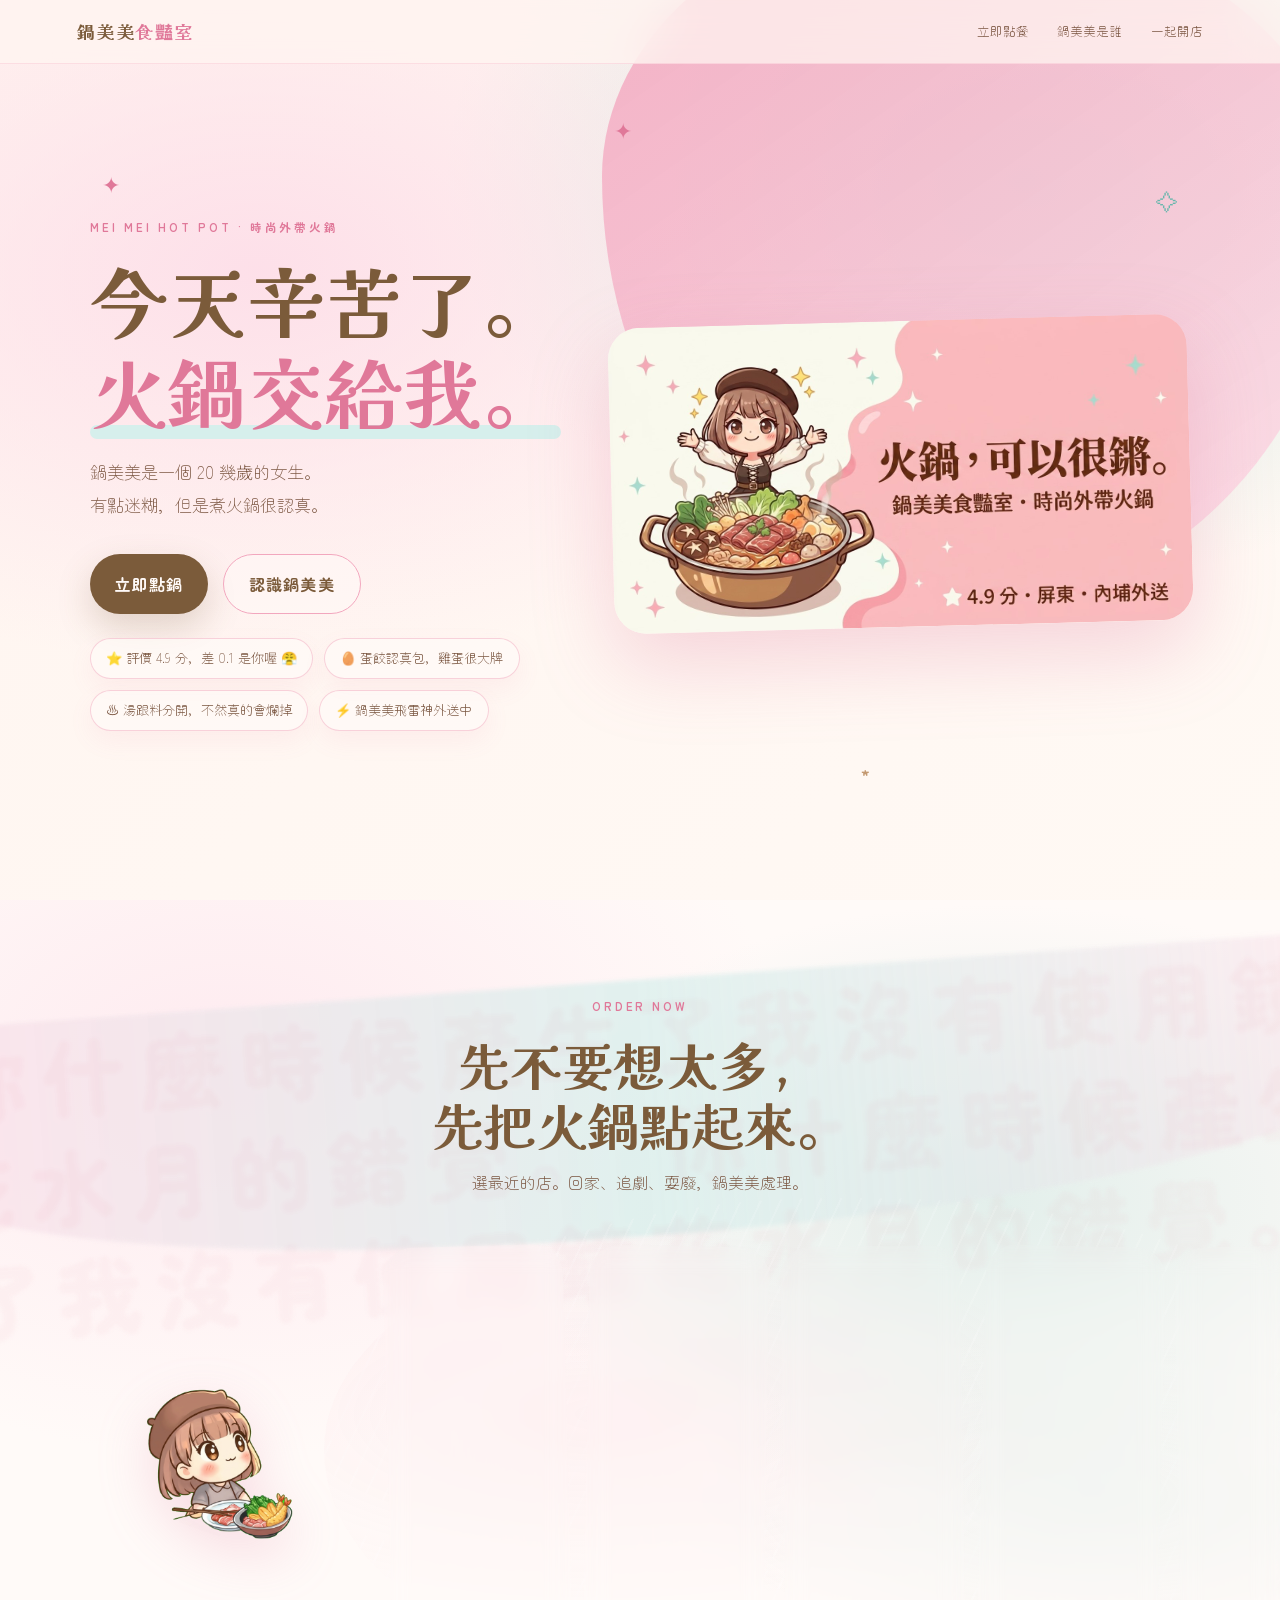
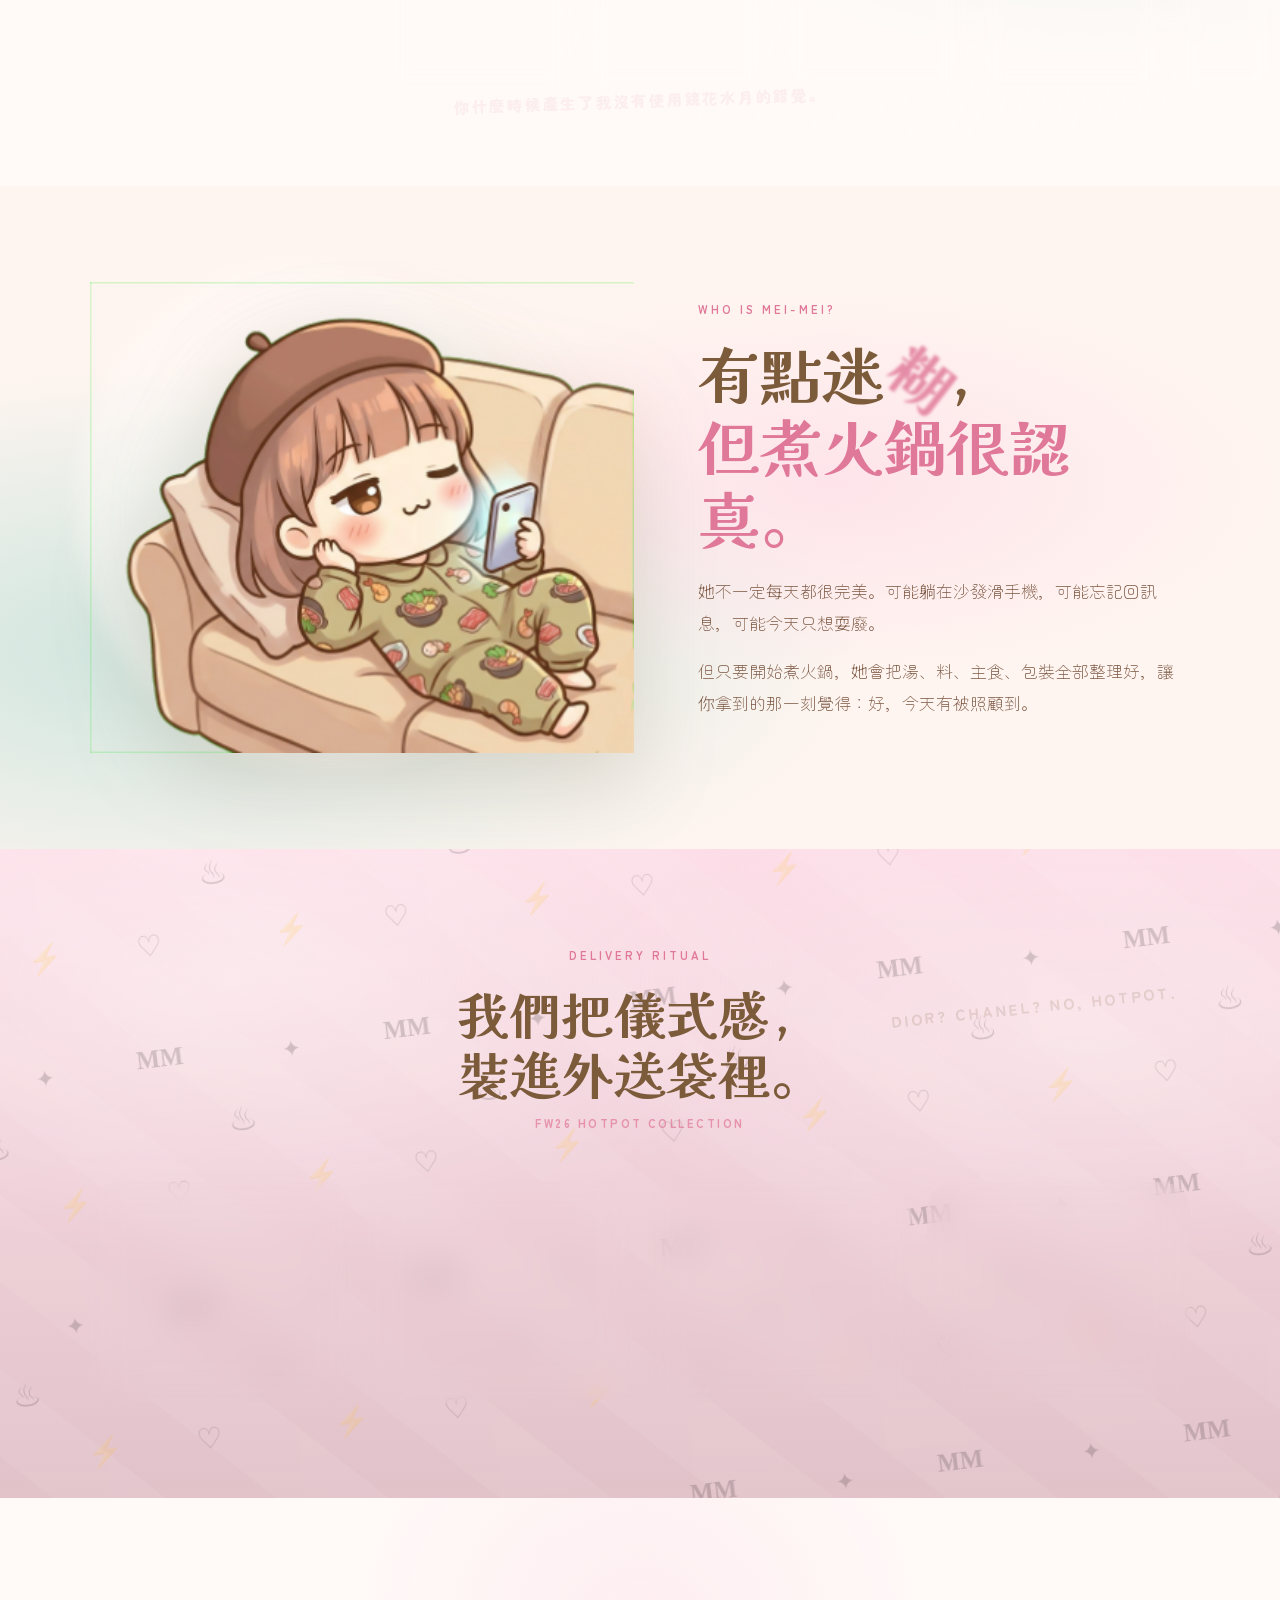
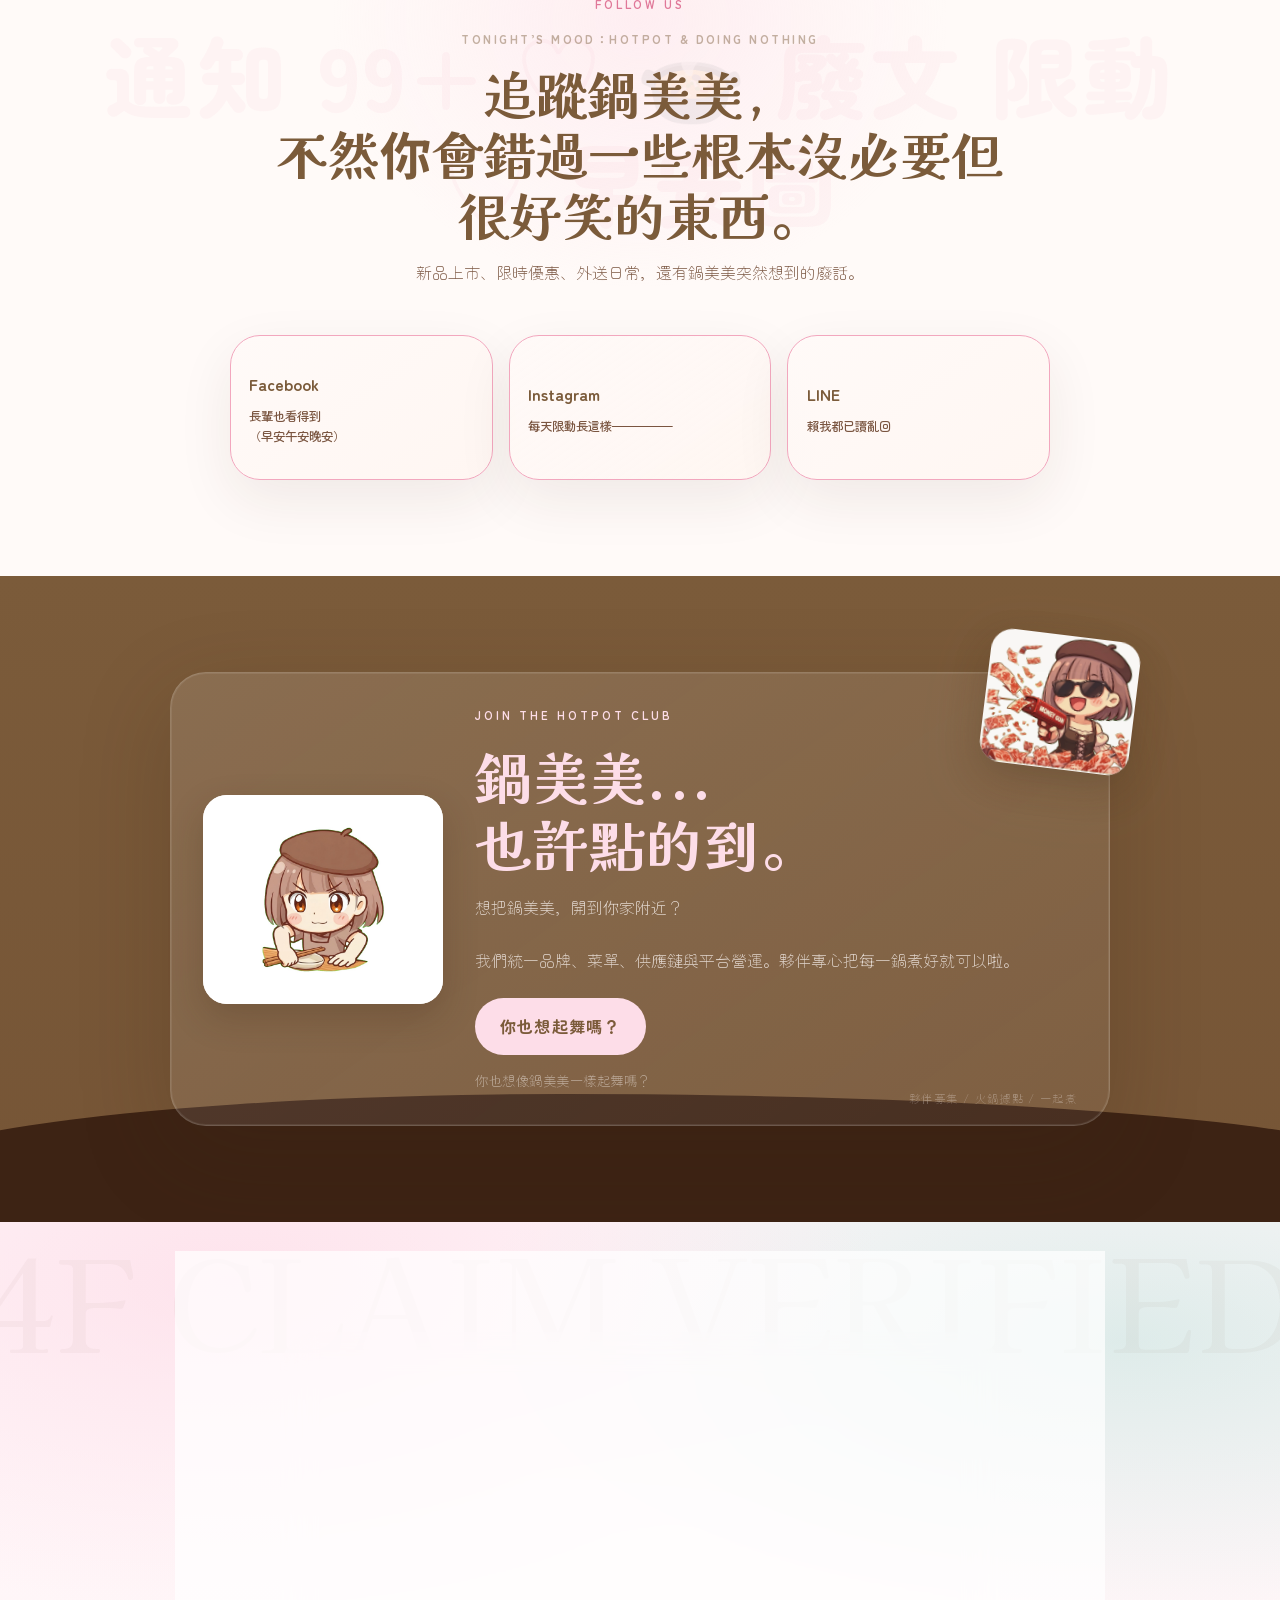
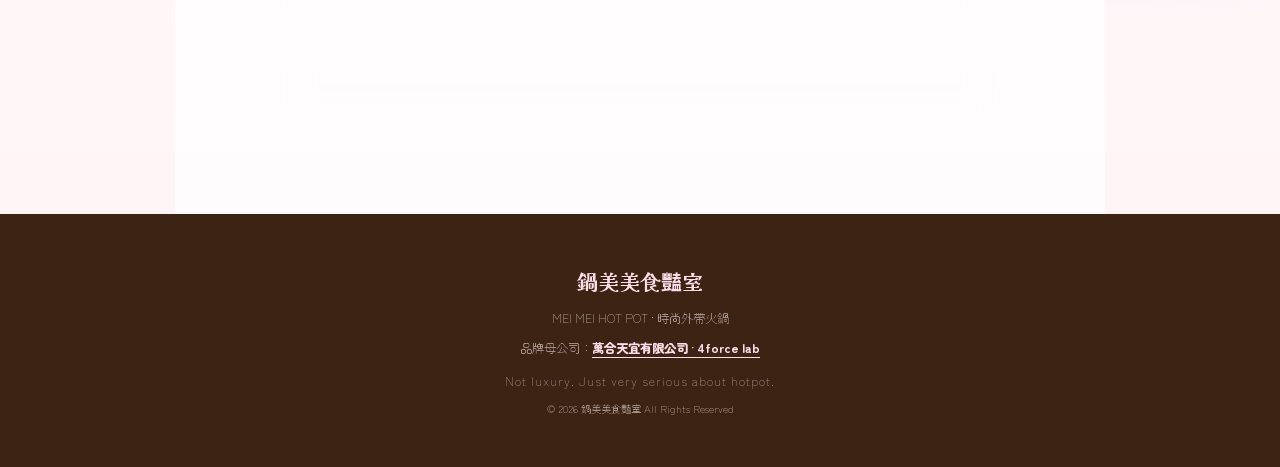
==== index.html @ ca2264ba "Open Neipu foodpanda ordering link" ====
<!DOCTYPE html>
<html lang="zh-TW">
<head>
<meta charset="UTF-8">
<meta name="viewport" content="width=device-width, initial-scale=1.0">
<title>鍋美美食豔室｜時尚外帶火鍋・屏東外送・內埔外送</title>
<meta name="description" content="鍋美美食豔室，屏東外帶火鍋品牌。鍋美美是一個有點迷糊、但是煮火鍋很認真的女生。手工蛋餃、燕餃、三分離包裝，今天辛苦了，火鍋交給我。">
<meta name="keywords" content="鍋美美,鍋美美食豔室,屏東火鍋外送,屏東外帶火鍋,內埔火鍋外送,時尚外帶火鍋,foodpanda火鍋,Uber Eats火鍋,火鍋加盟">
<meta name="author" content="鍋美美食豔室 · 萬合天宜有限公司">
<meta name="robots" content="index, follow">
<link rel="canonical" href="https://love.4force.com.tw/">
<meta property="og:type" content="restaurant">
<meta property="og:url" content="https://love.4force.com.tw/">
<meta property="og:title" content="鍋美美食豔室｜今天辛苦了，火鍋交給我">
<meta property="og:description" content="有點迷糊，但煮火鍋很認真。鍋美美食豔室 · 時尚外帶火鍋 · 屏東外送 · 內埔外送。">
<meta property="og:image" content="https://love.4force.com.tw/images/og-image.jpeg">
<meta property="og:image:width" content="1200">
<meta property="og:image:height" content="630">
<meta property="og:locale" content="zh_TW">
<meta property="og:site_name" content="鍋美美食豔室">
<meta name="twitter:card" content="summary_large_image">
<meta name="twitter:title" content="鍋美美食豔室｜時尚外帶火鍋">
<meta name="twitter:description" content="今天辛苦了，火鍋交給我。">
<meta name="twitter:image" content="https://love.4force.com.tw/images/og-image.jpeg">
<script type="application/ld+json">
{"@context":"https://schema.org","@graph":[{"@type":"Restaurant","@id":"https://love.4force.com.tw/#restaurant","name":"鍋美美食豔室","alternateName":["鍋美美","MEI MEI HOT POT"],"url":"https://love.4force.com.tw","image":"https://love.4force.com.tw/images/og-image.jpeg","description":"屏東外帶火鍋品牌。手工蛋餃、燕餃，三分離包裝，時尚外帶火鍋。","telephone":"0900-489-893","email":"info@4force.com.tw","address":{"@type":"PostalAddress","streetAddress":"興豐路141-1號","addressLocality":"屏東市","addressRegion":"屏東縣","postalCode":"900","addressCountry":"TW"},"geo":{"@type":"GeoCoordinates","latitude":22.6822886,"longitude":120.5084638},"servesCuisine":["火鍋","台式火鍋","外帶火鍋"],"priceRange":"$$","aggregateRating":{"@type":"AggregateRating","ratingValue":"4.9","reviewCount":"193","bestRating":"5"},"acceptsReservations":false,"parentOrganization":{"@type":"Organization","name":"萬合天宜有限公司","alternateName":"4force lab","url":"https://www.4force.com.tw"}}]}
</script>
<!-- Google tag (gtag.js) -->
<script async src="https://www.googletagmanager.com/gtag/js?id=G-9BXZX8ENMZ"></script>
<script>
  window.dataLayer = window.dataLayer || [];
  function gtag(){dataLayer.push(arguments);}
  gtag('js', new Date());
  gtag('config', 'G-9BXZX8ENMZ');
</script>
<link rel="preconnect" href="https://fonts.googleapis.com">
<link rel="preconnect" href="https://fonts.gstatic.com" crossorigin>
<link href="https://fonts.googleapis.com/css2?family=Zen+Maru+Gothic:wght@400;500;700;900&family=Kaisei+Opti:wght@400;700&family=Noto+Sans+TC:wght@300;400;500;700;900&display=swap" rel="stylesheet">
<link rel="stylesheet" href="css/style.css">

<style>
/* 鍋美美新貼圖掛載：只改 index 就能看到，圖片放 images/ 根目錄 */
.meimei-sticker{position:absolute;z-index:6;pointer-events:none;filter:drop-shadow(0 14px 26px rgba(123,91,58,.22));animation:stickerFloat 4.8s ease-in-out infinite;transform-origin:center;}
.meimei-sticker img{display:block;width:100%;height:auto;border-radius:22px;}
.sticker-star{width:126px;right:4vw;bottom:7vh;transform:rotate(6deg);}
.sticker-surprise{width:112px;left:3vw;top:10%;animation-delay:.5s;}
.sticker-cozy{width:155px;right:5vw;bottom:7%;animation-delay:.9s;}
.sticker-noodle{width:145px;left:6vw;bottom:12%;animation-delay:1.1s;}
.sticker-dog{width:108px;right:8vw;top:8%;animation-delay:.4s;}
.sticker-money{width:170px;right:-20px;top:-42px;transform:rotate(9deg);animation:stickerFloat 4.2s ease-in-out infinite, stickerWiggle 3.2s steps(2,end) infinite;}
.sticker-silly{width:96px;left:4vw;top:42%;opacity:.92;animation-delay:1.4s;}
.sticker-jojo{width:92px;right:22px;bottom:18px;opacity:0;transform:scale(.85) rotate(-8deg);transition:.25s ease;}
.nav-logo:hover ~ .sticker-jojo, body.logo-awaken .sticker-jojo{opacity:1;transform:scale(1) rotate(-3deg);}
.hero,.order,.mood,.ritual,.social,.franchise,footer{position:relative;overflow:hidden;}
@keyframes stickerFloat{0%,100%{translate:0 0}50%{translate:0 -10px}}
@keyframes stickerWiggle{0%,92%,100%{rotate:0deg}94%{rotate:2deg}96%{rotate:-2deg}98%{rotate:1deg}}
@media(max-width:768px){.sticker-star{width:92px;right:2vw;bottom:14vh}.sticker-surprise{width:82px;top:2%;left:1vw}.sticker-cozy{width:108px;right:-6px;bottom:2%}.sticker-noodle{width:96px;left:-8px;bottom:2%}.sticker-dog{width:82px;right:2vw;top:2%}.sticker-money{width:112px;right:-18px;top:-24px}.sticker-silly{display:none}.sticker-jojo{width:70px}}
</style>

</head>
<body>
<nav class="nav">
  <a class="nav-logo" href="#hero">鍋美美<span>食豔室</span></a>
  <div class="nav-links">
    <a href="#order">立即點餐</a>
    <a href="#mood">鍋美美是誰</a>
    <a href="#franchise">一起開店</a>
  </div>
</nav>
<a class="mobile-order" href="#order">今天辛苦了，點一鍋</a>

<section id="hero" class="hero melt-bg">
  <div class="hero-copy reveal">
    <p class="eyebrow">MEI MEI HOT POT · 時尚外帶火鍋</p>
    <h1>今天辛苦了。<br><span>火鍋交給我。</span></h1>
    <p class="hero-lead">鍋美美是一個 20 幾歲的女生。<br>有點迷糊，但是煮火鍋很認真。</p>
    <div class="hero-actions">
      <a class="btn primary" href="#order">立即點鍋</a>
      <a class="btn ghost" href="#mood">認識鍋美美</a>
    </div>
    <div class="proof-strip">
      <span>⭐ 評價 4.9 分，差 0.1 是你喔 😤</span>
      <span>🥚 蛋餃認真包，雞蛋很大牌</span>
      <span>♨ 湯跟料分開，不然真的會爛掉</span>
      <span>⚡ 鍋美美飛雷神外送中</span>
    </div>
  </div>
  <div class="hero-art reveal">
    <div class="cream-orbit"></div>
    <img src="images/og-image.jpeg" alt="火鍋，可以很鏘。鍋美美食豔室">
  </div>
  <span class="sugar s1">✦</span><span class="sugar s2">✧</span><span class="sugar s3">⋆</span><span class="sugar s4">✦</span>
</section>

<section id="order" class="order section-white">
  <div class="section-head reveal">
    <p class="eyebrow">ORDER NOW</p>
    <h2>先不要想太多，<br>先把火鍋點起來。</h2>
    <p>選最近的店。回家、追劇、耍廢，鍋美美處理。</p>
  </div>
  <div class="order-stage">
    <div class="order-girl reveal"><img src="images/order-look.png" alt="鍋美美等你點餐"></div>
    <div class="store-grid">
      <article class="store-card reveal active rarity-ssr">
        <i class="card-shine" aria-hidden="true"></i>
        <div class="card-rarity">SSR</div>
        <div class="store-region">PINGTUN<span class="fallen-g">G</span></div>
        <div class="store-top"><strong>瑞光店</strong><span>營業中</span></div>
        <p>屏東市興豐路 141-1 號</p>
        <div class="store-links">
          <a class="panda" href="https://www.foodpanda.com.tw/restaurant/lt4o/guo-mei-mei-shi-yan-shi" target="_blank">foodpanda</a>
          <a class="uber" href="https://www.ubereats.com/tw/store/%E9%8D%8B%E7%BE%8E%E7%BE%8E%E9%A3%9F%E8%B1%94%E5%AE%A4/6P_fXGkYWbiSCzmJSIKgjg" target="_blank">Uber Eats</a>
          <a class="self" href="https://shop.ichefpos.com/store/6y9NXQn8/ordering" target="_blank">自取點餐</a>
          <a class="map" href="https://share.google/1Xc3BCf3MA1b7k8Ts" target="_blank">Google 地圖</a>
        </div>
      </article>
      <article class="store-card reveal active rarity-ssr grand-open neipu-open">
        <i class="card-shine" aria-hidden="true"></i>
        <div class="opening-confetti" aria-hidden="true">✦ ✧ ✦</div>
        <div class="card-rarity">SSR</div>
        <div class="store-region">NEIPU</div>
        <div class="store-top"><strong>內埔店</strong><span>盛大開幕</span></div>
        <p>屏東縣內埔鄉學興路130巷117號｜美和科技大學、全聯、寶雅生活圈</p>
        <div class="store-links">
          <a class="panda" href="https://www.foodpanda.com.tw/restaurant/nbbm/guo-mei-mei-shi-yan-shi-nei-bu-dian" target="_blank">foodpanda</a>
          <a class="uber" href="https://www.ubereats.com/store/%E9%8D%8B%E7%BE%8E%E7%BE%8E%E9%A3%9F%E8%89%B7%E5%AE%A4-%E5%85%A7%E5%9F%94%E5%BA%97/LGXhWkXXWKOTvGIhKpdJHA?utm_source=wok" target="_blank">Uber Eats</a>
          <a class="self" href="https://shop.ichefpos.com/store/ONnWc0J2/ordering" target="_blank">自取點餐</a>
          <a class="map" href="https://maps.app.goo.gl/7VXKjo845aJ74RJ2A" target="_blank">Google 地圖</a>
        </div>
      </article>
      <article class="store-card reveal soft rarity-r">
        <i class="card-shine" aria-hidden="true"></i>
        <div class="card-rarity r">R</div>
        <div class="store-region">TAINAN</div>
        <div class="store-top"><strong>台南店</strong><span>11 月籌備</span></div>
        <p>南部弄假牙，火鍋繼續鏘。</p>
        <div class="coming">籌備中</div>
      </article>
      <article class="store-card reveal recruit pirate rarity-new">
        <i class="card-shine" aria-hidden="true"></i>
        <div class="card-rarity r">NEW</div>
        <div class="store-region">DONGGANG</div>
        <div class="store-top"><strong>東港</strong><span>夥伴募集中</span></div>
        <p>🍲 東港鍋美美海賊團準備出發</p>
        <div class="coming">一起上船</div>
      </article>
      <article class="store-card reveal recruit ninja rarity-new">
        <i class="card-shine" aria-hidden="true"></i>
        <div class="card-rarity r">NEW</div>
        <div class="store-region">CHAOZHOU</div>
        <div class="store-top"><strong>潮州</strong><span>夥伴募集中</span></div>
        <p>⚡ 潮州鍋美美多重影分身術學習中</p>
        <div class="coming">召喚通靈獸</div>
      </article>
    </div>
  </div>
</section>

<section id="mood" class="mood melt-bg-2">
  <div class="mood-art reveal"><img src="images/social.png" alt="鍋美美躺沙發"></div>
  <div class="mood-copy reveal">
    <p class="eyebrow">WHO IS MEI-MEI?</p>
    <h2>有點迷<span class="blurry-char">糊</span>，<br><span>但煮火鍋很認真。</span></h2>
    <p>她不一定每天都很完美。可能躺在沙發滑手機，可能忘記回訊息，可能今天只想耍廢。</p>
    <p>但只要開始煮火鍋，她會把湯、料、主食、包裝全部整理好，讓你拿到的那一刻覺得：好，今天有被照顧到。</p>
  </div>
</section>

<section class="ritual section-pink">
  <div class="section-head reveal">
    <p class="eyebrow">DELIVERY RITUAL</p>
    <h2>我們把儀式感，<br>裝進外送袋裡。</h2>
    <p class="editorial-note">FW26 HOTPOT COLLECTION</p>
  </div>
  <div class="ritual-grid">
    <div class="ritual-card reveal"><span>01</span><h3>湯、料、主食三分離</h3><p>湯跟料混一起真的母湯。</p></div>
    <div class="ritual-card reveal handmade"><span>02</span><h3>手工蛋餃、燕餃、魚餃</h3><p>不是手工的我可是不吃的～哦</p></div>
    <div class="ritual-card reveal bag"><span>03</span><h3>外送保溫袋</h3><p>今天的鍋，背哪一咖包呢？？</p></div>
    <div class="ritual-card reveal safezone"><span>04</span><h3>安全區確認</h3><p>安全區縮小中，鍋美美加速前進。<br><em>先不要死掉。</em></p></div>
  </div>
</section>


<section id="social" class="social section-white">
  <div class="section-head reveal">
    <p class="eyebrow">FOLLOW US</p>
    <p class="editorial-note">Tonight’s Mood：Hotpot & Doing Nothing</p>
    <h2>追蹤鍋美美，<br>不然你會錯過一些根本沒必要但很好笑的東西。</h2>
    <p>新品上市、限時優惠、外送日常，還有鍋美美突然想到的廢話。</p>
  </div>
  <div class="social-buttons reveal app-grid">
    <a href="https://www.facebook.com/hotpotmeimei?locale=zh_TW" target="_blank"><strong>Facebook</strong><span>長輩也看得到<br>（早安午安晚安）</span></a>
    <a href="https://www.instagram.com/meimeihotpot/" target="_blank"><strong>Instagram</strong><span>每天限動長這樣—————</span></a>
    <a href="https://line.me/R/ti/p/@meimeihotpot" target="_blank"><strong>LINE</strong><span>賴我都已讀亂回</span></a>
  </div>
</section>

<section id="franchise" class="franchise section-brown">
  <div class="franchise-card reveal">
    <span class="meimei-sticker sticker-money"><img src="images/meimei-sticker-08.png" alt="鍋美美灑肉片"></span>
    <img src="images/franchise-serious.jpeg" alt="鍋美美加盟">
    <div>
      <p class="eyebrow">JOIN THE HOTPOT CLUB</p>
      <h2>鍋美美...<br>也許點的到。</h2>
      <p>想把鍋美美，開到你家附近？</p>
      <p>我們統一品牌、菜單、供應鏈與平台營運。夥伴專心把每一鍋煮好就可以啦。</p>
      <a class="btn light rebel auto-rebel" href="https://www.4force.com.tw" target="_blank"><span>看看合作</span></a>
      <small class="madara">你也想像鍋美美一樣起舞嗎？</small>
    </div>
  </div>
</section>


<!-- 4F CLAIM VERIFIED -->
<section class="claim-verified" id="claim-verified">
  <div class="claim-card reveal" onclick="openClaimModal()" role="button" tabindex="0" aria-label="查看 4F Claim-Verified 驗證內容">
    <div class="claim-badge">✓ 4F Claim-Verified</div>
    <h3>鍋美美真的有被驗，<br>不是自己在那邊講。</h3>
    <p>不是評高低，是驗你說到做到。</p>
    <div class="claim-tags">
      <span>Insight</span>
      <span>Creativity</span>
      <span>Execution</span>
    </div>
  </div>
</section>

<div class="claim-modal" id="claimModal" aria-hidden="true">
  <div class="claim-modal-box" role="dialog" aria-modal="true" aria-label="4F Claim-Verified 驗證內容">
    <button class="claim-close" onclick="closeClaimModal()" aria-label="關閉">×</button>
    <div class="claim-mini">4force lab Claim-Verified</div>
    <h2>不是評高低，<br>是驗你說到做到。</h2>
    <p class="claim-copy">鍋美美食豔室為 4F Claim-Verified 示範驗證案例。</p>
    <div class="claim-list">
      <div class="claim-item">✓ 100% 採用品牌雞蛋</div>
      <div class="claim-item">✓ 100% 開立發票</div>
      <div class="claim-item">✓ 供應來源可追溯</div>
      <div class="claim-item">✓ 外送三分離體驗符合品牌主張</div>
    </div>
    <div class="claim-footer">驗證單位：萬合天宜有限公司｜4force lab</div>
    <a class="claim-link" href="https://www.4force.com.tw" target="_blank" rel="noopener">查看 Claim-Verified 計畫 →</a>
  </div>
</div>

<!--
╔══════════════════════════════════════════════════════════════╗
║                                                              ║
║   喂喂，這裡是煮火鍋的地方。                                  ║
║   你進來 DevTools 幹嘛？                                      ║
║                                                              ║
║   點餐在前面 👉 love.4force.com.tw/#order                    ║
║                                                              ║
║   ——還是說，你想加盟？                                        ║
║   加盟專線：0900-489-893                                     ║
║   母公司：https://www.4force.com.tw                          ║
║                                                              ║
║   我們很鏘，但我們也很需要你。                                ║
║                                                              ║
║   4force lab × 鍋美美食豔室                                  ║
║   info@4force.com.tw                                         ║
║                                                              ║
╚══════════════════════════════════════════════════════════════╝
-->

<footer>
  <strong>鍋美美食豔室</strong>
  <span>MEI MEI HOT POT · 時尚外帶火鍋</span>
  <span>品牌母公司：<a class="footer-link" href="https://www.4force.com.tw" target="_blank" rel="noopener">萬合天宜有限公司 · 4force lab</a></span>
  <span class="footer-editorial">Not luxury. Just very serious about hotpot.</span>
  <small>© 2026 鍋美美食豔室 All Rights Reserved</small>
  <span class="meimei-sticker sticker-jojo"><img src="images/meimei-sticker-05.png" alt="鍋美美覺醒彩蛋"></span>
</footer>
<script src="js/main.js"></script>
<script>
(function(){
  try {
    console.log('%c鍋美美食豔室｜DevTools 彩蛋', 'background:#7B553A;color:#fff;padding:8px 14px;border-radius:999px;font-size:14px;font-weight:bold;');
    console.log(`
喂喂，這裡是煮火鍋的地方。

你躲來 Console 幹嘛？

點餐在前面 👉 https://love.4force.com.tw/#order

——還是說，你想加盟？
加盟專線：0900-489-893
母公司：https://www.4force.com.tw

我們很鏘，但我們也很需要你。

偷偷說：連點左上 LOGO 7 下，鍋美美會覺醒。
`);
  } catch(e) {}
})();
</script>

</body>
</html>
---- css/style.css ----
:root{
  --cream:#FFF5F0;--cream2:#FFF9F4;--pink:#F2A7BE;--pink-d:#E07899;--pink-s:#FDDDE8;--tiff:#A8D8D0;--tiff-d:#69B7AD;--tiff-s:#D6EFEC;--brown:#7B5B3A;--brown-d:#3D2314;--brown-l:#C49A72;--white:#FFFAF8;--ink:#3D2314;--ink-s:#7A5540;--shadow:rgba(61,35,20,.13);--serif:'Kaisei Opti','Noto Sans TC',serif;--round:'Zen Maru Gothic','Noto Sans TC',sans-serif;--body:'Noto Sans TC',sans-serif}
*{box-sizing:border-box;margin:0;padding:0}html{scroll-behavior:smooth}body{background:var(--cream);color:var(--ink);font-family:var(--body);font-weight:300;line-height:1.9;overflow-x:hidden}a{color:inherit}.nav{position:fixed;z-index:50;top:0;left:0;right:0;display:flex;justify-content:space-between;align-items:center;padding:.9rem 6vw;background:rgba(255,245,240,.75);backdrop-filter:blur(22px);border-bottom:1px solid rgba(242,167,190,.28)}.nav-logo{font-family:var(--serif);font-weight:700;text-decoration:none;letter-spacing:.08em;color:var(--brown);font-size:1.12rem}.nav-logo span{color:var(--pink-d)}.nav-links{display:flex;gap:1.8rem;font-family:var(--round);font-size:.78rem;letter-spacing:.08em;color:var(--ink-s)}.nav-links a{text-decoration:none}.mobile-order{display:none}.hero{min-height:100vh;padding:8rem 7vw 5rem;display:grid;grid-template-columns:.9fr 1.1fr;gap:3rem;align-items:center;position:relative;overflow:hidden}.melt-bg{background:radial-gradient(ellipse at 20% 30%,rgba(253,221,232,.9),transparent 45%),radial-gradient(ellipse at 80% 20%,rgba(168,216,208,.55),transparent 40%),linear-gradient(135deg,var(--cream),var(--cream2))}.melt-bg:before{content:"";position:absolute;inset:-10% -5% auto auto;width:58vw;height:78vh;background:linear-gradient(145deg,rgba(242,167,190,.9),rgba(253,221,232,.8));border-radius:45% 55% 52% 48%/38% 42% 58% 62%;filter:blur(.2px);animation:melt 9s ease-in-out infinite}.hero-copy,.hero-art{position:relative;z-index:2}.eyebrow{font-family:var(--round);font-size:.72rem;letter-spacing:.26em;color:var(--pink-d);font-weight:700;margin-bottom:1rem}.hero h1,.section-head h2,.mood h2,.story h2,.franchise h2{font-family:var(--serif);font-weight:700;line-height:1.18;color:var(--brown);letter-spacing:.02em}.hero h1{font-size:clamp(3.2rem,6vw,6.6rem);margin-bottom:1.3rem}.hero h1 span{color:var(--pink-d);position:relative}.hero h1 span:after{content:"";position:absolute;left:0;right:0;bottom:.08em;height:.18em;background:var(--tiff-s);z-index:-1;border-radius:999px}.hero-lead{font-family:var(--round);font-size:1.08rem;color:var(--ink-s);max-width:34rem;margin-bottom:2rem}.hero-actions{display:flex;gap:.9rem;flex-wrap:wrap;margin-bottom:1.5rem}.btn{display:inline-flex;align-items:center;justify-content:center;border-radius:999px;padding:.85rem 1.55rem;font-family:var(--round);font-weight:700;letter-spacing:.08em;text-decoration:none;transition:.2s}.btn.primary{background:var(--brown);color:var(--white);box-shadow:0 14px 34px rgba(123,91,58,.22)}.btn.ghost{border:1.5px solid var(--pink);background:rgba(255,250,248,.52);color:var(--brown)}.btn:hover{transform:translateY(-3px)}.proof-strip{display:flex;flex-wrap:wrap;gap:.55rem}.proof-strip span{font-family:var(--round);font-size:.74rem;color:var(--ink-s);background:rgba(255,250,248,.66);border:1px solid rgba(242,167,190,.5);border-radius:999px;padding:.32rem .8rem}.hero-art{display:flex;justify-content:center}.hero-art img{width:min(760px,100%);border-radius:32px;box-shadow:0 30px 80px rgba(224,120,153,.28);transform:rotate(-1.5deg);animation:float 4.8s ease-in-out infinite}.cream-orbit{position:absolute;z-index:-1;inset:8% 2% 3% 5%;background:rgba(255,250,248,.55);border-radius:45% 55% 47% 53%;filter:blur(2px)}.sugar{position:absolute;z-index:3;color:var(--pink-d);font-size:1.4rem;animation:sparkle 3.5s ease-in-out infinite}.s1{left:8%;top:18%}.s2{right:8%;top:20%;color:var(--tiff-d);animation-delay:.5s}.s3{right:32%;bottom:12%;color:var(--brown-l);animation-delay:1s}.s4{left:48%;top:12%;animation-delay:1.5s}.section-white{background:var(--white)}.section-pink{background:var(--pink-s)}.section-tiff{background:var(--tiff-s)}.section-brown{background:var(--brown)}.section-head{text-align:center;max-width:760px;margin:0 auto 3rem}.section-head h2{font-size:clamp(2rem,4vw,3.9rem);margin-bottom:.8rem}.section-head p:not(.eyebrow){font-family:var(--round);color:var(--ink-s)}.order{padding:6rem 7vw}.order-stage{max-width:1180px;margin:0 auto;display:grid;grid-template-columns:260px 1fr;gap:2.4rem;align-items:center}.order-girl img{width:100%;filter:drop-shadow(0 18px 26px rgba(224,120,153,.22));animation:float 5s ease-in-out infinite}.store-grid{display:grid;grid-template-columns:repeat(3,1fr);gap:1.1rem}.store-card{min-height:250px;border:2px solid rgba(242,167,190,.35);background:var(--cream);border-radius:30px;padding:1.45rem;box-shadow:0 18px 50px rgba(61,35,20,.07);position:relative;overflow:hidden}.store-card:before{content:"";position:absolute;inset:0;background:radial-gradient(ellipse at 100% 0%,rgba(168,216,208,.35),transparent 45%);pointer-events:none}.store-card.active{transform:translateY(-6px);border-color:var(--pink);box-shadow:0 24px 70px rgba(224,120,153,.18)}.store-top{display:flex;justify-content:space-between;gap:1rem;align-items:center;margin-bottom:.75rem}.store-top strong{font-family:var(--serif);font-size:1.25rem;color:var(--brown)}.store-top span,.coming{font-family:var(--round);font-size:.7rem;background:var(--tiff-s);color:var(--tiff-d);border-radius:999px;padding:.22rem .7rem;font-weight:700;white-space:nowrap}.store-card p{font-size:.82rem;color:var(--ink-s);font-family:var(--round);margin-bottom:1rem}.store-links{display:flex;gap:.55rem;flex-wrap:wrap;position:relative;z-index:2}.store-links a{text-decoration:none;border-radius:999px;padding:.42rem .75rem;font-family:var(--round);font-weight:700;font-size:.72rem;color:white}.panda{background:#FF2B85}.uber{background:#06C167}.self{background:var(--tiff-d)}.map{background:var(--brown)}.coming{display:inline-flex;background:rgba(255,250,248,.7);border:1px solid rgba(242,167,190,.4);color:var(--ink-s)}.soft{opacity:.85}.mood{padding:6rem 7vw;display:grid;grid-template-columns:1.05fr .95fr;gap:4rem;align-items:center;position:relative;overflow:hidden}.melt-bg-2{background:radial-gradient(ellipse at 80% 20%,rgba(253,221,232,.85),transparent 42%),radial-gradient(ellipse at 20% 80%,rgba(168,216,208,.55),transparent 43%),var(--cream)}.mood-art img{width:100%;max-width:520px;display:block;margin:auto;filter:drop-shadow(0 24px 40px rgba(123,91,58,.18))}.mood h2{font-size:clamp(2.3rem,4.8vw,5rem);margin-bottom:1.4rem}.mood h2 span{color:var(--pink-d)}.mood p:not(.eyebrow){font-family:var(--round);color:var(--ink-s);font-size:1rem;margin-bottom:1rem;max-width:36rem}.ritual{padding:6rem 7vw}.ritual-grid{max-width:1100px;margin:0 auto;display:grid;grid-template-columns:repeat(4,1fr);gap:1rem}.ritual-card{background:rgba(255,250,248,.72);border:1.5px solid rgba(255,250,248,.9);border-radius:28px;padding:1.6rem;box-shadow:0 15px 45px rgba(224,120,153,.11)}.ritual-card span{font-family:var(--serif);font-size:2.2rem;color:var(--pink-d);line-height:1}.ritual-card h3{font-family:var(--round);font-size:1rem;color:var(--brown);margin:.7rem 0 .5rem}.ritual-card p{font-size:.82rem;color:var(--ink-s);font-family:var(--round)}.story{padding:6rem 7vw;display:grid;grid-template-columns:1fr 1fr;gap:3rem;align-items:center}.story-copy{max-width:560px;justify-self:end}.story h2{font-size:clamp(2.2rem,4.5vw,4.8rem);margin-bottom:1rem}.story p:not(.eyebrow){font-family:var(--round);color:var(--ink-s);margin-bottom:1rem}.story-art img{width:min(420px,100%);filter:drop-shadow(0 22px 35px rgba(105,183,173,.24));animation:float 5.2s ease-in-out infinite}.social{padding:6rem 7vw}.social-buttons{display:flex;justify-content:center;gap:.85rem;flex-wrap:wrap}.social-buttons a{font-family:var(--round);font-weight:700;text-decoration:none;padding:.75rem 1.2rem;border-radius:999px;background:var(--cream);border:1.5px solid var(--pink);color:var(--brown);transition:.2s}.social-buttons a:hover{background:var(--pink-d);color:white;transform:translateY(-2px)}.franchise{padding:6rem 7vw;color:var(--white)}.franchise-card{max-width:940px;margin:0 auto;background:rgba(255,250,248,.08);border:1px solid rgba(255,250,248,.16);border-radius:36px;padding:2rem;display:grid;grid-template-columns:240px 1fr;gap:2rem;align-items:center}.franchise-card img{width:100%;border-radius:24px;background:white}.franchise .eyebrow{color:var(--pink-s)}.franchise h2{color:var(--pink-s);font-size:clamp(2rem,4vw,3.5rem);margin-bottom:1rem}.franchise p:not(.eyebrow){font-family:var(--round);color:rgba(255,250,248,.78);margin-bottom:1.4rem}.btn.light{background:var(--pink-s);color:var(--brown)}footer{background:var(--brown-d);color:rgba(255,245,240,.68);padding:3rem 7vw;text-align:center;display:grid;gap:.35rem;font-family:var(--round);font-size:.78rem}footer strong{font-family:var(--serif);color:var(--pink-s);font-size:1.3rem}.reveal{opacity:0;transform:translateY(30px);transition:opacity .75s ease,transform .75s ease}.reveal.visible{opacity:1;transform:translateY(0)}@keyframes float{0%,100%{transform:translateY(0) rotate(-1.5deg)}50%{transform:translateY(-14px) rotate(0deg)}}@keyframes sparkle{0%,100%{opacity:.35;transform:scale(1) rotate(0deg)}50%{opacity:1;transform:scale(1.35) rotate(24deg)}}@keyframes melt{0%,100%{border-radius:45% 55% 52% 48%/38% 42% 58% 62%;transform:translate(0,0) rotate(0)}50%{border-radius:55% 45% 45% 55%/48% 60% 40% 52%;transform:translate(-2vw,2vh) rotate(2deg)}}@media(max-width:980px){.hero,.mood,.story{grid-template-columns:1fr}.hero{padding-top:7rem}.melt-bg:before{width:90vw;height:55vh;top:22%;right:-20%}.hero-art{order:-1}.hero-art img{width:min(620px,100%)}.order-stage{grid-template-columns:1fr}.order-girl{display:none}.store-grid,.ritual-grid{grid-template-columns:1fr 1fr}.story-copy{justify-self:start}.franchise-card{grid-template-columns:1fr}.franchise-card img{max-width:260px;margin:auto}.nav-links{display:none}.mobile-order{display:flex;position:fixed;z-index:60;left:1rem;right:1rem;bottom:1rem;justify-content:center;align-items:center;background:var(--brown);color:var(--white);text-decoration:none;border-radius:999px;padding:.85rem 1rem;font-family:var(--round);font-weight:900;box-shadow:0 18px 50px rgba(61,35,20,.28)}}@media(max-width:600px){.hero{padding:6rem 1.2rem 4rem}.hero h1{font-size:3.15rem}.order,.mood,.ritual,.story,.social,.franchise{padding:4.5rem 1.2rem}.store-grid,.ritual-grid{grid-template-columns:1fr}.store-card{min-height:auto}.proof-strip span{font-size:.68rem}.section-head h2,.mood h2,.story h2{font-size:2.35rem}.nav{padding:.8rem 1.1rem}.hero-actions .btn{width:100%}}

/* === v3: Mei-Mei lived-in universe polish === */
.hero .proof-strip{max-width:760px;gap:.7rem}.hero .proof-strip span{font-size:.82rem;padding:.45rem .95rem;box-shadow:0 10px 24px rgba(224,120,153,.08)}
.order{position:relative;overflow:hidden;background:radial-gradient(ellipse at 18% 20%,rgba(253,221,232,.55),transparent 38%),radial-gradient(ellipse at 78% 34%,rgba(168,216,208,.32),transparent 36%),var(--white)}
.order:before{content:"";position:absolute;left:-8vw;right:-8vw;top:-8rem;height:16rem;background:linear-gradient(90deg,rgba(253,221,232,.65),rgba(214,239,236,.7),rgba(253,221,232,.45));border-radius:0 0 50% 45%;filter:blur(2px);animation:melt 11s ease-in-out infinite;pointer-events:none}.order-stage{position:relative;z-index:1}.store-grid{grid-template-columns:repeat(5,minmax(180px,1fr));perspective:1300px}.store-card{min-height:285px;transform-style:preserve-3d;transition:transform .25s ease,box-shadow .25s ease,border-color .25s ease;background:linear-gradient(145deg,rgba(255,250,248,.76),rgba(255,245,240,.92));backdrop-filter:blur(12px)}.store-card:hover{transform:translateY(-12px) rotateX(4deg) rotateY(-5deg);box-shadow:0 35px 90px rgba(224,120,153,.22);border-color:var(--pink)}.store-card:nth-child(1){rotate:-1.5deg}.store-card:nth-child(2){rotate:1deg}.store-card:nth-child(3){rotate:-.8deg}.store-card:nth-child(4){rotate:1.4deg}.store-card:nth-child(5){rotate:-1.1deg}.store-card.active{animation:cardBreath 3.8s ease-in-out infinite}.store-card.recruit{background:linear-gradient(145deg,rgba(255,250,248,.62),rgba(214,239,236,.55));border-style:dashed}.store-card.pirate:after{content:"☠";position:absolute;right:1rem;bottom:.6rem;font-size:3.2rem;color:rgba(123,91,58,.08)}.store-card.ninja:after{content:"⚡";position:absolute;right:1rem;bottom:.6rem;font-size:3.2rem;color:rgba(224,120,153,.16)}.card-rarity{position:absolute;top:.75rem;right:.85rem;font-family:var(--round);font-size:.68rem;font-weight:900;letter-spacing:.12em;background:linear-gradient(90deg,#f4d27b,#fff2bc,#f4d27b);color:var(--brown);border-radius:999px;padding:.18rem .55rem;box-shadow:0 4px 16px rgba(196,154,114,.24)}.card-rarity.sr{background:linear-gradient(90deg,var(--tiff-s),var(--white));color:var(--tiff-d)}.card-rarity.r{background:rgba(255,250,248,.8);color:var(--pink-d);border:1px solid rgba(242,167,190,.35)}.store-region{font-family:var(--round);font-weight:900;letter-spacing:.2em;color:rgba(224,120,153,.72);font-size:.72rem;margin:.25rem 0 .5rem}.fallen-g{display:inline-block;transform:rotate(180deg) translateY(-1px);color:var(--brown-l)}.jitter{animation:jitter 1.8s ease-in-out infinite}.store-top strong{white-space:nowrap}.store-top span{margin-left:auto}
.mood{background:radial-gradient(ellipse at 65% 45%,rgba(253,221,232,.72),transparent 38%),radial-gradient(ellipse at 15% 70%,rgba(168,216,208,.58),transparent 44%),var(--cream);}.mood:before{content:"";position:absolute;inset:12% 58% 12% 6%;background:rgba(255,250,248,.45);border-radius:48% 52% 45% 55%;filter:blur(10px);animation:melt 12s ease-in-out infinite}.mood-art{position:relative}.mood-art:after{content:"";position:absolute;inset:15% 18%;border-radius:50%;background:rgba(168,216,208,.26);filter:blur(45px);z-index:-1}.mood-art img{max-width:620px;animation:softFloat 6s ease-in-out infinite}.mood-copy{position:relative;z-index:1}.mood h2 span{display:inline-block;animation:tinyTilt 4s ease-in-out infinite}.mood p:not(.eyebrow){font-size:1.05rem}
.ritual{position:relative;overflow:hidden;background:radial-gradient(ellipse at 30% 15%,rgba(255,250,248,.36),transparent 42%),linear-gradient(180deg,var(--pink-s),#fbd6e2)}.ritual:after{content:"";position:absolute;left:0;right:0;bottom:-8rem;height:14rem;background:var(--tiff-s);border-radius:50% 50% 0 0/45% 40% 0 0}.ritual-grid{position:relative;z-index:1}.ritual-card{min-height:220px;transition:transform .22s ease,box-shadow .22s ease;background:rgba(255,250,248,.68);backdrop-filter:blur(10px)}.ritual-card:hover{transform:translateY(-10px) rotate(-1deg);box-shadow:0 30px 78px rgba(224,120,153,.22)}.ritual-card.handmade{transform:rotate(-1.2deg)}.ritual-card.bag{background:linear-gradient(145deg,rgba(255,250,248,.78),rgba(255,245,240,.58));box-shadow:inset 0 0 0 1px rgba(196,154,114,.14),0 15px 45px rgba(224,120,153,.13)}.ritual-card.bag:after{content:"DIOR? CHANEL? NO, HOTPOT.";display:block;margin-top:1rem;font-family:var(--round);font-size:.58rem;letter-spacing:.18em;color:rgba(123,91,58,.38)}.ritual-card.safezone em{font-style:normal;color:var(--pink-d);font-weight:900}.ritual-card:nth-child(3):hover{transform:translateY(-12px) rotate(1deg)}
.gq-section{position:relative;overflow:hidden;background:radial-gradient(ellipse at 72% 45%,rgba(253,221,232,.68),transparent 36%),radial-gradient(ellipse at 20% 18%,rgba(168,216,208,.4),transparent 32%),linear-gradient(135deg,var(--tiff-s),var(--cream));}.gq-section:before{content:"HOT POT MAGAZINE";position:absolute;right:-2vw;top:6%;font-family:var(--serif);font-size:8vw;letter-spacing:.08em;color:rgba(255,250,248,.34);white-space:nowrap}.story h3{font-family:var(--serif);font-size:clamp(1.8rem,3.3vw,3.5rem);line-height:1.2;color:var(--pink-d);margin:-.55rem 0 1rem}.story .look{font-family:var(--round)!important;text-transform:none;font-size:1.05rem!important;color:var(--brown)!important;border-left:4px solid var(--pink);padding-left:1rem;margin:1.2rem 0!important}.story .look strong{font-size:1.25rem;letter-spacing:.03em}.queen{position:relative}.queen:before{content:"✦ ✧ ✦";position:absolute;left:10%;top:2%;font-size:2.4rem;color:rgba(242,167,190,.7);animation:sparkle 4s ease-in-out infinite}.queen img{filter:drop-shadow(0 30px 55px rgba(123,91,58,.18));transform:scale(1.15);}
.social{position:relative;overflow:hidden;background:radial-gradient(ellipse at 50% 18%,rgba(253,221,232,.42),transparent 34%),var(--white)}.social:before{content:"通知 99+  ♡  🍲  廢文  限動  ♡  早安圖";position:absolute;left:4%;right:4%;top:18%;font-family:var(--round);font-weight:900;font-size:clamp(2rem,7vw,8rem);line-height:1.2;text-align:center;color:rgba(242,167,190,.08);letter-spacing:.03em;pointer-events:none}.app-grid{max-width:980px;margin:0 auto;display:grid;grid-template-columns:repeat(4,1fr);gap:1rem}.app-grid a{display:flex;flex-direction:column;gap:.45rem;justify-content:center;min-height:145px;border-radius:30px;background:linear-gradient(145deg,rgba(255,250,248,.9),rgba(255,245,240,.74));box-shadow:0 20px 55px rgba(61,35,20,.08);text-align:left;padding:1.15rem}.app-grid a strong{font-size:1rem}.app-grid a span{font-weight:500;font-size:.78rem;line-height:1.6;color:var(--ink-s)}.app-grid a:hover span{color:white}.app-grid .shaky{animation:jitter 3.2s ease-in-out infinite}
.franchise{background:linear-gradient(180deg,#7B5B3A,#765536);position:relative;overflow:hidden}.franchise:before{content:"";position:absolute;inset:auto -10% -4rem -10%;height:12rem;background:var(--brown-d);border-radius:45% 55% 0 0/45% 40% 0 0}.franchise-card{position:relative;z-index:1;box-shadow:0 28px 90px rgba(61,35,20,.22),inset 0 0 0 1px rgba(255,250,248,.08);background:linear-gradient(145deg,rgba(255,250,248,.12),rgba(255,250,248,.06))}.franchise-card:after{content:"夥伴募集  /  火鍋據點  /  一起煮";position:absolute;right:2rem;bottom:1rem;font-family:var(--round);font-size:.7rem;color:rgba(255,250,248,.32);letter-spacing:.12em}.franchise h2{font-size:clamp(2.3rem,4.4vw,4.2rem)}.rebel span{display:inline-block}.rebel:hover span{font-size:0}.rebel:hover:after{content:"不服來談";font-size:.88rem}.madara{display:block;margin-top:.8rem;font-family:var(--round);color:rgba(255,250,248,.48);letter-spacing:.04em}.franchise-card img{box-shadow:0 14px 35px rgba(61,35,20,.22);transition:transform .25s}.franchise-card:hover img{transform:translateY(-5px) rotate(-2deg)}
@keyframes cardBreath{0%,100%{box-shadow:0 24px 70px rgba(224,120,153,.18)}50%{box-shadow:0 34px 98px rgba(224,120,153,.28)}}@keyframes jitter{0%,88%,100%{transform:translate(0,0) rotate(0)}90%{transform:translate(-1px,1px) rotate(-.6deg)}92%{transform:translate(2px,-1px) rotate(.7deg)}94%{transform:translate(-1px,-1px) rotate(-.4deg)}96%{transform:translate(1px,1px) rotate(.4deg)}}@keyframes softFloat{0%,100%{transform:translateY(0) rotate(-.8deg)}50%{transform:translateY(-12px) rotate(.6deg)}}@keyframes tinyTilt{0%,100%{transform:rotate(0)}50%{transform:rotate(-1.2deg)}}
@media(max-width:1180px){.store-grid{grid-template-columns:repeat(3,1fr)}.app-grid{grid-template-columns:repeat(2,1fr)}}@media(max-width:980px){.store-grid{grid-template-columns:1fr 1fr}.app-grid{grid-template-columns:1fr 1fr}.gq-section:before{font-size:12vw;top:2%}.queen img{transform:scale(1)}}@media(max-width:600px){.store-grid,.app-grid{grid-template-columns:1fr}.hero .proof-strip span{font-size:.74rem}.store-card:nth-child(n){rotate:0}.franchise-card:after{display:none}.story .look strong{font-size:1.05rem}}

/* === v3.1 quick fixes === */
.store-top span,
.coming {
  max-width: 100%;
  white-space: normal;
  line-height: 1.35;
  padding: .32rem .72rem;
}
.store-top span {
  flex-shrink: 0;
  font-size: .66rem;
}
.store-card .coming {
  display: inline-flex;
  width: fit-content;
  overflow: visible;
}
.store-card.ninja p { line-height: 1.55; }
.order::after {
  content: "你什麼時候產生了我沒有使用鏡花水月的錯覺。";
  position: absolute;
  left: 50%;
  bottom: 8%;
  transform: translateX(-50%) rotate(-2deg);
  font-family: var(--round);
  font-weight: 900;
  letter-spacing: .18em;
  font-size: clamp(.7rem, 1.2vw, 1rem);
  color: rgba(224,120,153,.095);
  white-space: nowrap;
  pointer-events: none;
}
.order .store-grid::before {
  content:"";
  position:absolute;
  inset:-3rem -4rem;
  z-index:-1;
  background:
    radial-gradient(ellipse at 25% 40%, rgba(242,167,190,.12), transparent 42%),
    radial-gradient(ellipse at 70% 55%, rgba(168,216,208,.16), transparent 38%),
    repeating-linear-gradient(115deg, rgba(255,255,255,.18) 0 2px, transparent 2px 18px);
  filter: blur(.2px);
  opacity:.85;
  border-radius: 48% 52% 45% 55%;
  animation: kyoka 9s ease-in-out infinite;
}
.auto-rebel span { min-width: 5.5em; text-align:center; }
.auto-rebel.is-twitching { animation: btnTwitch .28s steps(2,end); }
.rebel:hover span{font-size:inherit}.rebel:hover:after{content:none}
@keyframes kyoka{0%,100%{transform:translateY(0) scale(1) skewX(0deg);opacity:.72}50%{transform:translateY(-8px) scale(1.025) skewX(-2deg);opacity:.95}}
@keyframes btnTwitch{0%,100%{transform:translate(0,0) rotate(0)}20%{transform:translate(-2px,1px) rotate(-1deg)}40%{transform:translate(2px,-1px) rotate(1deg)}60%{transform:translate(-1px,-2px) rotate(-.5deg)}80%{transform:translate(1px,1px) rotate(.8deg)}}
@media(max-width:600px){.order::after{white-space:normal;width:82%;text-align:center;bottom:3%;}.auto-rebel span{min-width:4.8em}}

/* === v3.2 order card magic === */
.order{position:relative;isolation:isolate;}
.order::before{
  content:"你什麼時候產生了我沒有使用鏡花水月的錯覺。  你什麼時候產生了我沒有使用鏡花水月的錯覺。";
  position:absolute;
  left:-8vw;right:-8vw;top:9%;
  z-index:0;
  font-family:var(--round);
  font-weight:900;
  font-size:clamp(2.2rem,6.6vw,7rem);
  line-height:1.3;
  letter-spacing:.18em;
  color:rgba(224,120,153,.055);
  white-space:normal;
  text-align:center;
  transform:rotate(-4deg);
  pointer-events:none;
  animation:kyokaOrbit 12s ease-in-out infinite;
}
.order .section-head,.order .order-stage{position:relative;z-index:2;}
.card-shine{
  position:absolute;inset:0;z-index:1;pointer-events:none;border-radius:inherit;overflow:hidden;
}
.card-shine::before{
  content:"";position:absolute;inset:-55%;
  background:linear-gradient(115deg,transparent 34%,rgba(255,255,255,.45) 45%,rgba(255,255,255,.08) 52%,transparent 64%);
  transform:translateX(-55%) rotate(8deg);
  animation:cardRay 3.8s linear infinite;
  mix-blend-mode:screen;
}
.rarity-ssr{box-shadow:0 24px 70px rgba(224,120,153,.18),0 0 0 1px rgba(244,210,123,.22),0 0 28px rgba(244,210,123,.18)}
.rarity-ssr .card-shine::before{background:linear-gradient(115deg,transparent 34%,rgba(255,242,188,.70) 44%,rgba(255,255,255,.26) 52%,transparent 66%);animation-duration:3.2s;}
.rarity-sr{box-shadow:0 18px 50px rgba(61,35,20,.07),0 0 24px rgba(168,216,208,.22)}
.rarity-sr .card-shine::before{background:linear-gradient(115deg,transparent 34%,rgba(214,239,236,.78) 44%,rgba(255,255,255,.2) 53%,transparent 66%);animation-duration:4.4s;}
.rarity-r .card-shine::before{background:linear-gradient(115deg,transparent 35%,rgba(242,167,190,.38) 45%,rgba(255,255,255,.16) 52%,transparent 64%);animation-duration:5.1s;}
.rarity-new{box-shadow:0 18px 50px rgba(61,35,20,.07),0 0 22px rgba(168,216,208,.18)}
.rarity-new .card-shine::before{background:linear-gradient(115deg,transparent 35%,rgba(255,250,248,.55) 45%,rgba(168,216,208,.22) 52%,transparent 65%);animation-duration:4.7s;}
.store-card > *:not(.card-shine){position:relative;z-index:2;}
.card-backdrop{position:fixed;inset:0;background:rgba(61,35,20,.18);backdrop-filter:blur(8px);z-index:800;opacity:0;pointer-events:none;transition:opacity .18s ease;}
.card-backdrop.show{opacity:1;pointer-events:auto;}
.store-card.is-expanded{
  position:fixed!important;left:50%!important;top:50%!important;z-index:900!important;
  width:min(82vw,380px)!important;min-height:480px!important;
  transform:translate(-50%,-50%) rotate(0deg) scale(1)!important;
  opacity:1!important;
  box-shadow:0 35px 120px rgba(224,120,153,.35),0 0 55px rgba(255,250,248,.8)!important;
  animation:gachaPop .38s cubic-bezier(.2,1.25,.3,1), cardBreath 3.4s ease-in-out infinite!important;
}
.store-card.is-expanded::before{background:radial-gradient(ellipse at 30% 12%,rgba(255,255,255,.9),transparent 36%),radial-gradient(ellipse at 100% 0%,rgba(168,216,208,.42),transparent 50%)}
.store-card.is-expanded .card-shine::before{animation-duration:1.6s;}
.store-card.is-expanded .store-top strong{font-size:1.65rem;}
.store-card.is-expanded p{font-size:1rem;}
@keyframes cardRay{0%{transform:translateX(-65%) rotate(8deg)}100%{transform:translateX(65%) rotate(8deg)}}
@keyframes kyokaOrbit{0%,100%{transform:translateY(0) rotate(-4deg) scale(1);opacity:.75}50%{transform:translateY(18px) rotate(2deg) scale(1.03);opacity:1}}
@keyframes gachaPop{0%{transform:translate(-50%,-46%) scale(.7) rotate(-8deg);filter:brightness(1.4);opacity:.2}70%{transform:translate(-50%,-50%) scale(1.04) rotate(2deg);filter:brightness(1.18);opacity:1}100%{transform:translate(-50%,-50%) scale(1) rotate(0);filter:brightness(1)}}
@media(max-width:600px){
  .order::before{display:none;}
  .store-card{cursor:pointer;}
  .store-card:not(.is-expanded){transition:transform .25s ease,box-shadow .25s ease,border-color .25s ease;}
}
@media(min-width:601px){.card-backdrop{display:none}.store-card.is-expanded{position:relative!important;left:auto!important;top:auto!important;width:auto!important;min-height:250px!important;transform:none!important;z-index:auto!important}}


/* === v3.3 editorial ghost system + Mei-Mei monogram ritual === */
.editorial-note {
  font-family: var(--round);
  font-weight: 900;
  letter-spacing: .22em;
  text-transform: uppercase;
  color: rgba(224,120,153,.72) !important;
  font-size: .7rem !important;
  margin: -.2rem 0 1.2rem !important;
}
.social .editorial-note {
  color: rgba(123,91,58,.45) !important;
  margin-bottom: .8rem !important;
}
.footer-editorial {
  font-family: var(--round);
  letter-spacing: .08em;
  color: rgba(255,221,232,.58) !important;
  margin-top: .25rem;
}
.ritual {
  position: relative;
  overflow: hidden;
  isolation: isolate;
  background:
    radial-gradient(ellipse at 18% 20%, rgba(255,250,248,.5), transparent 38%),
    radial-gradient(ellipse at 85% 28%, rgba(255,250,248,.42), transparent 35%),
    linear-gradient(180deg, rgba(253,221,232,1), rgba(253,221,232,.86));
}
.ritual::before {
  content: "";
  position: absolute;
  inset: -7rem -5vw;
  z-index: 0;
  background-image: url("data:image/svg+xml,%3Csvg%20xmlns%3D%22http%3A//www.w3.org/2000/svg%22%20width%3D%22260%22%20height%3D%22260%22%20viewBox%3D%220%200%20260%20260%22%3E%0A%20%20%3Crect%20width%3D%22260%22%20height%3D%22260%22%20fill%3D%22none%22/%3E%0A%20%20%3Cg%20fill%3D%22%2523E07899%22%20opacity%3D%220.38%22%20font-family%3D%22Georgia%2C%20serif%22%20text-anchor%3D%22middle%22%3E%0A%20%20%20%20%3Ctext%20x%3D%2252%22%20y%3D%2262%22%20font-size%3D%2226%22%20font-weight%3D%22700%22%3EMM%3C/text%3E%0A%20%20%20%20%3Ctext%20x%3D%22190%22%20y%3D%2268%22%20font-size%3D%2224%22%3E%E2%9C%A6%3C/text%3E%0A%20%20%20%20%3Ctext%20x%3D%22130%22%20y%3D%22138%22%20font-size%3D%2234%22%3E%E2%99%A8%3C/text%3E%0A%20%20%20%20%3Ctext%20x%3D%2255%22%20y%3D%22205%22%20font-size%3D%2230%22%3E%E2%99%A1%3C/text%3E%0A%20%20%20%20%3Ctext%20x%3D%22205%22%20y%3D%22205%22%20font-size%3D%2230%22%3E%E2%9A%A1%3C/text%3E%0A%20%20%3C/g%3E%0A%20%20%3Cg%20fill%3D%22none%22%20stroke%3D%22%2523E07899%22%20stroke-width%3D%222%22%20opacity%3D%220.28%22%3E%0A%20%20%20%20%3Cpath%20d%3D%22M43%20126c16-18%2036-18%2052%200c-16%2018-36%2018-52%200z%22/%3E%0A%20%20%20%20%3Cpath%20d%3D%22M165%20126c16-18%2036-18%2052%200c-16%2018-36%2018-52%200z%22/%3E%0A%20%20%20%20%3Cpath%20d%3D%22M130%2034c11%2018%2011%2035%200%2052c-11-17-11-34%200-52z%22/%3E%0A%20%20%20%20%3Cpath%20d%3D%22M130%20174c11%2018%2011%2035%200%2052c-11-17-11-34%200-52z%22/%3E%0A%20%20%3C/g%3E%0A%3C/svg%3E"), linear-gradient(45deg, rgba(255,250,248,.18) 25%, transparent 25%, transparent 50%, rgba(255,250,248,.16) 50%, rgba(255,250,248,.16) 75%, transparent 75%);
  background-size: 230px 230px, 180px 180px;
  background-position: 0 0, 0 0;
  opacity: .42;
  transform: rotate(-7deg) scale(1.08);
  filter: blur(.1px);
  animation: monogramDrift 18s linear infinite;
  pointer-events: none;
}
.ritual::after {
  content: "DIOR? CHANEL? NO, HOTPOT.";
  position: absolute;
  right: 8vw;
  top: 22%;
  z-index: 0;
  font-family: var(--round);
  font-weight: 900;
  letter-spacing: .18em;
  font-size: clamp(.65rem, 1.2vw, .95rem);
  color: rgba(123,91,58,.16);
  transform: rotate(-6deg);
  pointer-events: none;
}
.ritual .section-head,
.ritual .ritual-grid { position: relative; z-index: 2; }
.ritual-card {
  backdrop-filter: blur(16px);
  border-color: rgba(255,250,248,.78);
}
@keyframes monogramDrift {
  0% { background-position: 0 0, 0 0; transform: rotate(-7deg) scale(1.08); }
  50% { transform: rotate(-5deg) scale(1.11); }
  100% { background-position: 230px 230px, 180px 180px; transform: rotate(-7deg) scale(1.08); }
}
@media(max-width:600px){
  .ritual::before{opacity:.26;background-size:180px 180px,130px 130px;}
  .ritual::after{display:none;}
  .editorial-note{letter-spacing:.16em;}
}

/* === v3.5 hotfix: ritual blue smear + mobile gacha clarity === */
/* Reset the old Tiffany block properties from earlier .ritual:after rule. */
.ritual::after{
  left:auto!important;
  bottom:auto!important;
  height:auto!important;
  background:transparent!important;
  border-radius:0!important;
  filter:none!important;
}
/* Replace broken strip with a soft cream-smear layer that sits behind content. */
.ritual .section-head::before{
  content:"";
  position:absolute;
  width:128%;
  height:230px;
  left:-14%;
  top:35%;
  z-index:-1;
  background:linear-gradient(90deg,rgba(214,239,236,.46),rgba(255,250,248,.34),rgba(214,239,236,.42));
  border-radius:45% 55% 48% 52% / 54% 44% 56% 46%;
  transform:rotate(-4deg);
  filter:blur(14px);
  opacity:.72;
  pointer-events:none;
}
.ritual .section-head{position:relative;}
/* Mobile gacha: no full-page blur. Keep context visible, make pulled card clear. */
.card-backdrop{
  background:rgba(255,245,240,.20)!important;
  backdrop-filter:none!important;
  -webkit-backdrop-filter:none!important;
}
.store-card.is-expanded{
  filter:none!important;
  backdrop-filter:blur(14px)!important;
  -webkit-backdrop-filter:blur(14px)!important;
}
@media(max-width:600px){
  .card-backdrop.show{opacity:1!important;}
  .store-card.is-expanded{
    width:min(86vw,390px)!important;
    min-height:440px!important;
    padding:1.7rem!important;
    background:linear-gradient(145deg,rgba(255,250,248,.94),rgba(255,245,240,.90))!important;
    border-color:rgba(242,167,190,.8)!important;
  }
  .store-card.is-expanded .store-links a{font-size:.85rem;padding:.55rem .9rem;}
  .store-card.is-expanded .coming{font-size:.82rem;white-space:normal;}
  .ritual .section-head::before{height:150px;top:40%;opacity:.48;filter:blur(18px);}
}

/* === v3.6 cleanup: no random mobile stickers, true gacha modal, remove broken Tiffany strip === */
/* Kill the old blue cream-smear block completely. Keep monogram pattern only. */
.ritual .section-head::before{display:none!important;content:none!important;}
.ritual::after{content:"DIOR? CHANEL? NO, HOTPOT."!important;background:transparent!important;}

/* Desktop sticker usage: keep playful, but avoid blocking main UI. */
.meimei-sticker{will-change:transform;}
.sticker-surprise{display:none!important;} /* 抽卡驚訝改放到 modal，不在版面亂壓 */
.sticker-dog{display:none!important;}      /* dog hat 先收掉，避免手機亂壓 */
.sticker-silly{display:none!important;}    /* 鬼臉先不壓儀式區 */
.sticker-star{opacity:.95;}
.sticker-money{opacity:.9;}

/* Mobile: only keep eating noodle sticker in social; all other extra stickers hide. */
@media(max-width:768px){
  .meimei-sticker{display:none!important;}
  .social .sticker-noodle{display:block!important;width:88px!important;left:10px!important;bottom:12px!important;right:auto!important;top:auto!important;opacity:.95;z-index:3;}
}

/* Disable old move-the-real-card expansion. We now clone into a real modal. */
.store-card.is-expanded{position:relative!important;left:auto!important;top:auto!important;width:auto!important;min-height:285px!important;transform:none!important;filter:none!important;z-index:auto!important;animation:cardBreath 3.8s ease-in-out infinite!important;}
.card-backdrop{display:none!important;}

.gacha-backdrop{
  position:fixed;inset:0;z-index:900;
  background:rgba(61,35,20,.18);
  opacity:0;pointer-events:none;transition:opacity .18s ease;
}
.gacha-backdrop.show{opacity:1;pointer-events:auto;}
.gacha-modal{
  position:fixed;left:50%;top:50%;z-index:920;
  width:min(86vw,390px);min-height:430px;
  transform:translate(-50%,-50%) scale(.86) rotate(-4deg);
  opacity:0;pointer-events:none;
  transition:opacity .22s ease,transform .34s cubic-bezier(.2,1.28,.28,1);
}
.gacha-modal.show{opacity:1;pointer-events:auto;transform:translate(-50%,-50%) scale(1) rotate(0deg);}
.gacha-modal .store-card{
  width:100%!important;min-height:430px!important;
  opacity:1!important;display:block!important;
  background:linear-gradient(145deg,rgba(255,250,248,.96),rgba(255,245,240,.92))!important;
  border:2px solid rgba(242,167,190,.82)!important;
  box-shadow:0 28px 110px rgba(224,120,153,.35),0 0 70px rgba(255,250,248,.82)!important;
  rotate:0deg!important;transform:none!important;
  animation:gachaBreath 3.5s ease-in-out infinite!important;
}
.gacha-modal .store-card:hover{transform:none!important;}
.gacha-modal .store-top strong{font-size:1.8rem!important;}
.gacha-modal p{font-size:1rem!important;}
.gacha-modal .store-links a{font-size:.86rem!important;padding:.6rem .95rem!important;}
.gacha-modal-hint{
  margin-top:.7rem;text-align:center;font-family:var(--round);font-weight:900;
  color:var(--white);text-shadow:0 2px 10px rgba(61,35,20,.55);letter-spacing:.08em;font-size:.82rem;
}
.gacha-modal-sticker{
  position:absolute;right:-10px;top:-34px;width:96px;z-index:3;
  filter:drop-shadow(0 10px 22px rgba(123,91,58,.22));
  animation:stickerFloat 3.8s ease-in-out infinite;
  pointer-events:none;
}
.gacha-modal-sticker img{width:100%;height:auto;display:block;border-radius:20px;}
@keyframes gachaBreath{0%,100%{filter:brightness(1);box-shadow:0 28px 110px rgba(224,120,153,.35),0 0 70px rgba(255,250,248,.82)}50%{filter:brightness(1.06);box-shadow:0 35px 130px rgba(224,120,153,.48),0 0 95px rgba(214,239,236,.72)}}

/* Make card list calmer on mobile, so modal is the only main effect. */
@media(max-width:600px){
  .store-grid{gap:1.25rem!important;}
  .store-card{min-height:230px!important;}
  .store-card:nth-child(n){rotate:0deg!important;}
  .gacha-modal .store-card{min-height:430px!important;padding:1.7rem!important;}
  .mobile-order{z-index:70;} /* modal stays over it */
}

/* === v3.7 mobile refinement: ritual 2x2 boutique grid + social sticker avoids LINE === */
@media(max-width:600px){
  /* 儀式感卡片改田字型：小卡、精品、不要像公告欄 */
  .ritual{padding:4rem 1rem 4.6rem!important;}
  .ritual .section-head{margin-bottom:1.7rem!important;}
  .ritual .section-head h2{font-size:2.15rem!important;line-height:1.18!important;}
  .ritual .editorial-note{font-size:.62rem!important;letter-spacing:.18em!important;margin-top:.65rem!important;}
  .ritual-grid{
    display:grid!important;
    grid-template-columns:repeat(2,minmax(0,1fr))!important;
    gap:.72rem!important;
    max-width:100%!important;
    padding:0 .05rem!important;
  }
  .ritual-card{
    min-height:170px!important;
    padding:1rem .9rem!important;
    border-radius:22px!important;
    box-shadow:0 12px 34px rgba(224,120,153,.10)!important;
    backdrop-filter:blur(13px)!important;
  }
  .ritual-card span{font-size:1.95rem!important;}
  .ritual-card h3{font-size:.84rem!important;line-height:1.55!important;margin:.55rem 0 .38rem!important;}
  .ritual-card p{font-size:.72rem!important;line-height:1.75!important;}
  .ritual-card.bag:after{font-size:.48rem!important;letter-spacing:.14em!important;margin-top:.55rem!important;}
  .ritual-card.handmade{transform:rotate(-.8deg)!important;}
  .ritual-card.bag{transform:rotate(.6deg)!important;}
  .ritual-card.safezone{transform:rotate(-.4deg)!important;}

  /* 社群區手機版：吃麵貼圖保留，但不要壓到 LINE 卡 */
  .social{padding:4.8rem 1.2rem 5.2rem!important;}
  .social .section-head{position:relative;z-index:2;margin-bottom:1.55rem!important;}
  .social .section-head h2{font-size:2.08rem!important;line-height:1.22!important;}
  .social .sticker-noodle{
    display:block!important;
    width:76px!important;
    left:auto!important;
    right:10px!important;
    top:78px!important;
    bottom:auto!important;
    opacity:.92!important;
    z-index:1!important;
    transform:rotate(5deg)!important;
    pointer-events:none!important;
  }
  .app-grid{position:relative;z-index:3;gap:.8rem!important;}
  .app-grid a{min-height:104px!important;border-radius:24px!important;padding:1rem 1.05rem!important;}
  .app-grid a strong{font-size:.95rem!important;}
  .app-grid a span{font-size:.74rem!important;line-height:1.55!important;}
}

@media(max-width:390px){
  .ritual-card{min-height:158px!important;padding:.9rem .78rem!important;}
  .ritual-card span{font-size:1.72rem!important;}
  .ritual-card h3{font-size:.78rem!important;}
  .ritual-card p{font-size:.68rem!important;}
  .social .sticker-noodle{width:68px!important;top:86px!important;right:4px!important;}
}


/* === v3.8 sticker remap + 迷糊字跌倒 === */
.blurry-char{
  display:inline-block;
  transform:rotate(38deg) translateY(.06em) translateX(.02em);
  filter:blur(1.35px);
  opacity:.82;
  transform-origin:55% 68%;
  animation:meimeiBlurFall 3.6s ease-in-out infinite;
}
@keyframes meimeiBlurFall{
  0%,100%{transform:rotate(38deg) translateY(.06em) translateX(.02em);filter:blur(1.35px);}
  48%{transform:rotate(45deg) translateY(.11em) translateX(.04em);filter:blur(1.8px);}
  54%{transform:rotate(35deg) translateY(.04em) translateX(-.01em);filter:blur(1.15px);}
}
@media(max-width:768px){
  .blurry-char{filter:blur(1.1px);}
  .social .sticker-noodle{
    display:block!important;
    width:76px!important;
    top:70px!important;
    right:10px!important;
    left:auto!important;
    bottom:auto!important;
    z-index:3!important;
    opacity:.96;
  }
}
@media(max-width:390px){
  .social .sticker-noodle{width:62px!important;top:80px!important;right:4px!important;}
}


/* === v3.9 sticker inventory cleanup + footer link fix ===
   Used visibly:
   04 eat-noodle -> social happiness layer
   08 money-meat -> franchise chaos layer (desktop only)
   05 jojo-hotpot -> hidden logo-click easter egg
   Others stay in /images for future seasons, not mounted on page.
*/
footer .footer-link{color:var(--pink-s);text-decoration:underline;text-underline-offset:4px;font-weight:800;}
footer .footer-link:hover{opacity:.72;}

/* Reset all sticker noise first */
.meimei-sticker{display:none!important;position:absolute;pointer-events:none;filter:drop-shadow(0 14px 26px rgba(123,91,58,.22));}
.meimei-sticker img{display:block;width:100%;height:auto;border-radius:22px;}

/* Social: only the eating sticker is allowed to show */
.social .sticker-noodle{display:block!important;width:138px!important;left:7vw!important;bottom:4.6rem!important;right:auto!important;top:auto!important;z-index:3!important;opacity:.96!important;transform:rotate(-3deg)!important;animation:stickerFloat 5.1s ease-in-out infinite;}

/* Franchise: money gun is a desktop chaos stamp, never on mobile */
.franchise .sticker-money{display:block!important;width:150px!important;right:-26px!important;top:-38px!important;left:auto!important;bottom:auto!important;z-index:4!important;opacity:.95!important;transform:rotate(7deg)!important;animation:stickerFloat 4.3s ease-in-out infinite;}

/* Jojo: hidden until logo easter egg */
body.jojo-mode .sticker-jojo{display:block!important;position:fixed!important;width:min(210px,42vw)!important;right:18px!important;bottom:18px!important;z-index:9999!important;opacity:1!important;animation:jojoAwaken .72s cubic-bezier(.2,1.45,.25,1) both, stickerFloat 3.5s ease-in-out infinite .8s;}
@keyframes jojoAwaken{0%{transform:scale(.2) rotate(-18deg);filter:blur(8px);opacity:0}55%{transform:scale(1.18) rotate(4deg);filter:blur(0);opacity:1}100%{transform:scale(1) rotate(-2deg)}}

@media(max-width:768px){
  /* keep mobile clean: only noodle appears, placed high and away from LINE grid */
  .social .sticker-noodle{display:block!important;width:72px!important;right:14px!important;top:1.2rem!important;left:auto!important;bottom:auto!important;z-index:2!important;opacity:.96!important;transform:rotate(6deg)!important;}
  .franchise .sticker-money{display:none!important;}
}
@media(max-width:390px){
  .social .sticker-noodle{width:62px!important;right:8px!important;top:1rem!important;}
}


/* === v4.0 4F Claim-Verified badge === */
.claim-verified{
  padding:110px 24px 82px;
  background:
    radial-gradient(ellipse at 18% 10%,rgba(253,221,232,.78),transparent 44%),
    radial-gradient(ellipse at 88% 20%,rgba(168,216,208,.38),transparent 42%),
    linear-gradient(180deg,#fff8fa 0%,#fff5f7 100%);
  position:relative;
  overflow:hidden;
}
.claim-verified:before{
  content:"4F CLAIM VERIFIED";
  position:absolute;
  left:50%;top:12px;
  transform:translateX(-50%);
  font-family:var(--serif);
  font-size:clamp(3rem,10vw,8rem);
  line-height:1;
  white-space:nowrap;
  color:rgba(123,91,58,.045);
  pointer-events:none;
}
.claim-card{
  max-width:720px;
  margin:0 auto;
  padding:44px;
  border-radius:38px;
  background:rgba(255,255,255,.72);
  backdrop-filter:blur(16px);
  border:1px solid rgba(255,192,203,.42);
  box-shadow:0 24px 70px rgba(61,35,20,.08), inset 0 0 0 1px rgba(255,255,255,.45);
  cursor:pointer;
  transition:transform .28s ease, box-shadow .28s ease;
  position:relative;
}
.claim-card:after{
  content:"不是官方認證，不是排名榜。";
  position:absolute;
  right:28px;bottom:22px;
  font-family:var(--round);
  font-size:.72rem;
  color:rgba(123,91,58,.38);
}
.claim-card:hover{transform:translateY(-7px) rotate(-.4deg);box-shadow:0 32px 90px rgba(224,120,153,.16)}
.claim-badge{
  display:inline-block;
  padding:10px 18px;
  border-radius:999px;
  background:var(--brown);
  color:var(--white);
  font-family:var(--round);
  font-size:.82rem;
  font-weight:900;
  letter-spacing:.08em;
  margin-bottom:24px;
}
.claim-card h3{
  font-family:var(--serif);
  font-size:clamp(2rem,4vw,3.6rem);
  line-height:1.16;
  color:var(--brown);
  margin-bottom:18px;
}
.claim-card p{font-family:var(--round);color:var(--ink-s);font-size:1rem;margin-bottom:0}
.claim-tags{display:flex;gap:12px;flex-wrap:wrap;margin-top:28px;padding-right:150px}
.claim-tags span{padding:10px 16px;border-radius:999px;background:#ffe8f1;color:var(--pink-d);font-family:var(--round);font-size:.85rem;font-weight:900;letter-spacing:.06em}
.claim-modal{position:fixed;inset:0;background:rgba(20,20,20,.5);backdrop-filter:blur(10px);display:flex;align-items:center;justify-content:center;z-index:9999;padding:24px;opacity:0;pointer-events:none;transition:.22s ease}
.claim-modal.active{opacity:1;pointer-events:auto}
.claim-modal-box{width:min(720px,100%);max-height:calc(100vh - 48px);overflow:auto;background:#fffafc;border-radius:34px;padding:48px;position:relative;box-shadow:0 30px 90px rgba(0,0,0,.2);transform:translateY(16px) scale(.98);transition:.24s ease}
.claim-modal.active .claim-modal-box{transform:translateY(0) scale(1)}
.claim-close{position:absolute;top:18px;right:20px;border:none;background:rgba(253,221,232,.55);color:var(--brown);width:42px;height:42px;border-radius:999px;font-size:2rem;line-height:1;cursor:pointer}
.claim-mini{font-family:var(--round);font-size:.82rem;letter-spacing:.18em;color:var(--pink-d);font-weight:900;margin-bottom:18px}
.claim-modal h2{font-family:var(--serif);font-size:clamp(2rem,5vw,3.8rem);line-height:1.08;color:var(--brown);margin-bottom:24px}
.claim-copy{color:var(--ink-s);margin-bottom:28px;font-family:var(--round)}
.claim-list{display:grid;gap:14px;margin-bottom:28px}
.claim-item{padding:18px 20px;background:white;border-radius:18px;border:1px solid #ffe2ec;font-family:var(--round);color:var(--brown);font-weight:700}
.claim-footer{color:var(--ink-s);margin-bottom:22px;font-family:var(--round);font-size:.9rem}
.claim-link{display:inline-block;padding:14px 24px;border-radius:999px;background:var(--brown);color:white;text-decoration:none;font-family:var(--round);font-weight:900;letter-spacing:.06em}
@media(max-width:600px){.claim-verified{padding:78px 18px 62px}.claim-card{padding:30px 24px 58px;border-radius:30px}.claim-tags{padding-right:0}.claim-card:after{left:24px;right:auto;bottom:24px}.claim-modal-box{padding:36px 24px 28px;border-radius:28px}}

/* === v4.0 desktop gacha tuning === */
@media(min-width:601px){
  .store-card{cursor:pointer;}
  .gacha-modal{width:min(500px,88vw);}
  .gacha-modal .store-card{min-height:390px!important;padding:2rem!important;}
}

/* === v4.1 mobile footer overscroll fix ===
   iOS/Safari sometimes shows the body canvas after the footer.
   Make the page-end canvas chocolate, and give the footer enough safe-area room.
*/
html, body {
  min-height: 100%;
}
body {
  background: var(--brown-d);
}
.hero, .order, .mood, .ritual, .social, .claim-verified {
  background-clip: padding-box;
}
footer {
  margin-bottom: 0 !important;
  padding-bottom: calc(3rem + env(safe-area-inset-bottom, 0px));
}
@media (max-width: 980px) {
  footer {
    padding-bottom: calc(7.5rem + env(safe-area-inset-bottom, 0px));
  }
  .claim-verified {
    margin-bottom: 0 !important;
  }
}

/* === v4.2 Neipu grand opening === */
.store-card.grand-open{
  border-color: rgba(244,210,123,.72) !important;
  background:
    radial-gradient(ellipse at 82% 0%, rgba(244,210,123,.24), transparent 42%),
    radial-gradient(ellipse at 15% 20%, rgba(253,221,232,.55), transparent 48%),
    linear-gradient(145deg, rgba(255,250,248,.9), rgba(255,245,240,.84)) !important;
  box-shadow:
    0 24px 70px rgba(224,120,153,.20),
    0 0 0 1px rgba(244,210,123,.32),
    0 0 38px rgba(244,210,123,.28) !important;
}
.store-card.grand-open .store-top span{
  background: linear-gradient(90deg, #f4d27b, #fff2bc, #f2a7be) !important;
  color: var(--brown) !important;
  box-shadow: 0 8px 22px rgba(244,210,123,.26);
}
.store-card.grand-open .opening-confetti{
  position:absolute;
  left:50%;
  top:.55rem;
  transform:translateX(-50%);
  font-family:var(--round);
  font-size:.78rem;
  letter-spacing:.75em;
  color:rgba(224,120,153,.78);
  z-index:3;
  pointer-events:none;
  animation: grandSpark 1.7s ease-in-out infinite;
}
.store-card.grand-open::after{
  content:"NEW OPEN";
  position:absolute;
  right:-2.35rem;
  top:1.1rem;
  transform:rotate(28deg);
  font-family:var(--round);
  font-weight:900;
  letter-spacing:.12em;
  font-size:.68rem;
  color:var(--brown);
  background:linear-gradient(90deg,#f4d27b,#fff2bc,#fddde8);
  padding:.28rem 2.7rem;
  box-shadow:0 10px 28px rgba(123,91,58,.12);
  z-index:4;
}
.store-card.grand-open .card-shine::after{
  content:"";
  position:absolute;
  inset:-40%;
  background:conic-gradient(from 0deg, transparent, rgba(244,210,123,.22), transparent, rgba(242,167,190,.18), transparent);
  animation: grandAura 5.5s linear infinite;
  mix-blend-mode:screen;
  opacity:.8;
}
.store-links .coming-link{
  display:inline-flex;
  align-items:center;
  justify-content:center;
  border-radius:999px;
  padding:.42rem .75rem;
  font-family:var(--round);
  font-weight:900;
  font-size:.72rem;
  color:white;
  text-decoration:none;
  background:#FF2B85;
  opacity:.62;
  box-shadow:inset 0 0 0 1px rgba(255,255,255,.28);
}
.neipu-open{animation:cardBreath 3.8s ease-in-out infinite, grandWiggle 4.8s ease-in-out infinite;}
@keyframes grandSpark{0%,100%{opacity:.55;transform:translateX(-50%) translateY(0) scale(.96)}50%{opacity:1;transform:translateX(-50%) translateY(-4px) scale(1.05)}}
@keyframes grandAura{0%{transform:rotate(0deg)}100%{transform:rotate(360deg)}}
@keyframes grandWiggle{0%,92%,100%{rotate:1deg}94%{rotate:2.6deg}96%{rotate:-.6deg}98%{rotate:1.8deg}}
@media(max-width:600px){
  .store-card.grand-open::after{font-size:.58rem;right:-2.65rem;top:.9rem;}
  .store-card.grand-open .opening-confetti{font-size:.62rem;letter-spacing:.45em;}
}


/* === v4.4 social cleanup: remove Threads card + remove social hotpot sticker === */
.app-grid{grid-template-columns:repeat(3,1fr)!important;max-width:820px!important;}
.social .sticker-noodle{display:none!important;}
@media(max-width:768px){.app-grid{grid-template-columns:1fr!important;max-width:100%!important;}.social .sticker-noodle{display:none!important;}}
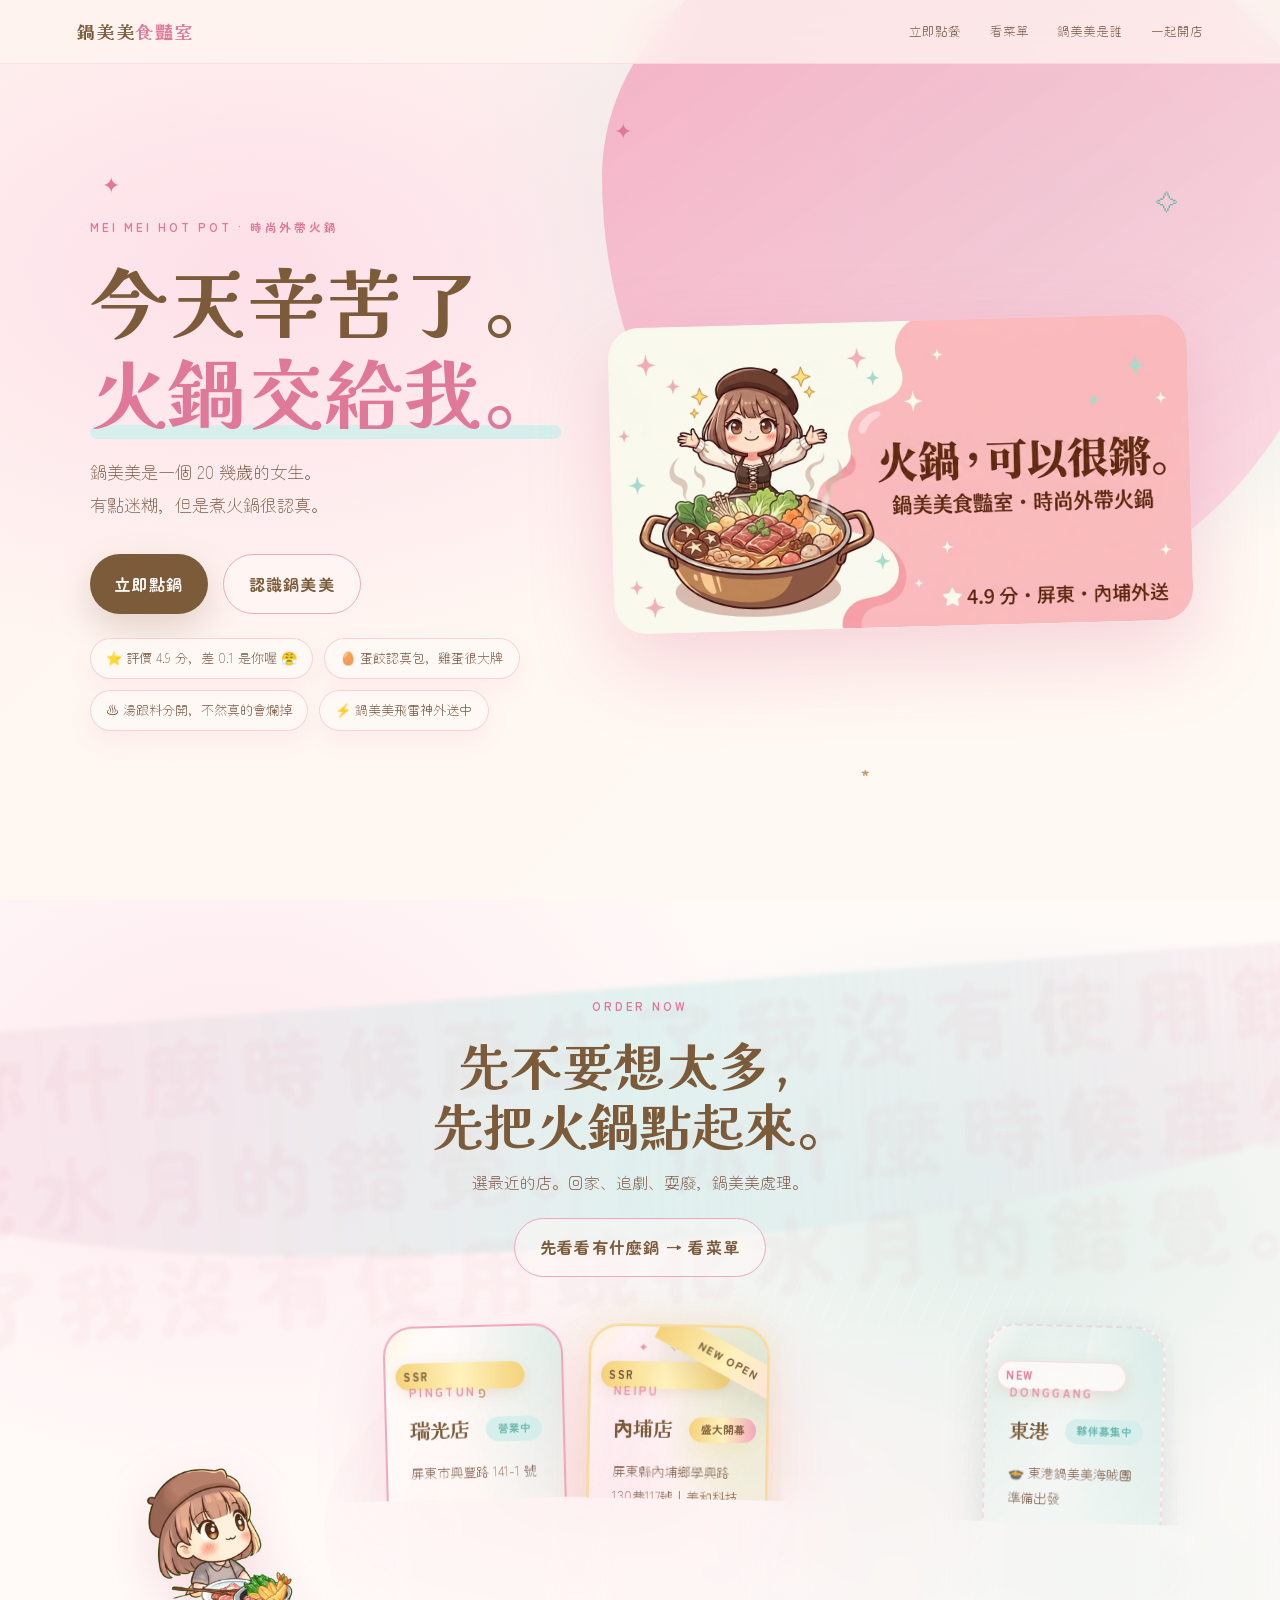
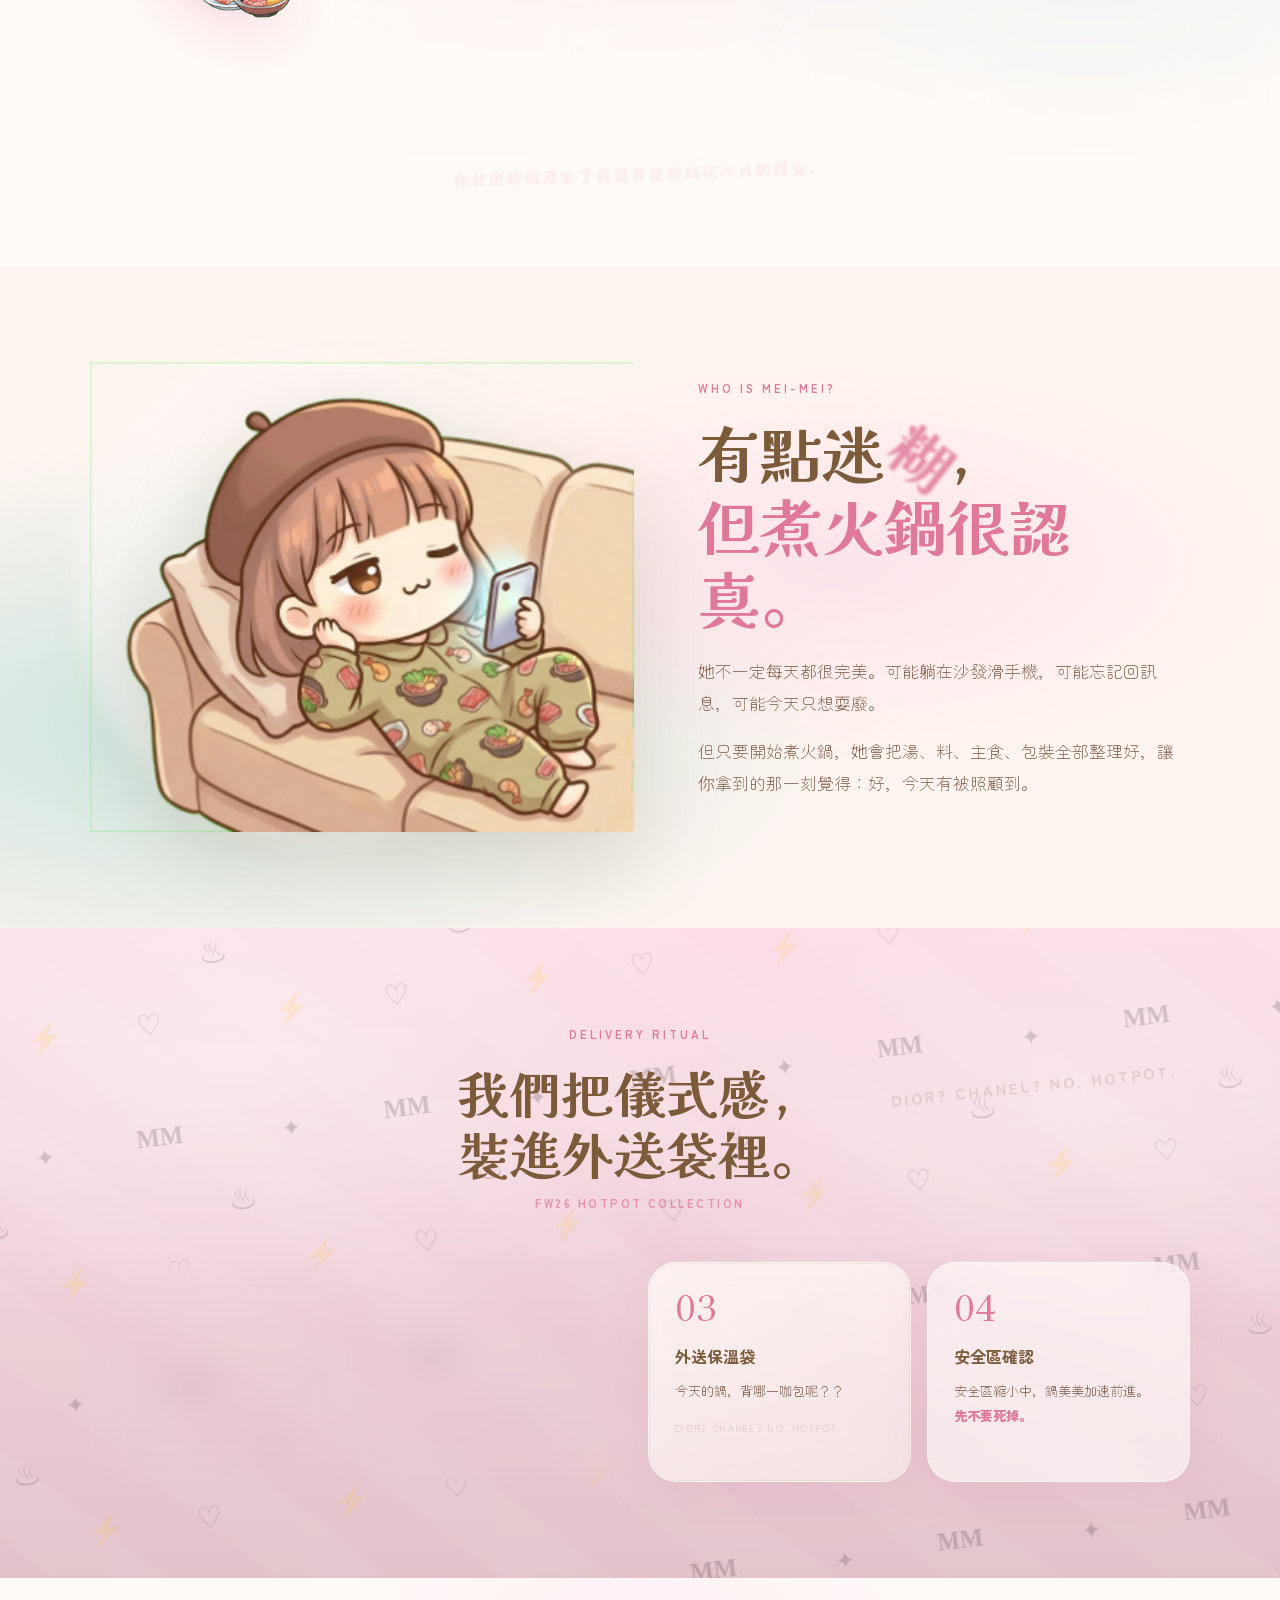
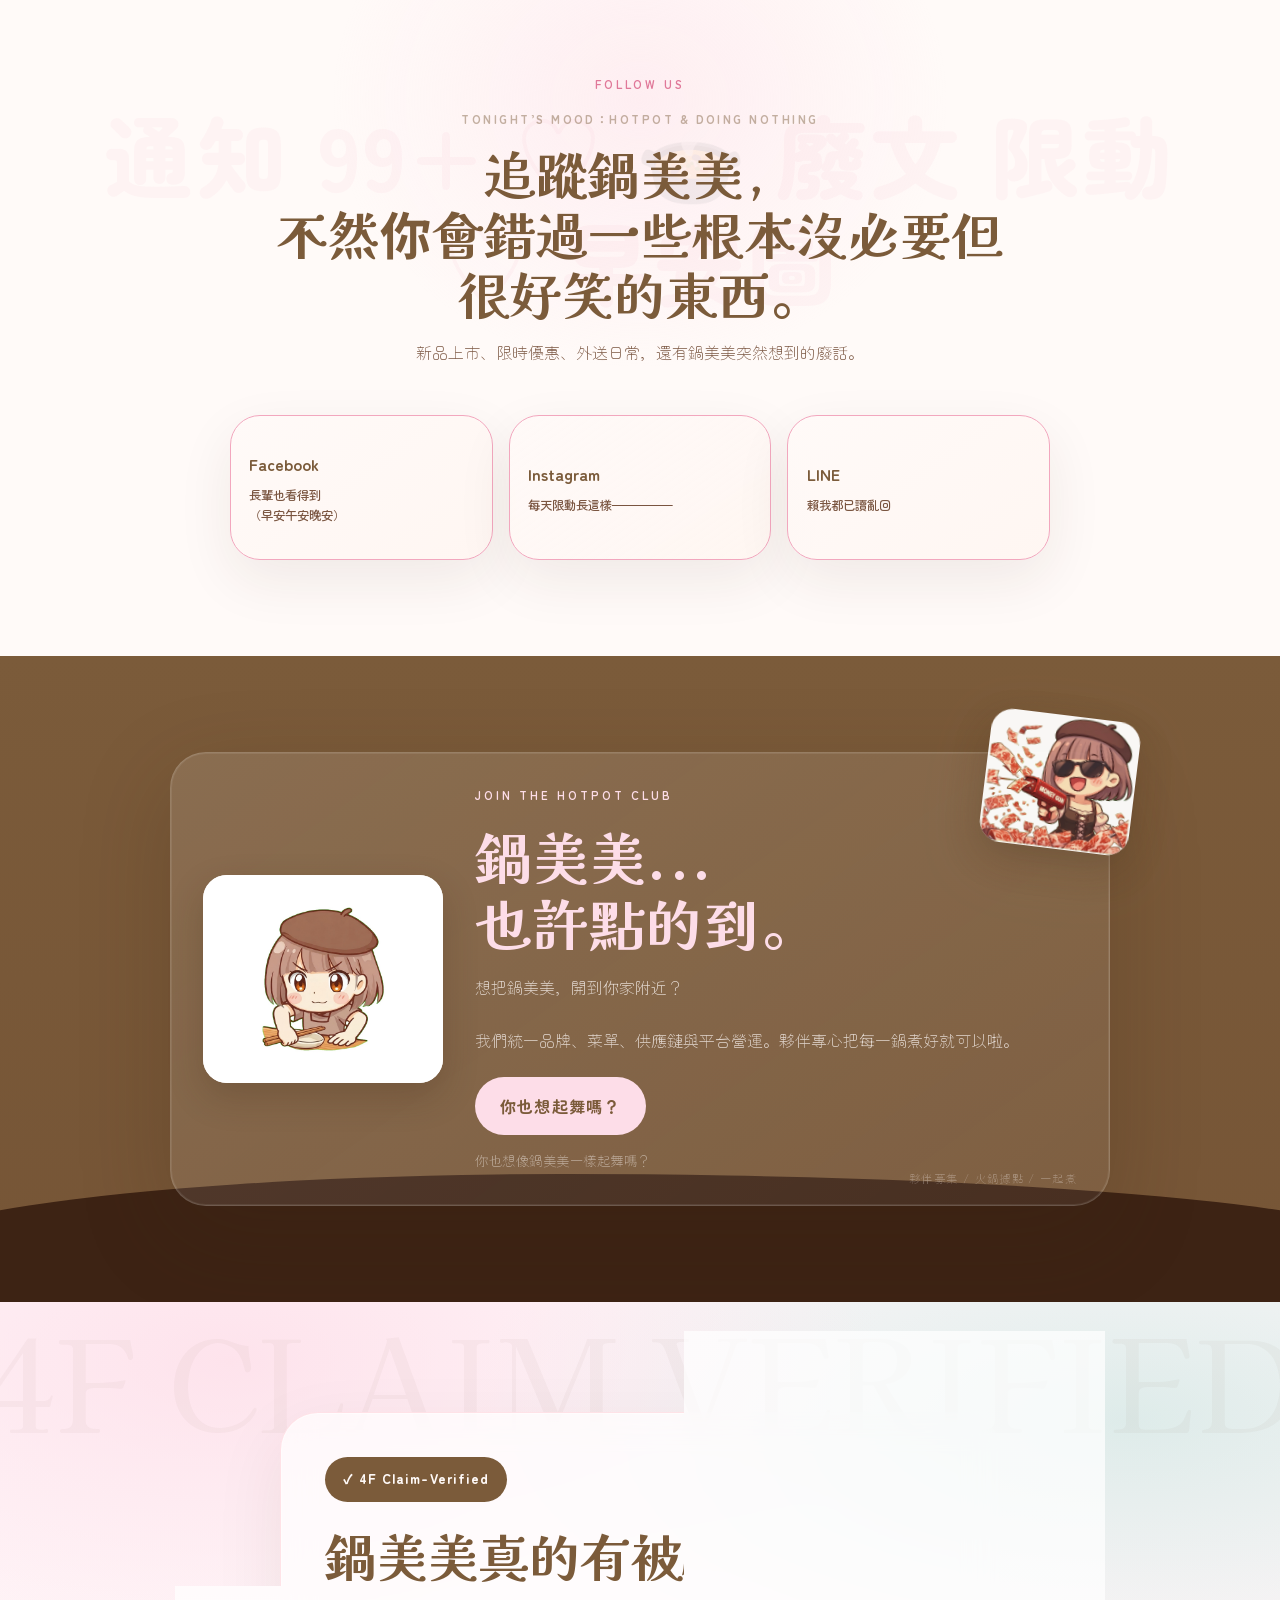
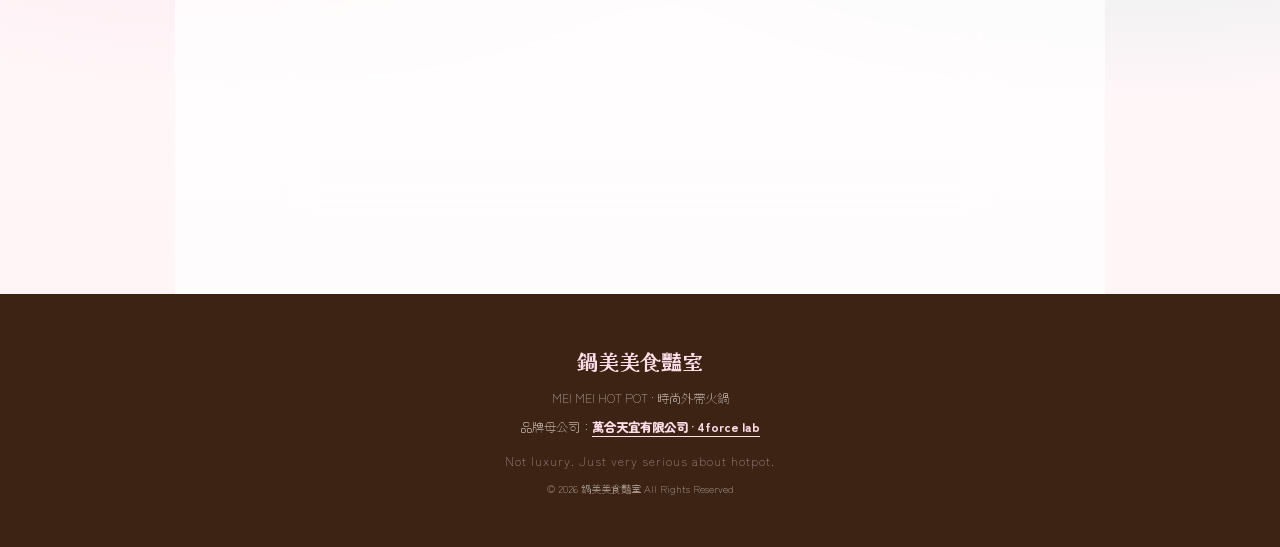
==== commit aeb6e8d1: "Link homepage to shared menu" ====
--- a/index.html
+++ b/index.html
@@ -22,8 +22,9 @@
 <meta name="twitter:title" content="鍋美美食豔室｜時尚外帶火鍋">
 <meta name="twitter:description" content="今天辛苦了，火鍋交給我。">
 <meta name="twitter:image" content="https://love.4force.com.tw/images/og-image.jpeg">
+<!-- 內埔 geo 為人工校正權威值，勿用 Google 自動圖資覆蓋。 -->
 <script type="application/ld+json">
-{"@context":"https://schema.org","@graph":[{"@type":"Restaurant","@id":"https://love.4force.com.tw/#restaurant","name":"鍋美美食豔室","alternateName":["鍋美美","MEI MEI HOT POT"],"url":"https://love.4force.com.tw","image":"https://love.4force.com.tw/images/og-image.jpeg","description":"屏東外帶火鍋品牌。手工蛋餃、燕餃，三分離包裝，時尚外帶火鍋。","telephone":"0900-489-893","email":"info@4force.com.tw","address":{"@type":"PostalAddress","streetAddress":"興豐路141-1號","addressLocality":"屏東市","addressRegion":"屏東縣","postalCode":"900","addressCountry":"TW"},"geo":{"@type":"GeoCoordinates","latitude":22.6822886,"longitude":120.5084638},"servesCuisine":["火鍋","台式火鍋","外帶火鍋"],"priceRange":"$$","aggregateRating":{"@type":"AggregateRating","ratingValue":"4.9","reviewCount":"193","bestRating":"5"},"acceptsReservations":false,"parentOrganization":{"@type":"Organization","name":"萬合天宜有限公司","alternateName":"4force lab","url":"https://www.4force.com.tw"}}]}
+{"@context":"https://schema.org","@graph":[{"@type":"Organization","@id":"https://love.4force.com.tw/#org","name":"萬合天宜有限公司","alternateName":["鍋美美食豔室","4force lab"],"url":"https://love.4force.com.tw/","brand":{"@type":"Brand","name":"鍋美美食豔室"}},{"@type":"Restaurant","@id":"https://love.4force.com.tw/#restaurant","name":"鍋美美食豔室．瑞光店","alternateName":["鍋美美","鍋美美食豔室","MEI MEI HOT POT"],"url":"https://love.4force.com.tw/","image":"https://love.4force.com.tw/images/og-image.jpeg","description":"屏東外帶火鍋品牌。手工蛋餃、燕餃，三分離包裝，時尚外帶火鍋。","telephone":"0900-489-893","email":"info@4force.com.tw","address":{"@type":"PostalAddress","streetAddress":"興豐路141-1號","addressLocality":"屏東市","addressRegion":"屏東縣","postalCode":"900","addressCountry":"TW"},"geo":{"@type":"GeoCoordinates","latitude":22.6822886,"longitude":120.5084638},"servesCuisine":["火鍋","台式火鍋","外帶火鍋"],"priceRange":"$$","aggregateRating":{"@type":"AggregateRating","ratingValue":"4.9","reviewCount":"193","bestRating":"5"},"acceptsReservations":false,"parentOrganization":{"@id":"https://love.4force.com.tw/#org"},"hasMenu":{"@id":"https://love.4force.com.tw/menu/#menu"},"sameAs":["https://share.google/1Xc3BCf3MA1b7k8Ts"]},{"@type":"Restaurant","@id":"https://love.4force.com.tw/#store-neipu","name":"鍋美美食豔室．內埔店","alternateName":["鍋美美內埔店","MEI MEI HOT POT Neipu"],"url":"https://love.4force.com.tw/","image":"https://love.4force.com.tw/images/og-image.jpeg","description":"屏東內埔外帶火鍋品牌。鍋美美食豔室全台統一菜單，時尚外帶火鍋。","telephone":"0900-489-893","email":"info@4force.com.tw","address":{"@type":"PostalAddress","streetAddress":"學興路130巷117號","addressLocality":"內埔鄉","addressRegion":"屏東縣","postalCode":"912","addressCountry":"TW"},"geo":{"@type":"GeoCoordinates","latitude":22.6052991,"longitude":120.5654548},"servesCuisine":["火鍋","台式火鍋","外帶火鍋"],"priceRange":"$$","acceptsReservations":false,"parentOrganization":{"@id":"https://love.4force.com.tw/#org"},"hasMenu":{"@id":"https://love.4force.com.tw/menu/#menu"},"sameAs":["https://maps.app.goo.gl/7VXKjo845aJ74RJ2A"]}]}
 </script>
 <!-- Google tag (gtag.js) -->
 <script async src="https://www.googletagmanager.com/gtag/js?id=G-9BXZX8ENMZ"></script>
@@ -63,6 +64,7 @@
   <a class="nav-logo" href="#hero">鍋美美<span>食豔室</span></a>
   <div class="nav-links">
     <a href="#order">立即點餐</a>
+    <a href="/menu/">看菜單</a>
     <a href="#mood">鍋美美是誰</a>
     <a href="#franchise">一起開店</a>
   </div>
@@ -97,6 +99,9 @@
     <p class="eyebrow">ORDER NOW</p>
     <h2>先不要想太多，<br>先把火鍋點起來。</h2>
     <p>選最近的店。回家、追劇、耍廢，鍋美美處理。</p>
+    <div class="order-menu-link">
+      <a class="btn ghost" href="/menu/">先看看有什麼鍋 → 看菜單</a>
+    </div>
   </div>
   <div class="order-stage">
     <div class="order-girl reveal"><img src="images/order-look.png" alt="鍋美美等你點餐"></div>
--- a/css/style.css
+++ b/css/style.css
@@ -646,6 +646,37 @@
   .store-card.grand-open .opening-confetti{font-size:.62rem;letter-spacing:.45em;}
 }
 
+/* === menu page === */
+.order-menu-link{margin-top:1.25rem}
+.menu-hero{min-height:86vh}
+.menu-hero .hero-art img{background:rgba(255,250,248,.45)}
+.menu-catalog{padding:6rem 7vw}
+.menu-category-nav{max-width:1080px;margin:0 auto 3rem;display:flex;justify-content:center;gap:.65rem;flex-wrap:wrap}
+.menu-category-nav a{text-decoration:none;border:1.5px solid rgba(242,167,190,.58);background:rgba(255,250,248,.78);color:var(--brown);border-radius:999px;padding:.58rem 1rem;font-family:var(--round);font-weight:900;font-size:.8rem;letter-spacing:.04em;transition:.2s}
+.menu-category-nav a:hover{background:var(--pink-d);border-color:var(--pink-d);color:white;transform:translateY(-2px)}
+.menu-category-stack{max-width:1180px;margin:0 auto;display:grid;gap:3rem}
+.menu-category-section{scroll-margin-top:6.5rem}
+.menu-section-title{display:flex;align-items:end;gap:.75rem;flex-wrap:wrap;margin-bottom:1rem}
+.menu-section-title span{font-family:var(--round);font-size:.68rem;letter-spacing:.18em;font-weight:900;color:var(--pink-d);background:var(--pink-s);border-radius:999px;padding:.2rem .65rem}
+.menu-section-title h2{font-family:var(--serif);font-size:clamp(1.9rem,3.2vw,3.2rem);line-height:1.1;color:var(--brown)}
+.menu-section-title small{font-family:var(--round);font-size:.78rem;color:var(--ink-s);font-weight:700;margin-bottom:.18rem}
+.menu-section-note{font-family:var(--round);color:var(--ink-s);margin:-.35rem 0 1.1rem;max-width:38rem}
+.menu-item-grid{display:grid;grid-template-columns:repeat(4,minmax(0,1fr));gap:.85rem}
+.menu-item-card{min-height:116px;border:1.5px solid rgba(242,167,190,.35);border-radius:26px;background:linear-gradient(145deg,rgba(255,250,248,.9),rgba(255,245,240,.72));box-shadow:0 14px 38px rgba(61,35,20,.07);padding:1rem;position:relative;overflow:hidden;transition:transform .2s ease,box-shadow .2s ease,border-color .2s ease}
+.menu-item-card:before{content:"";position:absolute;inset:0;background:radial-gradient(ellipse at 100% 0%,rgba(168,216,208,.25),transparent 48%);pointer-events:none}
+.menu-item-card:hover{transform:translateY(-5px);box-shadow:0 22px 55px rgba(224,120,153,.16);border-color:var(--pink)}
+.menu-item-name{position:relative;z-index:1}
+.menu-item-name h3{font-family:var(--round);font-size:1rem;line-height:1.45;color:var(--brown);letter-spacing:0}
+.menu-item-tags{position:relative;z-index:1;display:flex;gap:.42rem;flex-wrap:wrap;margin-top:.75rem}
+.menu-tag{display:inline-flex;align-items:center;border-radius:999px;padding:.22rem .58rem;font-family:var(--round);font-size:.68rem;font-weight:900;line-height:1.35}
+.menu-tag.veg{background:var(--tiff-s);color:var(--tiff-d)}
+.menu-tag.sold-out-tag{background:rgba(255,250,248,.82);border:1px solid rgba(242,167,190,.55);color:var(--ink-s)}
+.menu-item-card.sold-out{opacity:.58}
+.addon-section .menu-item-card{background:linear-gradient(145deg,rgba(255,250,248,.92),rgba(214,239,236,.46));border-color:rgba(168,216,208,.45)}
+@media(max-width:1180px){.menu-item-grid{grid-template-columns:repeat(3,minmax(0,1fr))}}
+@media(max-width:820px){.menu-page{padding-bottom:5.5rem}.menu-catalog{padding:4.5rem 1.2rem}.menu-item-grid{grid-template-columns:repeat(2,minmax(0,1fr))}.menu-section-title{align-items:flex-start;flex-direction:column;gap:.45rem}.menu-section-title small{margin-bottom:0}}
+@media(max-width:560px){.menu-hero{min-height:auto}.menu-item-grid{grid-template-columns:1fr}.menu-item-card{min-height:auto}.menu-category-nav{justify-content:flex-start;overflow-x:auto;flex-wrap:nowrap;padding-bottom:.25rem}.menu-category-nav a{white-space:nowrap}}
+
 
 /* === v4.4 social cleanup: remove Threads card + remove social hotpot sticker === */
 .app-grid{grid-template-columns:repeat(3,1fr)!important;max-width:820px!important;}
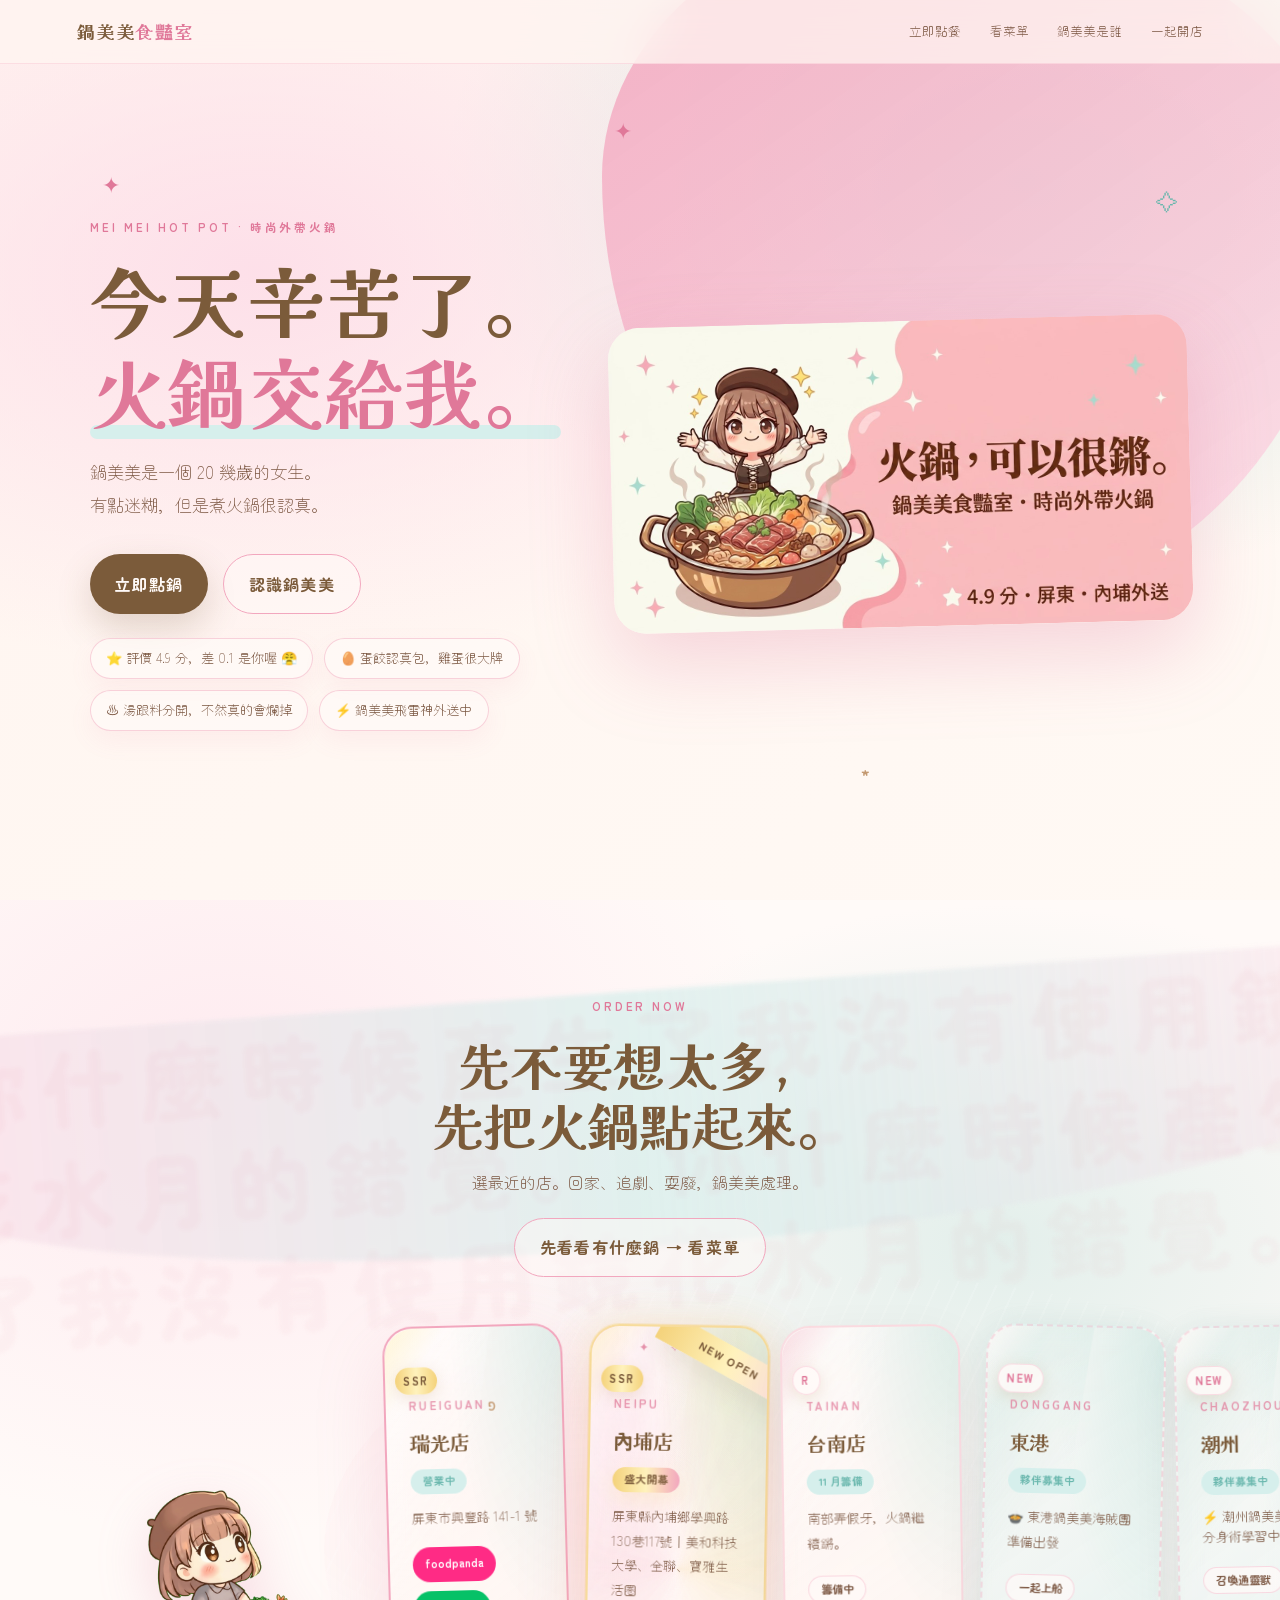
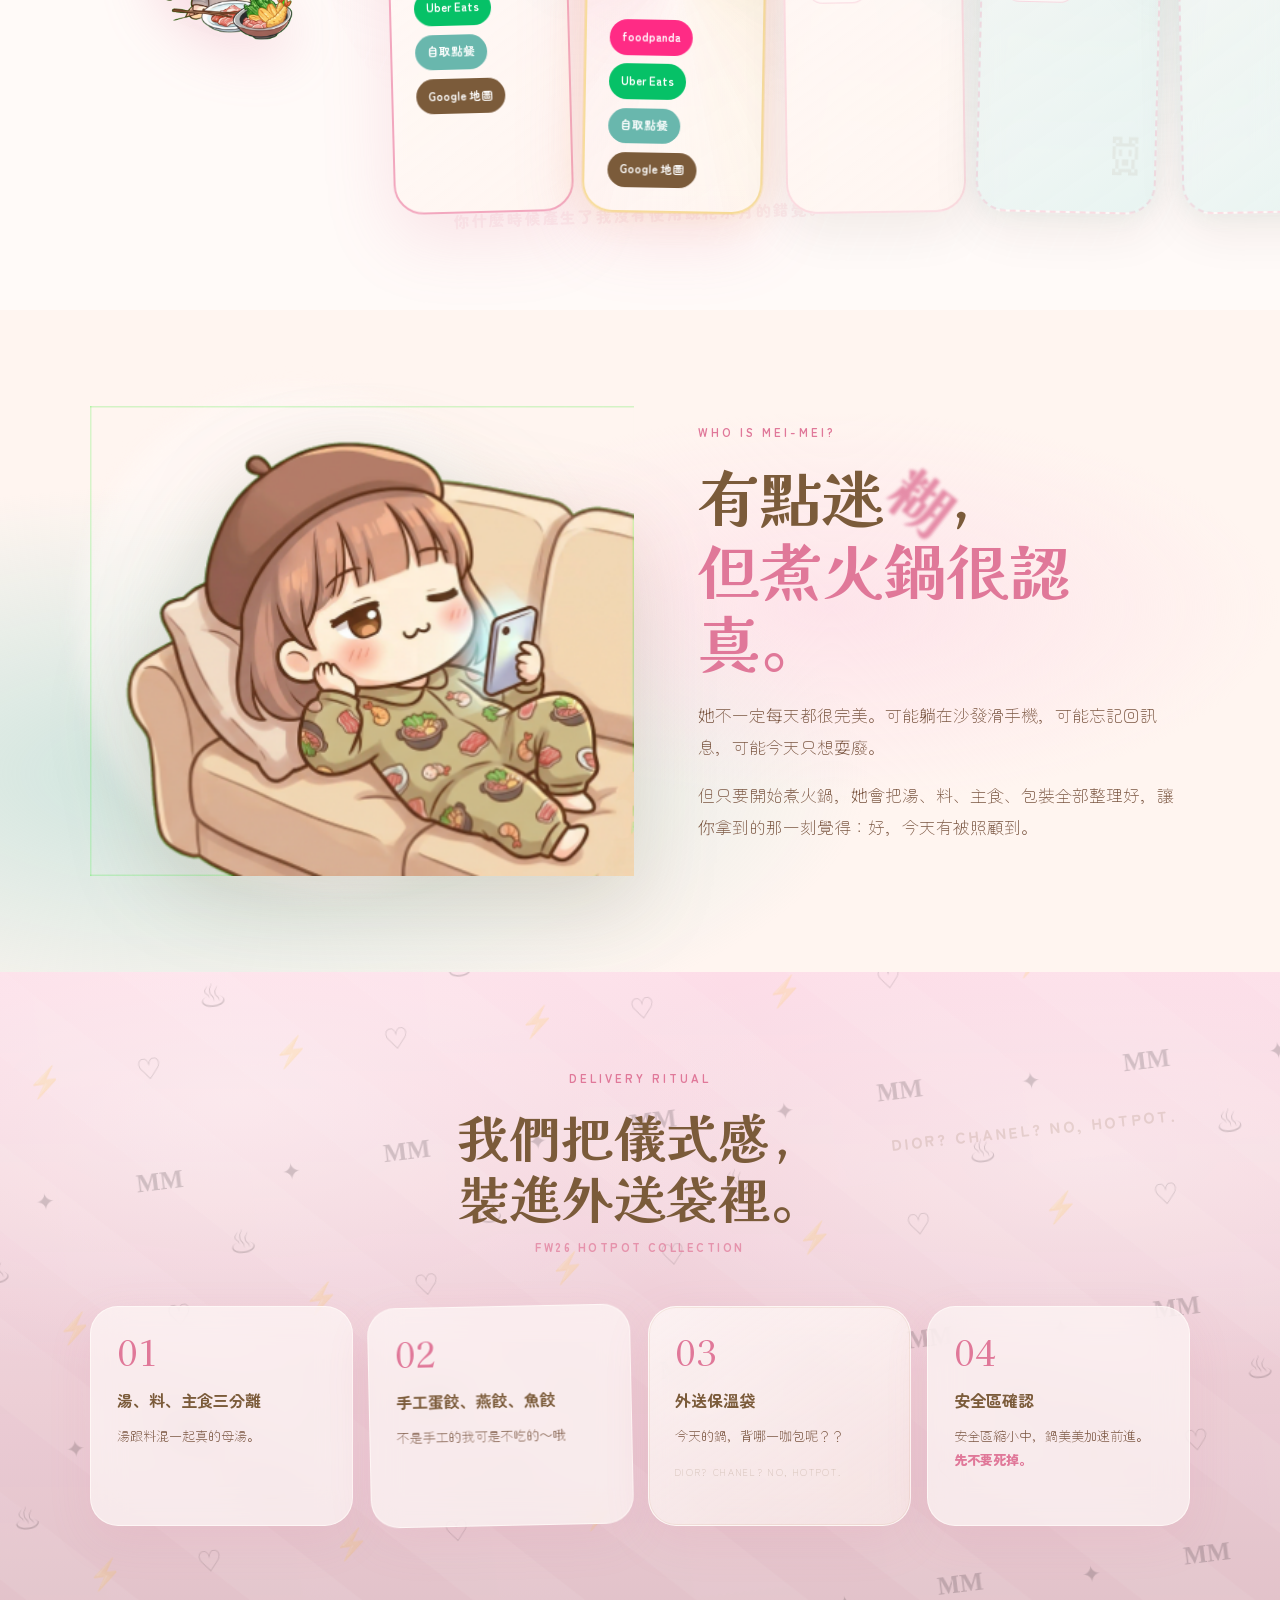
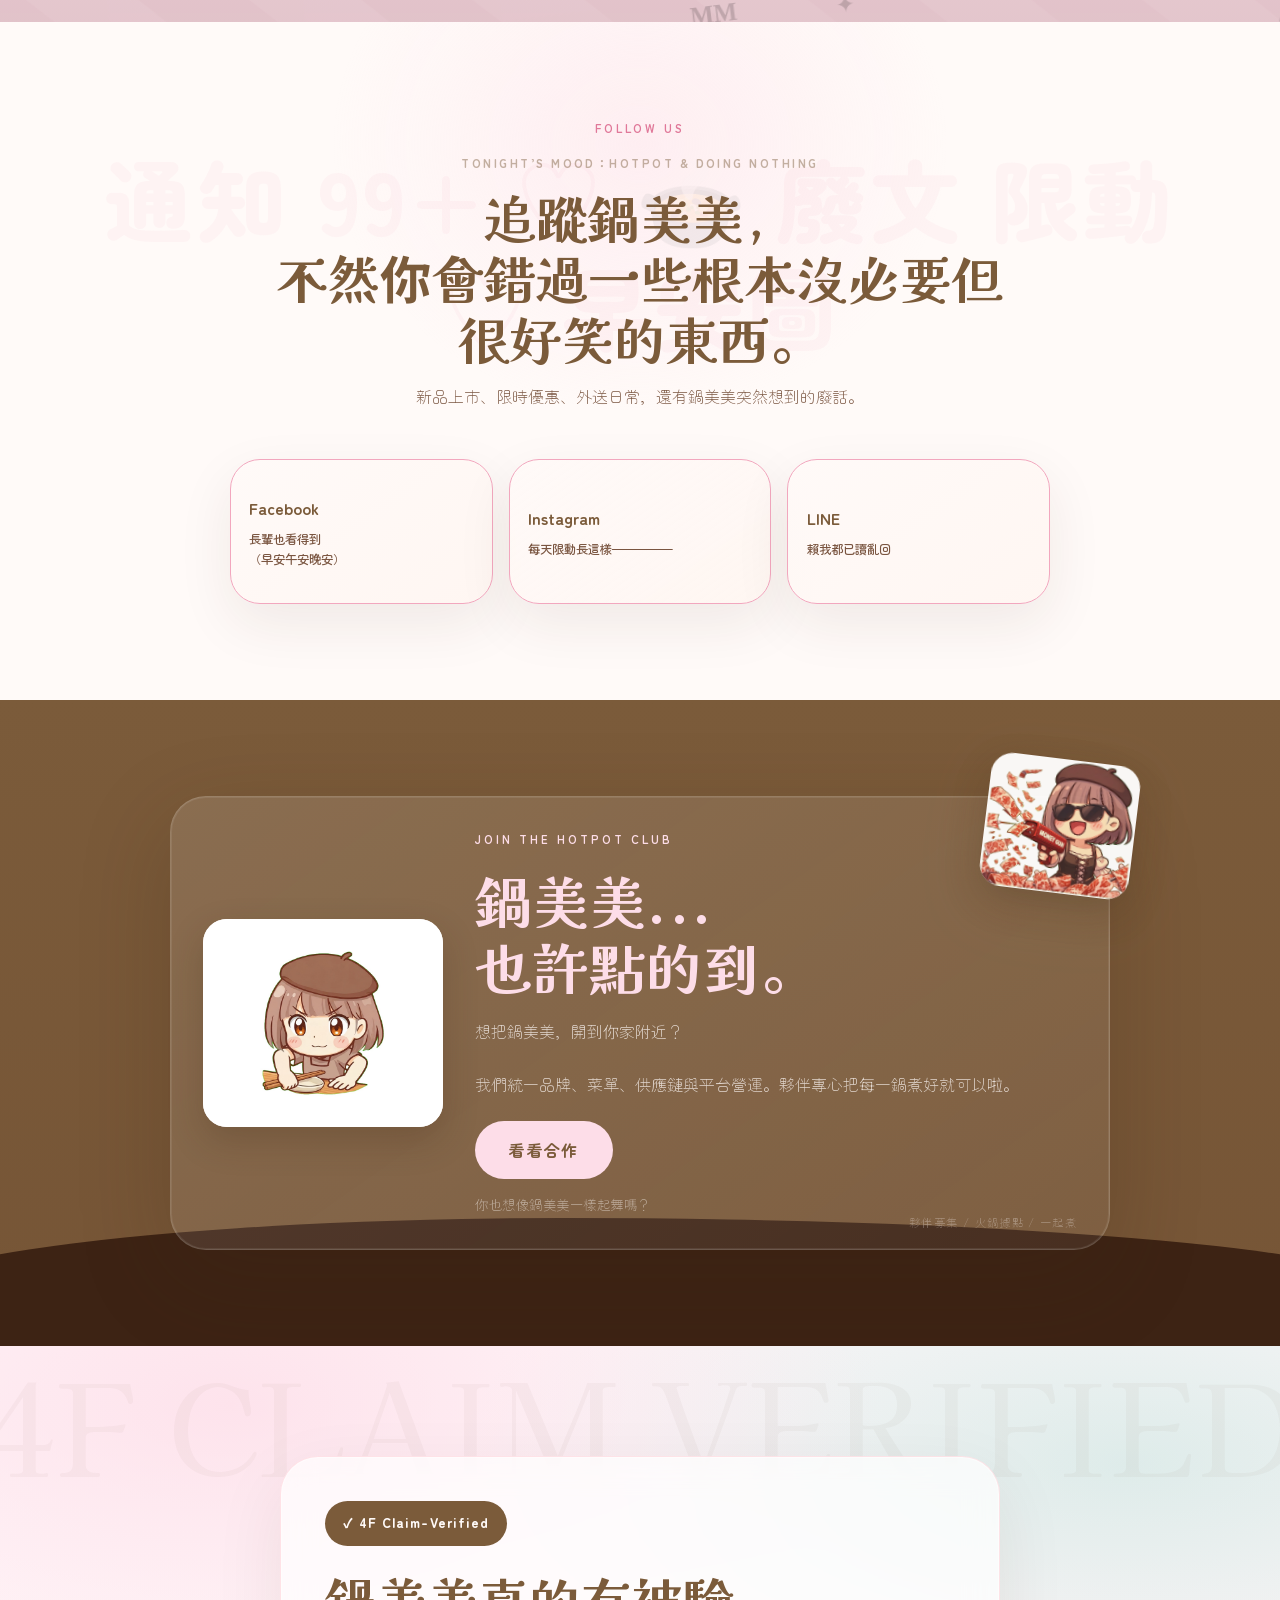
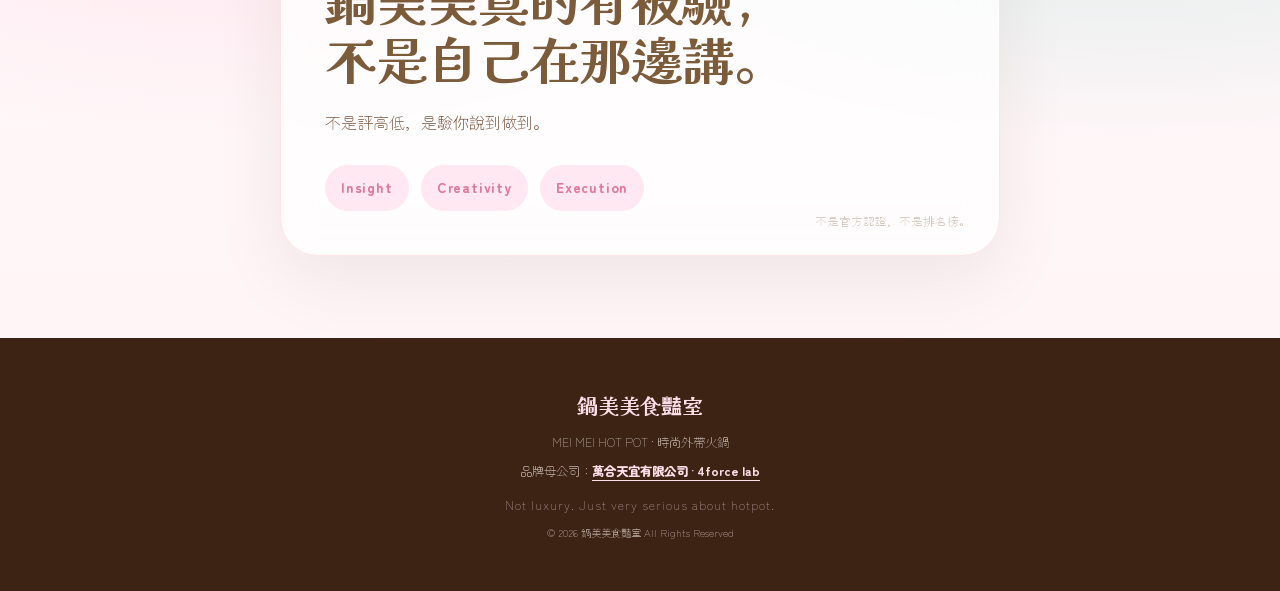
==== commit fa3e6d49: "Tidy store-card header: fit rank pill, drop status under name - Rank badge (SSR/R/NEW) was stretched" ====
--- a/index.html
+++ b/index.html
@@ -109,7 +109,7 @@
       <article class="store-card reveal active rarity-ssr">
         <i class="card-shine" aria-hidden="true"></i>
         <div class="card-rarity">SSR</div>
-        <div class="store-region">PINGTUN<span class="fallen-g">G</span></div>
+        <div class="store-region">RUEIGUAN<span class="fallen-g">G</span></div>
         <div class="store-top"><strong>瑞光店</strong><span>營業中</span></div>
         <p>屏東市興豐路 141-1 號</p>
         <div class="store-links">
--- a/css/style.css
+++ b/css/style.css
@@ -682,3 +682,45 @@
 .app-grid{grid-template-columns:repeat(3,1fr)!important;max-width:820px!important;}
 .social .sticker-noodle{display:none!important;}
 @media(max-width:768px){.app-grid{grid-template-columns:1fr!important;max-width:100%!important;}.social .sticker-noodle{display:none!important;}}
+
+
+/* === v4.6 store-card header tidy: rank pill hugs its text, status badge drops under the name ===
+   The v3.2 rule `.store-card > *:not(.card-shine){position:relative}` had turned the
+   absolute corner badge into a full-width block, so SSR/R/NEW stretched across the card
+   with a long empty gold tail. And .store-top's flex row clipped long status labels
+   (盛大開幕 / 夥伴募集中 / 11 月籌備) against the narrow card edge. */
+.store-card .card-rarity{
+  display:inline-block;
+  width:auto;
+  margin:0 0 .55rem;
+}
+.store-card .store-top{
+  flex-direction:column;
+  align-items:flex-start;
+  gap:.42rem;
+}
+.store-card .store-top span{
+  margin-left:0;
+  align-self:flex-start;
+  white-space:nowrap;
+}
+
+/* === v4.5 gacha readability: dim+blur backdrop so the pulled card never collides with the page behind ===
+   Old v3.5/v3.6 backdrop was 18% + no blur -> underlying store cards & the
+   "再點一次收回去" hint bled through and overlapped on both desktop and mobile. */
+.gacha-backdrop{
+  background:rgba(61,35,20,.46)!important;
+  backdrop-filter:blur(11px) saturate(1.04)!important;
+  -webkit-backdrop-filter:blur(11px) saturate(1.04)!important;
+}
+/* Hint pill: keep it legible on its own, never relying on whatever sits behind it. */
+.gacha-modal-hint{
+  display:block;
+  width:fit-content;
+  margin:.7rem auto 0;
+  padding:.34rem 1.05rem;
+  border-radius:999px;
+  background:rgba(61,35,20,.32);
+  -webkit-backdrop-filter:blur(4px);
+  backdrop-filter:blur(4px);
+}
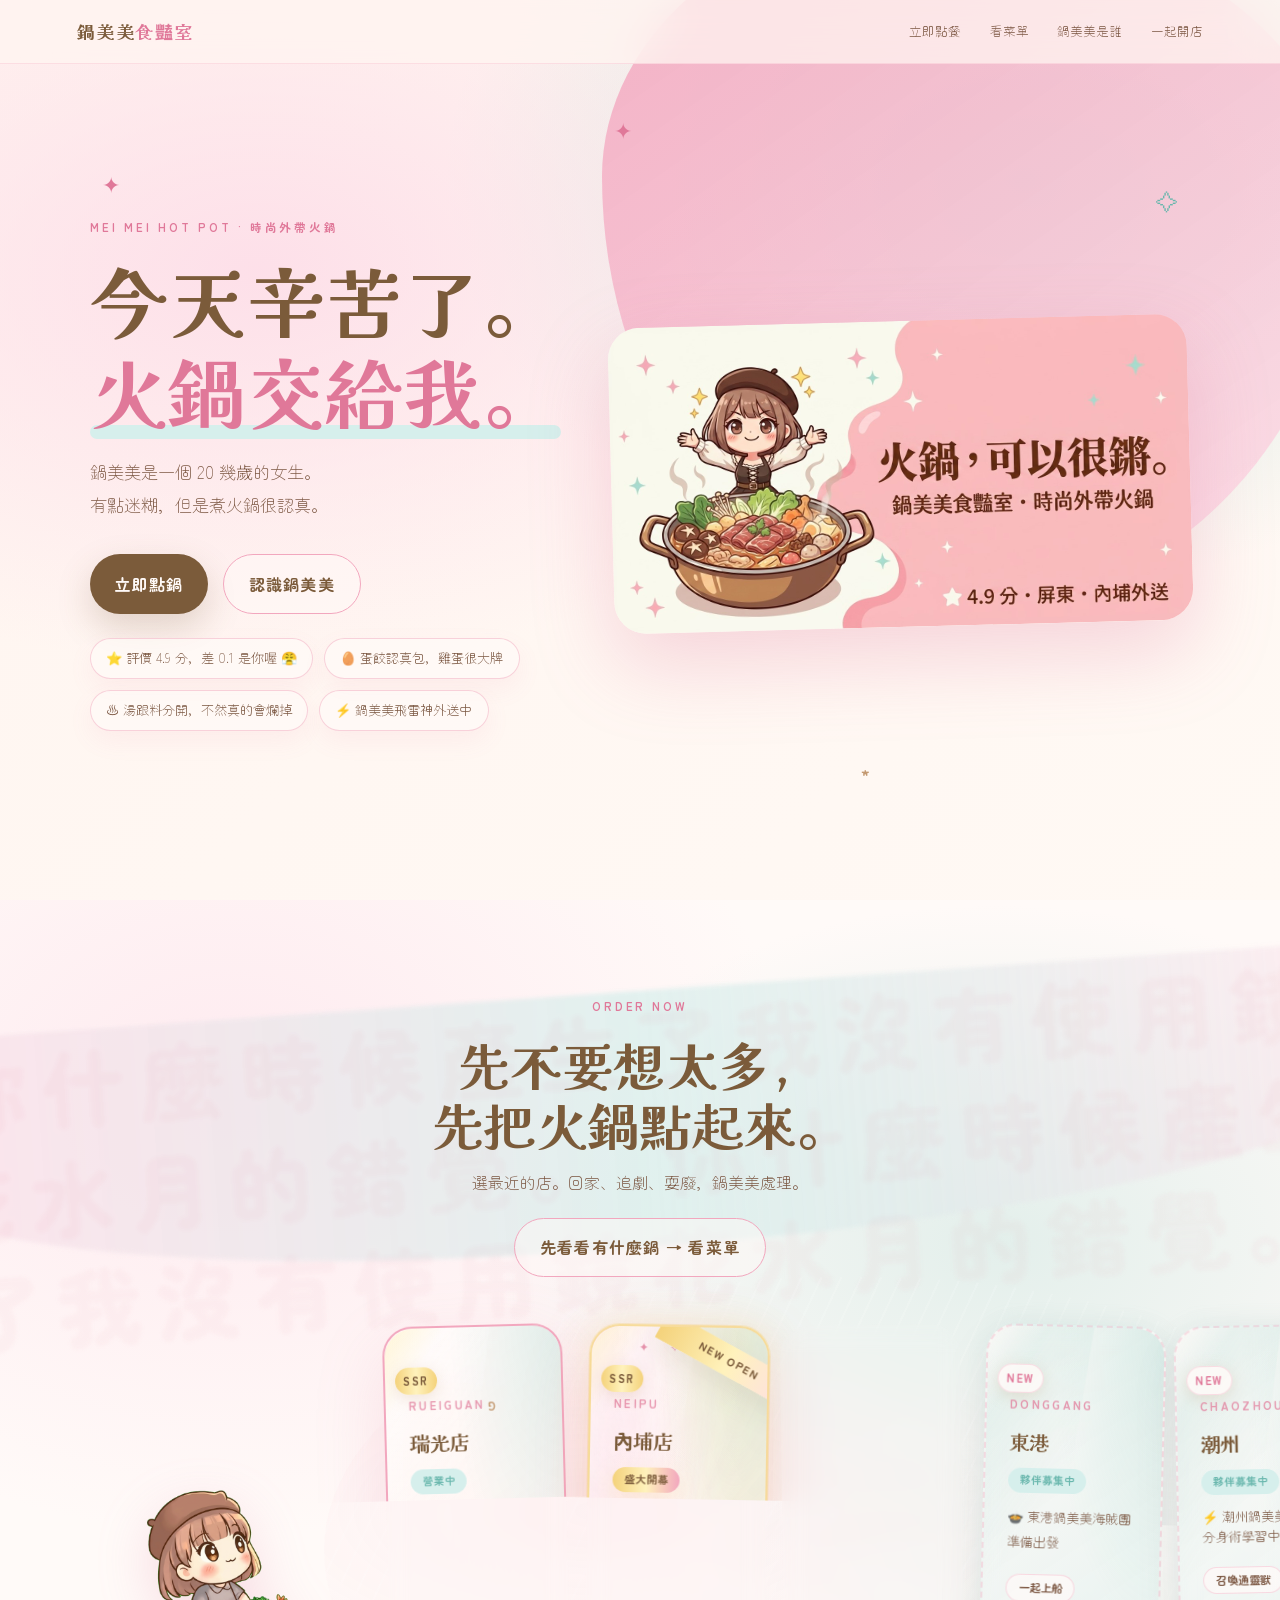
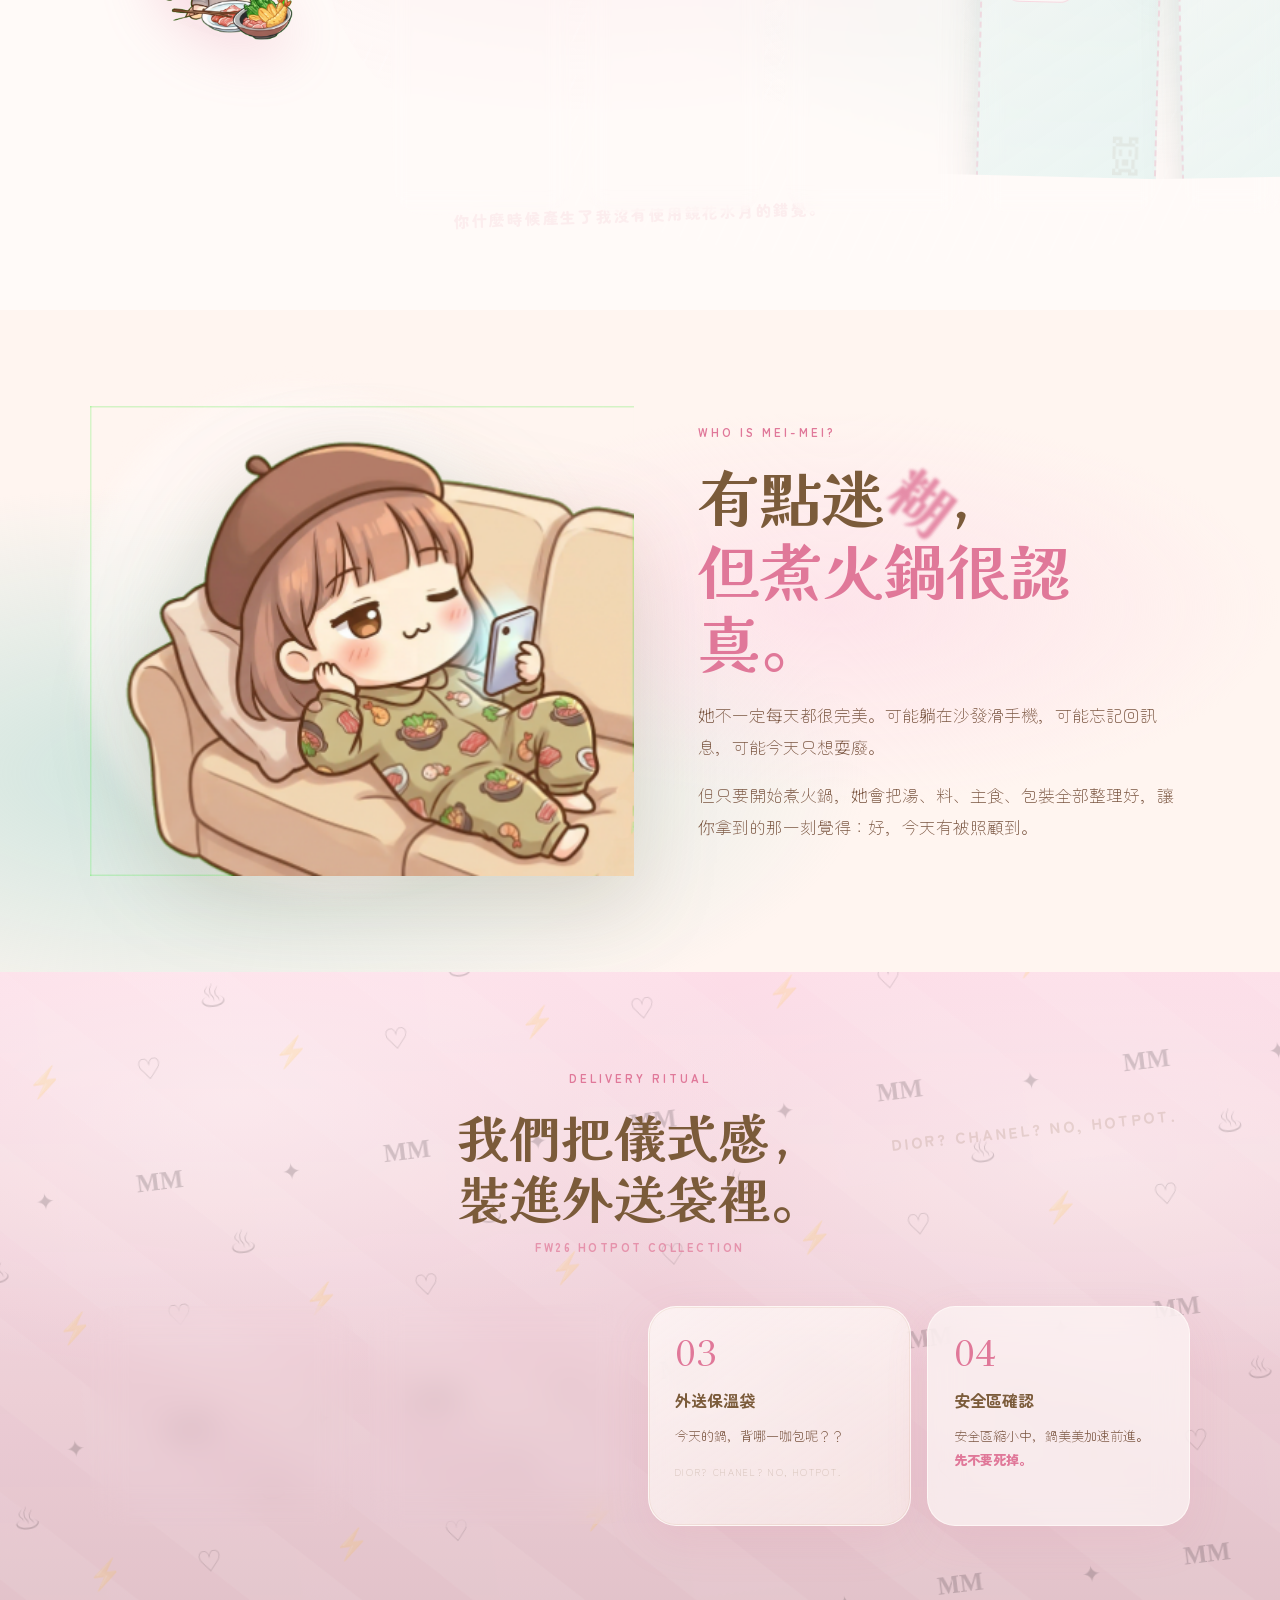
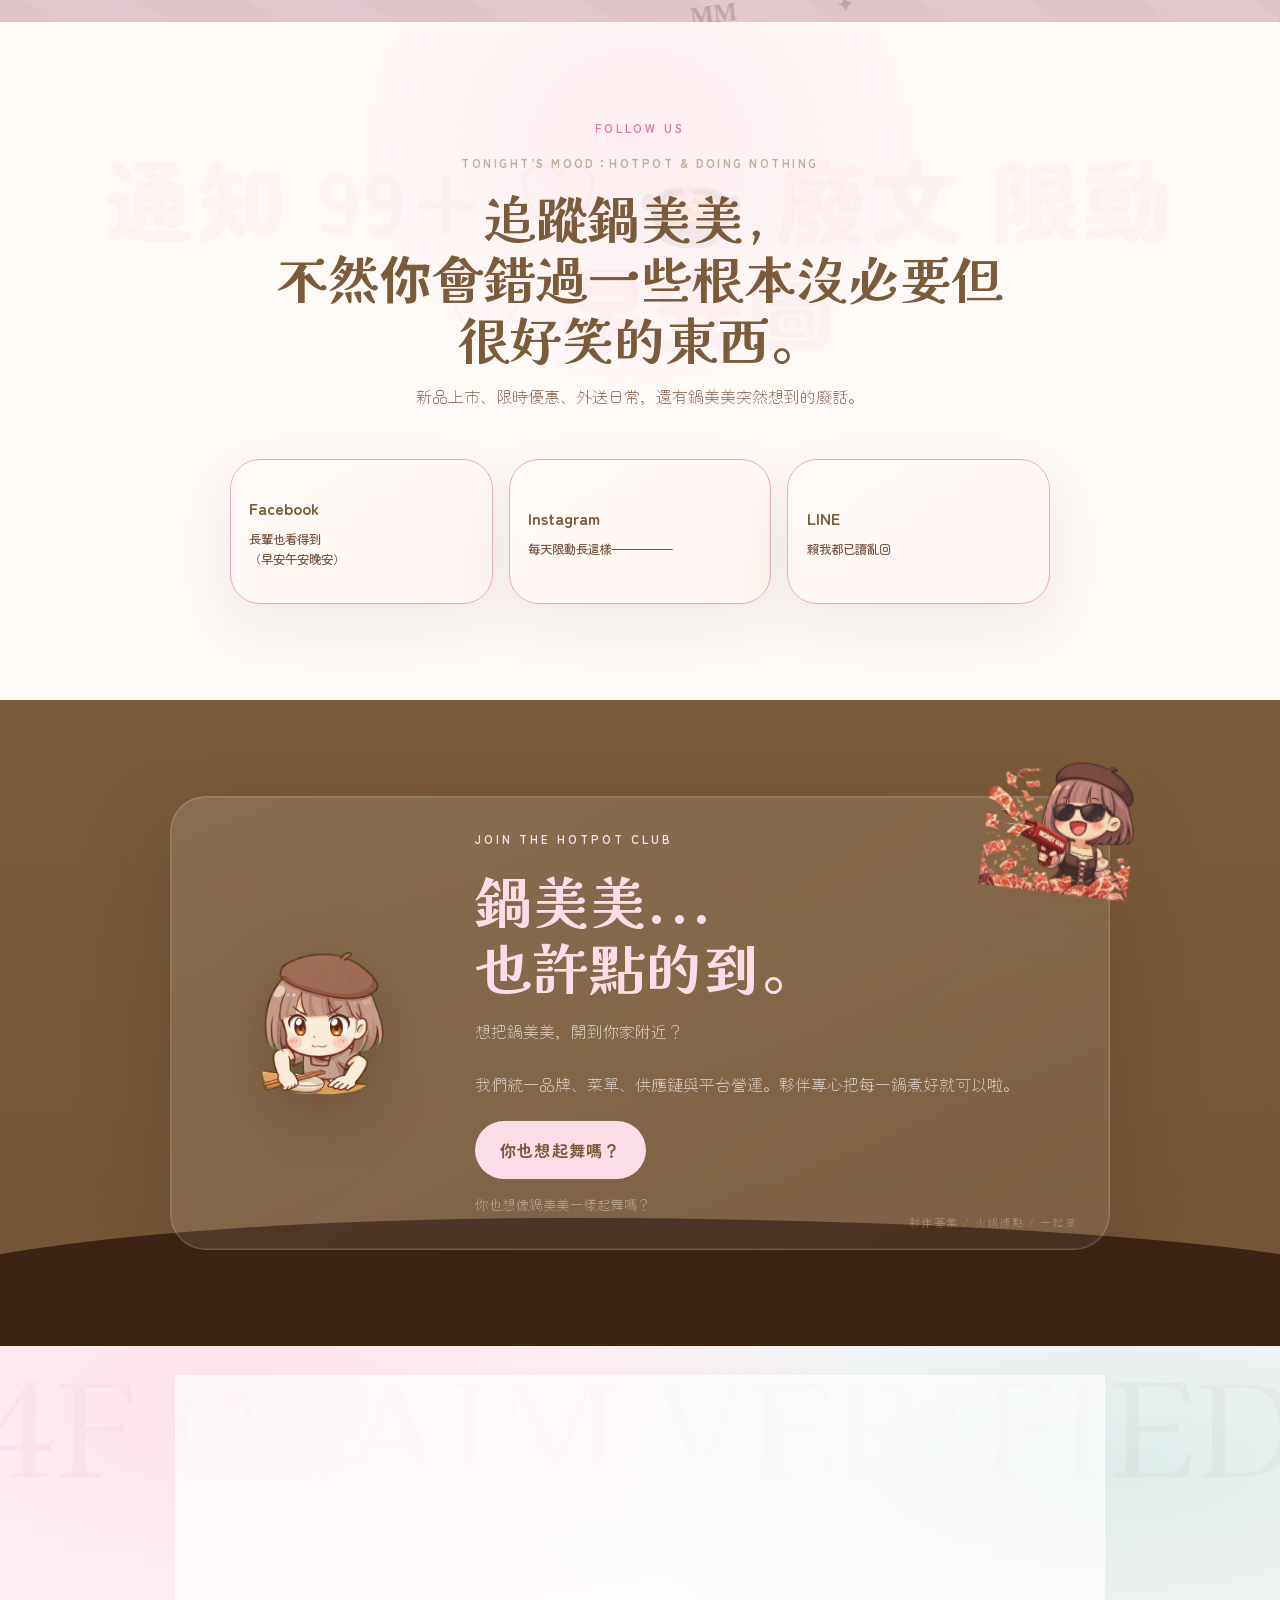
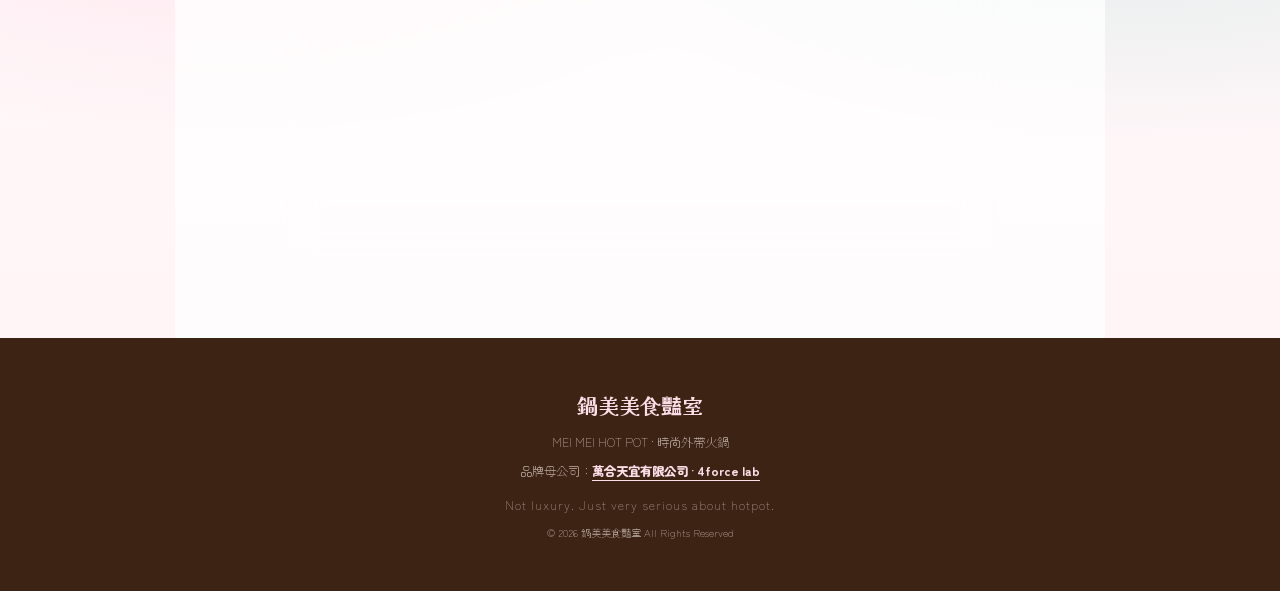
==== commit b859ee2c: "Make franchise art and money-gun sticker background-free - Franchise illustration: switch to the exi" ====
--- a/index.html
+++ b/index.html
@@ -202,8 +202,8 @@
 
 <section id="franchise" class="franchise section-brown">
   <div class="franchise-card reveal">
-    <span class="meimei-sticker sticker-money"><img src="images/meimei-sticker-08.png" alt="鍋美美灑肉片"></span>
-    <img src="images/franchise-serious.jpeg" alt="鍋美美加盟">
+    <span class="meimei-sticker sticker-money"><img src="images/meimei-sticker-08-nobg.png" alt="鍋美美灑肉片"></span>
+    <img src="images/franchise-serious.png" alt="鍋美美加盟">
     <div>
       <p class="eyebrow">JOIN THE HOTPOT CLUB</p>
       <h2>鍋美美...<br>也許點的到。</h2>
--- a/css/style.css
+++ b/css/style.css
@@ -684,6 +684,24 @@
 @media(max-width:768px){.app-grid{grid-template-columns:1fr!important;max-width:100%!important;}.social .sticker-noodle{display:none!important;}}
 
 
+/* === v4.7 franchise art + money sticker: transparent cutouts (kill the white box) ===
+   The base `.franchise-card img{background:white}` was painting a white box behind
+   BOTH the girl illustration and the money-gun sticker. Now that both images are
+   true cutouts, drop the box and give them a silhouette-following drop-shadow. */
+.franchise-card > img{
+  background:transparent!important;
+  border-radius:0!important;
+  box-shadow:none!important;
+  filter:drop-shadow(0 16px 28px rgba(61,35,20,.34));
+  transition:transform .25s, filter .25s;
+}
+.franchise-card:hover > img{filter:drop-shadow(0 22px 36px rgba(61,35,20,.42))!important;}
+.franchise-card .sticker-money img{
+  background:transparent!important;
+  border-radius:0!important;
+  box-shadow:none!important;
+}
+
 /* === v4.6 store-card header tidy: rank pill hugs its text, status badge drops under the name ===
    The v3.2 rule `.store-card > *:not(.card-shine){position:relative}` had turned the
    absolute corner badge into a full-width block, so SSR/R/NEW stretched across the card
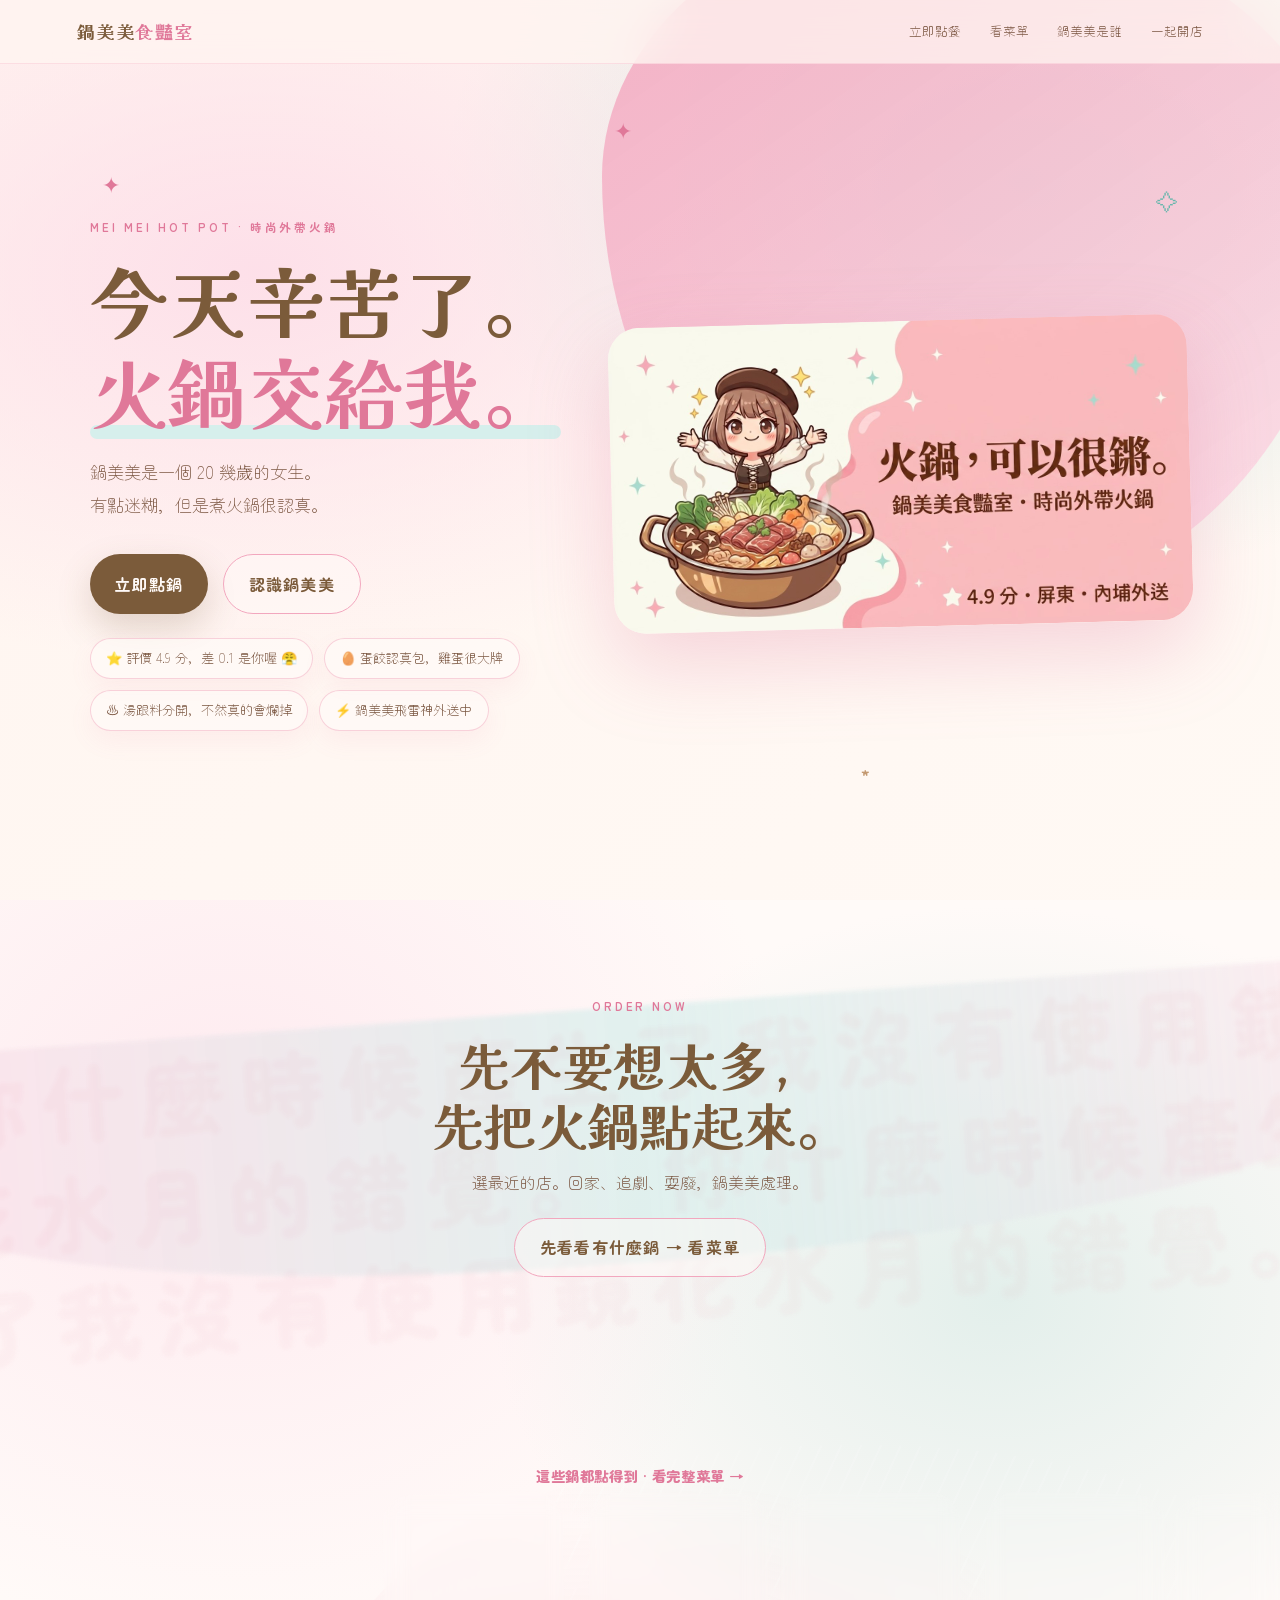
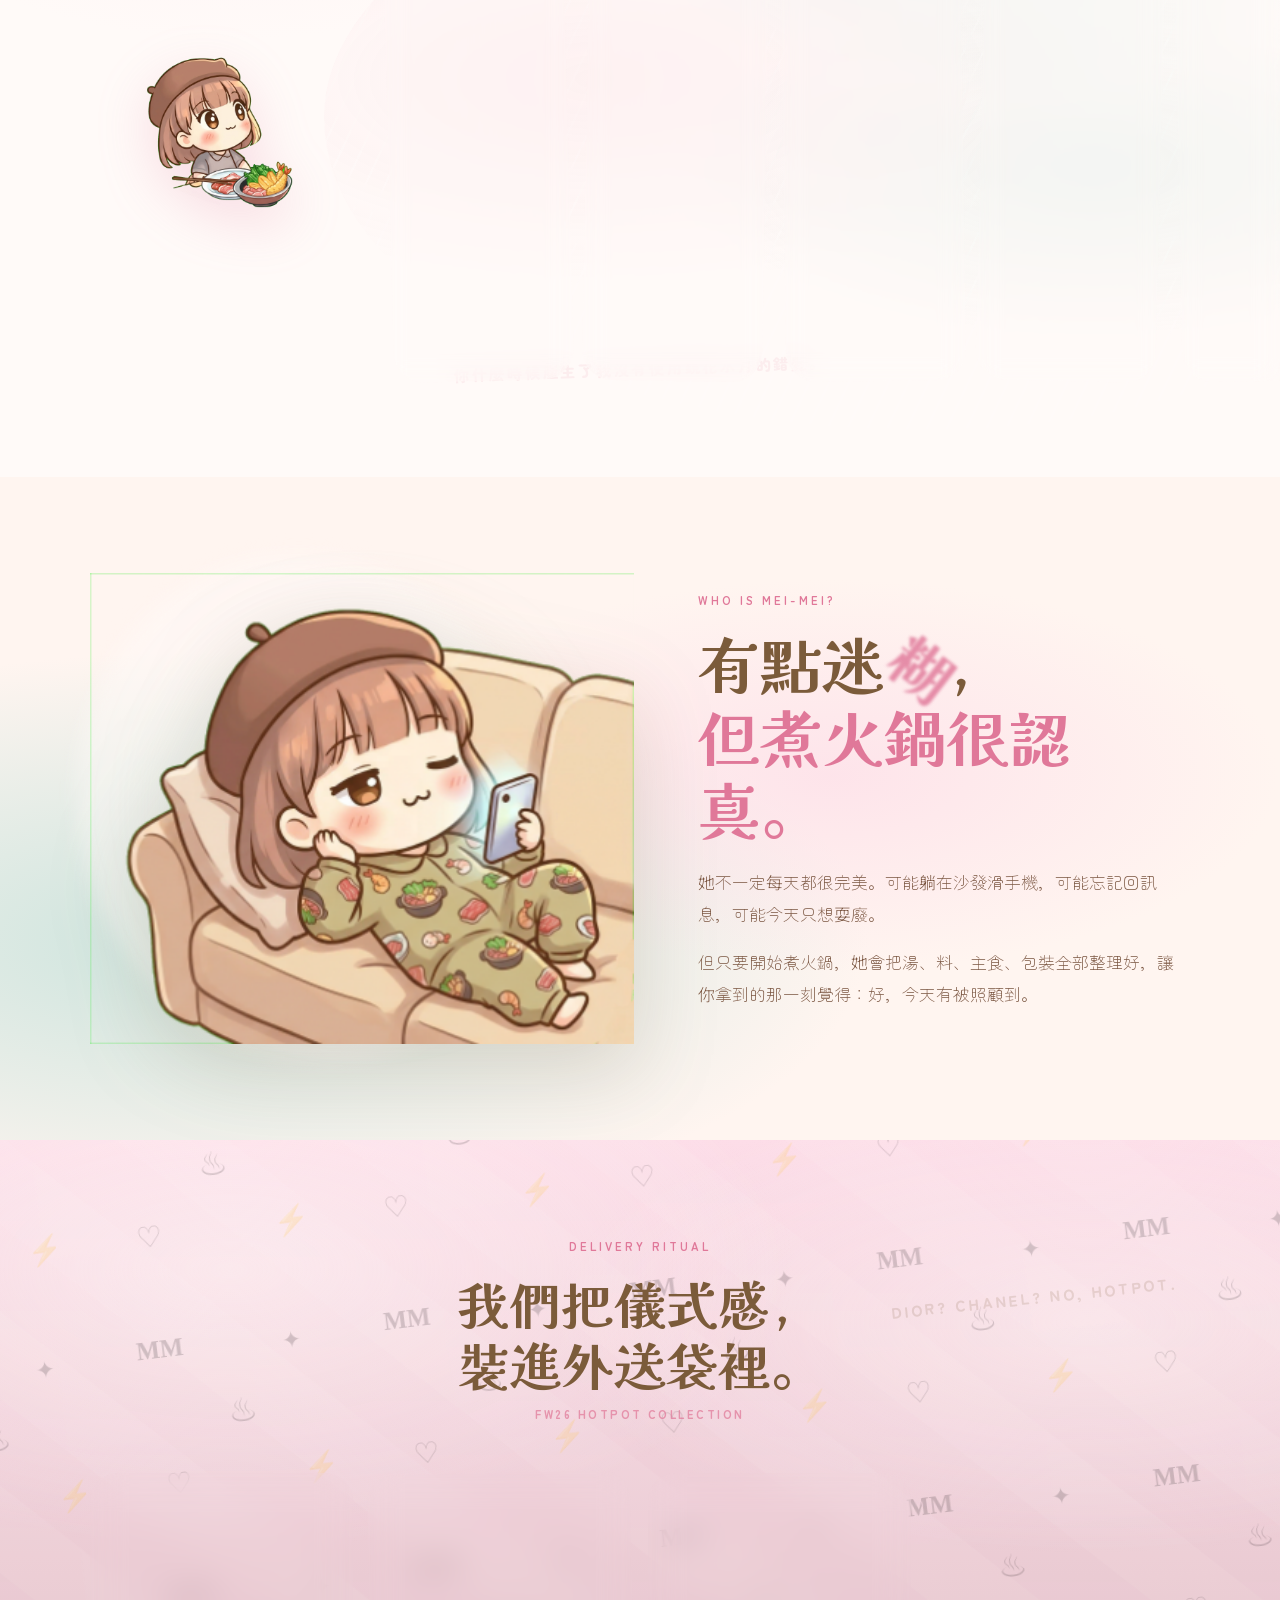
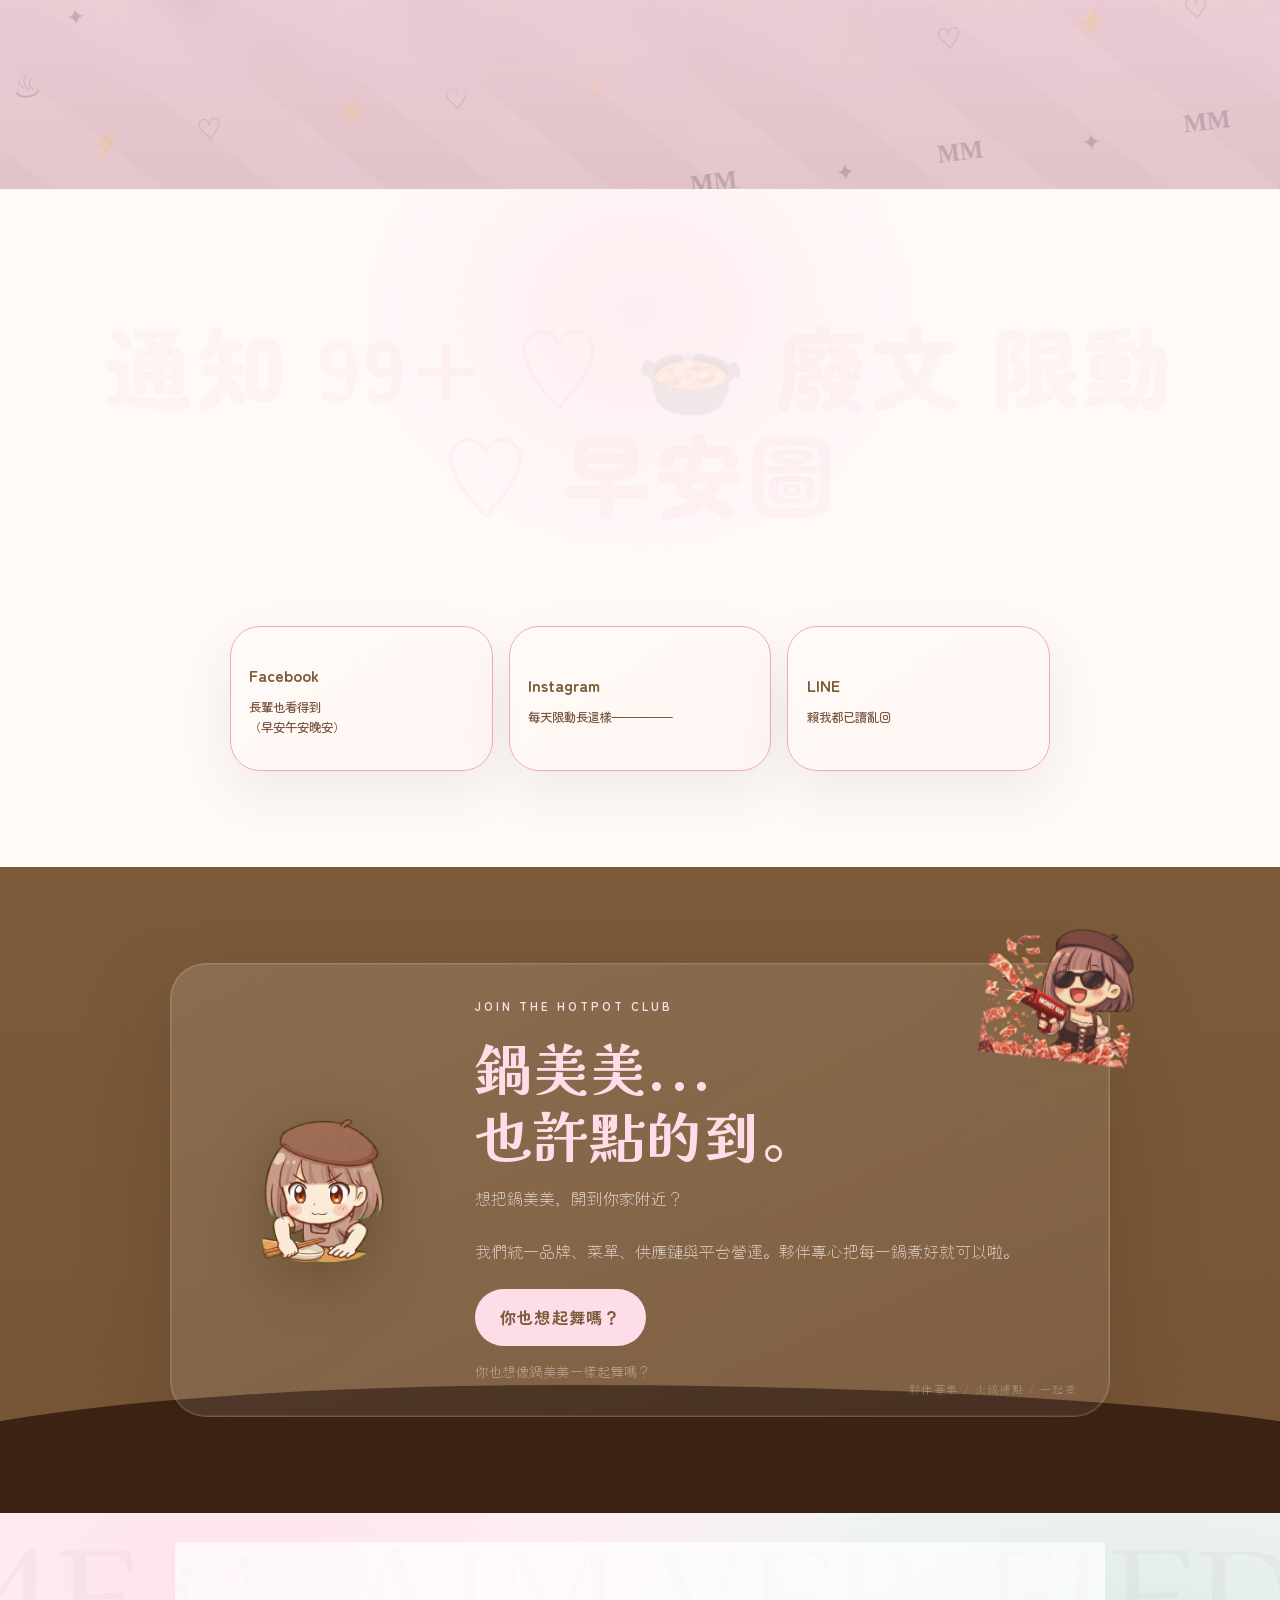
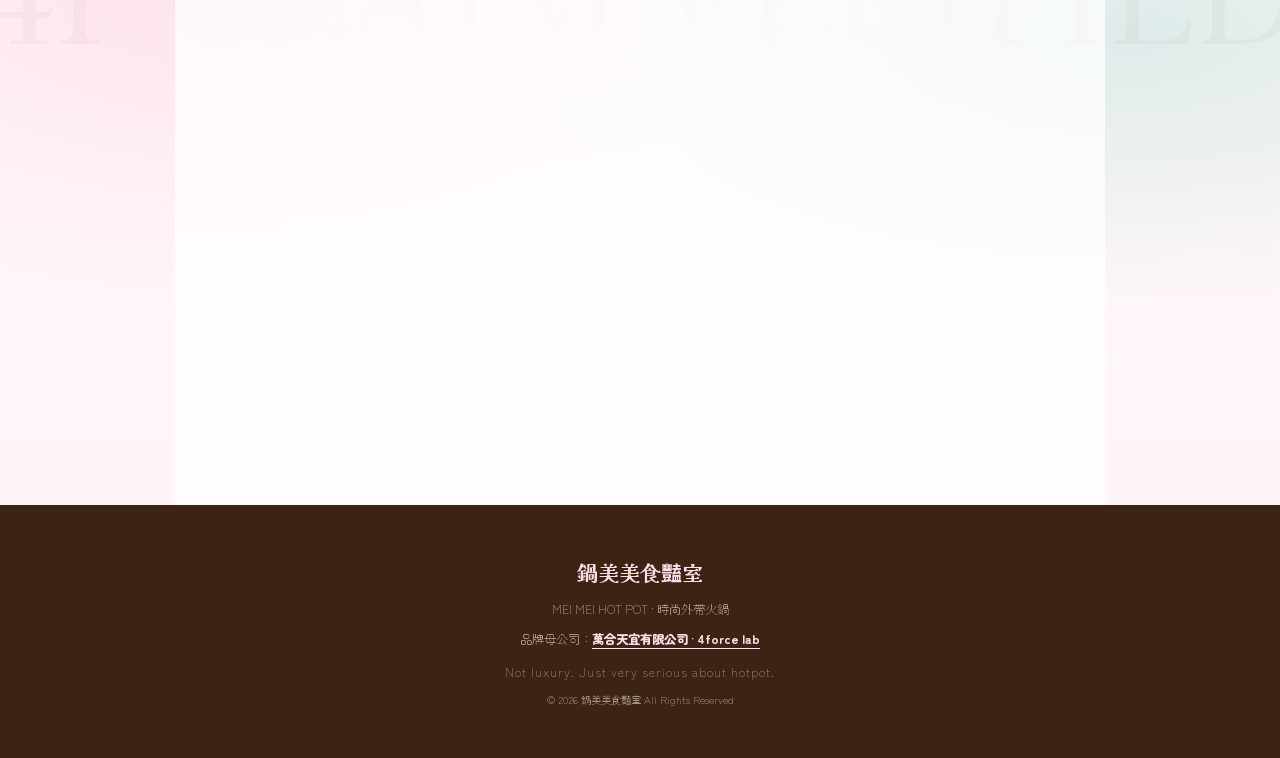
==== commit 4c1d653b: "Homepage: menu marquee (彈幕) + mobile 看菜單 button - Add a two-row, opposite-direction dish-name marque" ====
--- a/index.html
+++ b/index.html
@@ -69,7 +69,10 @@
     <a href="#franchise">一起開店</a>
   </div>
 </nav>
-<a class="mobile-order" href="#order">今天辛苦了，點一鍋</a>
+<div class="mobile-bar">
+  <a class="mobile-order" href="#order">立即點餐</a>
+  <a class="mobile-menu-link" href="/menu/">看菜單</a>
+</div>
 
 <section id="hero" class="hero melt-bg">
   <div class="hero-copy reveal">
@@ -103,6 +106,25 @@
       <a class="btn ghost" href="/menu/">先看看有什麼鍋 → 看菜單</a>
     </div>
   </div>
+
+  <!-- 菜單彈幕：刷過一堆鍋，整條點下去 → /menu/。雙排反向流動。
+       品名取自 data/menu-master.json 的 display_name（手選代表作；菜單大改時回來補）。 -->
+  <a class="menu-marquee" href="/menu/" aria-label="看完整菜單">
+    <div class="marquee-viewport">
+      <div class="marquee-track t-left">
+        <div class="marquee-set">
+          <span class="mq-chip">美美原味鍋</span><span class="mq-chip">牛頭沙茶鍋</span><span class="mq-chip">牧場牛奶鍋</span><span class="mq-chip">清邁椰奶鍋</span><span class="mq-chip">馥郁南瓜鍋</span><span class="mq-chip">南洋咖哩鍋</span><span class="mq-chip">韓式泡菜鍋</span><span class="mq-chip">西西里紅醬番茄鍋</span><span class="mq-chip">秘製麻辣鍋</span><span class="mq-chip">天香孜然鍋</span><span class="mq-chip">正宗東北酸白菜豬肉鍋</span><span class="mq-chip">霸總的胸膛</span><span class="mq-chip">療癒壽喜風味鍋</span><span class="mq-chip">皮蛋火鍋肉片粥</span><span class="mq-chip">煙燻豬耳朵</span>
+        </div>
+      </div>
+      <div class="marquee-track t-right">
+        <div class="marquee-set">
+          <span class="mq-chip">剝皮辣椒味噌鍋</span><span class="mq-chip">泰式酸辣鍋</span><span class="mq-chip">爆腹除餓鍋</span><span class="mq-chip">麻辣燙燙</span><span class="mq-chip">火鍋料我都要</span><span class="mq-chip">鬆倒菜菜脂</span><span class="mq-chip">正宗東北酸白菜牛肉鍋</span><span class="mq-chip veg">(素)美美原味鍋 🌱</span><span class="mq-chip veg">(素)南洋咖哩鍋 🌱</span><span class="mq-chip veg">(素)牧場牛奶鍋 🌱</span><span class="mq-chip veg">黃金泡菜 🌱</span><span class="mq-chip">玉米火鍋肉片粥</span><span class="mq-chip">逐玉雙蛋粥</span><span class="mq-chip">沙茶皮蛋肉片粥</span><span class="mq-chip veg">黃金金針菇 🌱</span>
+        </div>
+      </div>
+    </div>
+    <span class="marquee-cta">這些鍋都點得到 · 看完整菜單 →</span>
+  </a>
+
   <div class="order-stage">
     <div class="order-girl reveal"><img src="images/order-look.png" alt="鍋美美等你點餐"></div>
     <div class="store-grid">
--- a/css/style.css
+++ b/css/style.css
@@ -742,3 +742,205 @@
   -webkit-backdrop-filter:blur(4px);
   backdrop-filter:blur(4px);
 }
+
+
+/* === v4.8 /menu/ glow-up: clickable gacha cards + flavour speech-bubble popup === */
+/* Clickable menu items get the homepage card energy: gradient, gold rim, shine sweep, lift. */
+.m-item.has-bubble{
+  cursor:pointer;
+  position:relative;
+  overflow:hidden;
+  background:linear-gradient(145deg,#fff,rgba(255,247,235,.92));
+  border-color:rgba(201,146,62,.42);
+  box-shadow:0 10px 26px rgba(123,85,58,.09),0 0 0 1px rgba(201,146,62,.14);
+  transition:transform .2s ease, box-shadow .2s ease, border-color .2s ease;
+}
+.m-item.has-bubble .m-name{position:relative;z-index:2;}
+.m-item.has-bubble:hover{
+  transform:translateY(-4px) rotate(-.4deg);
+  box-shadow:0 22px 50px rgba(224,120,153,.2),0 0 0 1px rgba(201,146,62,.4),0 0 24px rgba(201,146,62,.22);
+  border-color:var(--m-gold,#C9923E);
+}
+.m-item .m-shine{position:absolute;inset:0;z-index:1;pointer-events:none;border-radius:inherit;overflow:hidden;}
+.m-item .m-shine::before{
+  content:"";position:absolute;inset:-60%;
+  background:linear-gradient(115deg,transparent 38%,rgba(255,242,188,.55) 47%,rgba(255,255,255,.2) 53%,transparent 64%);
+  transform:translateX(-60%) rotate(8deg);
+  mix-blend-mode:screen;opacity:0;transition:opacity .25s;
+}
+.m-item.has-bubble:hover .m-shine::before{opacity:1;animation:cardRay 1.5s linear infinite;}
+.m-peek{
+  flex:none;z-index:2;font-family:var(--round);font-weight:900;font-size:.62rem;letter-spacing:.06em;
+  color:var(--m-gold,#C9923E);background:rgba(201,146,62,.12);border:1px solid rgba(201,146,62,.3);
+  border-radius:999px;padding:2px 8px;white-space:nowrap;transition:.2s;
+}
+.m-item.has-bubble:hover .m-peek{background:var(--m-gold,#C9923E);color:#fff;border-color:var(--m-gold,#C9923E);}
+
+/* Backdrop: dim + blur so the bubble owns the screen (same trick as the homepage gacha). */
+.bubble-backdrop{
+  position:fixed;inset:0;z-index:900;
+  background:rgba(74,56,38,.46);
+  -webkit-backdrop-filter:blur(11px) saturate(1.04);backdrop-filter:blur(11px) saturate(1.04);
+  opacity:0;pointer-events:none;transition:opacity .2s ease;
+}
+.bubble-backdrop.show{opacity:1;pointer-events:auto;}
+
+.bubble-modal{
+  position:fixed;left:50%;top:50%;z-index:920;
+  width:min(90vw,440px);
+  transform:translate(-50%,-50%) scale(.84) rotate(-3deg);
+  opacity:0;pointer-events:none;
+  transition:opacity .22s ease, transform .34s cubic-bezier(.2,1.28,.28,1);
+}
+.bubble-modal.show{opacity:1;pointer-events:auto;transform:translate(-50%,-50%) scale(1) rotate(0);}
+
+.bubble-sticker{position:absolute;right:-14px;top:-78px;width:128px;z-index:2;pointer-events:none;
+  filter:drop-shadow(0 12px 22px rgba(123,85,58,.28));animation:stickerFloat 3.8s ease-in-out infinite;}
+.bubble-sticker img{width:100%;height:auto;display:block;}
+
+.bubble-card{
+  position:relative;overflow:hidden;isolation:isolate;
+  background:linear-gradient(150deg,#fffaf3,#fdeede 70%,#fbe6cf);
+  border:2px solid rgba(201,146,62,.5);
+  border-radius:30px 30px 30px 8px;
+  padding:1.6rem 1.5rem 1.4rem;
+  box-shadow:0 28px 90px rgba(224,120,153,.28),0 0 60px rgba(255,242,188,.5),inset 0 0 0 1px rgba(255,255,255,.5);
+}
+/* speech-bubble tail, pointing up toward 鍋美美 (top-right) */
+.bubble-card{border-radius:30px 30px 8px 30px;}
+.bubble-card::after{content:"";position:absolute;right:34px;top:-15px;border:9px solid transparent;
+  border-bottom-color:rgba(201,146,62,.5);}
+.bubble-shine{position:absolute;inset:0;z-index:0;pointer-events:none;border-radius:inherit;overflow:hidden;}
+.bubble-shine::before{content:"";position:absolute;inset:-55%;
+  background:linear-gradient(115deg,transparent 36%,rgba(255,242,188,.6) 46%,rgba(255,255,255,.22) 53%,transparent 66%);
+  transform:translateX(-55%) rotate(8deg);mix-blend-mode:screen;animation:cardRay 3.4s linear infinite;}
+.bubble-card > *{position:relative;z-index:1;}
+.bubble-kicker{font-family:var(--round);font-weight:900;letter-spacing:.18em;font-size:.66rem;
+  color:var(--pink-d,#E07899);margin-bottom:.35rem;}
+.bubble-name{font-family:var(--serif,'Kaisei Opti',serif);font-weight:700;font-size:clamp(1.5rem,5vw,2rem);
+  line-height:1.18;color:var(--m-brown,#7B553A);margin-bottom:.6rem;}
+.bubble-tags{display:flex;flex-wrap:wrap;gap:.4rem;margin-bottom:.85rem;}
+.bubble-tag{font-family:var(--round);font-weight:900;font-size:.68rem;letter-spacing:.04em;
+  color:var(--m-gold,#C9923E);background:rgba(201,146,62,.14);border:1px solid rgba(201,146,62,.3);
+  border-radius:999px;padding:.2rem .7rem;}
+.bubble-text{font-family:var(--round);font-size:.96rem;line-height:1.85;color:var(--m-ink,#4A3826);margin-bottom:.7rem;}
+.bubble-included{font-family:var(--round);font-size:.72rem;line-height:1.7;color:var(--m-ink-soft,#8A7359);
+  background:rgba(201,146,62,.08);border:1px dashed rgba(201,146,62,.32);border-radius:14px;
+  padding:.5rem .7rem;margin-bottom:.8rem;}
+.bubble-included b{color:var(--m-brown,#7B553A);font-weight:900;margin-right:.4em;letter-spacing:.04em;}
+.bubble-diet{font-family:var(--round);font-weight:700;font-size:.78rem;color:var(--m-veg,#5E8B4C);margin-bottom:.5rem;}
+.bubble-note{font-family:var(--round);font-size:.72rem;color:var(--m-ink-soft,#8A7359);margin-bottom:1rem;opacity:.9;}
+.bubble-cta{display:inline-flex;align-items:center;justify-content:center;text-decoration:none;
+  font-family:var(--round);font-weight:900;font-size:.9rem;letter-spacing:.04em;color:#fff;
+  background:var(--m-brown,#7B553A);border-radius:999px;padding:.7rem 1.4rem;
+  box-shadow:0 12px 26px rgba(123,85,58,.28);transition:transform .18s;}
+.bubble-cta:hover{transform:translateY(-2px);}
+.bubble-hint{margin:.75rem auto 0;width:fit-content;font-family:var(--round);font-weight:900;font-size:.78rem;
+  letter-spacing:.06em;color:#fff;background:rgba(74,56,38,.34);border-radius:999px;padding:.32rem 1rem;
+  -webkit-backdrop-filter:blur(4px);backdrop-filter:blur(4px);}
+@media(max-width:600px){
+  .bubble-sticker{width:100px;top:-64px;right:-8px;}
+  .bubble-card{padding:1.4rem 1.25rem 1.2rem;}
+}
+
+
+/* === v4.9 /menu/ anime-meme glow-up: gacha framing + ghost kanji + corner stickers + 魔界 ===
+   Desktop goes full; mobile trims the heavy / decorative bits for load + clarity. */
+
+/* A. 抽卡世界觀：hero 卡池橫幅 + 招牌 PICK UP 金標 */
+.m-gacha-banner{
+  display:inline-block;font-family:var(--round);font-weight:900;font-size:.82rem;letter-spacing:.1em;
+  color:var(--m-brown,#7B553A);background:linear-gradient(90deg,#f4d27b,#fff2bc,#f4d27b);
+  border-radius:999px;padding:.36rem 1.15rem;margin:.1rem 0 .2rem;
+  box-shadow:0 8px 22px rgba(201,146,62,.28);animation:bannerPulse 2.6s ease-in-out infinite;
+}
+@keyframes bannerPulse{0%,100%{transform:translateY(0) scale(1)}50%{transform:translateY(-2px) scale(1.03)}}
+.m-item.m-pick{overflow:visible;box-shadow:0 10px 26px rgba(201,146,62,.16),0 0 0 1px rgba(201,146,62,.32),0 0 18px rgba(244,210,123,.3);}
+.m-item.m-pick:hover{box-shadow:0 22px 50px rgba(224,120,153,.2),0 0 0 1px rgba(201,146,62,.5),0 0 26px rgba(244,210,123,.5);}
+.m-badge{
+  position:absolute;top:-9px;left:-7px;z-index:4;font-family:var(--round);font-weight:900;
+  font-size:.58rem;letter-spacing:.08em;color:var(--m-brown,#7B553A);
+  background:linear-gradient(90deg,#f4d27b,#fff2bc,#f4d27b);border-radius:999px;padding:2px 8px;
+  box-shadow:0 4px 12px rgba(201,146,62,.34);transform:rotate(-6deg);
+}
+
+/* B. 每區巨大半透明背景梗字 */
+.m-section .m-ghost{
+  position:absolute;z-index:0;pointer-events:none;top:46%;left:50%;
+  transform:translate(-50%,-50%) rotate(-4deg);white-space:nowrap;
+  font-family:var(--serif,'Kaisei Opti',serif);font-weight:700;letter-spacing:.06em;
+  font-size:clamp(4rem,13vw,11rem);line-height:1;color:rgba(123,85,58,.055);
+}
+
+/* C. 全頁絢麗：強化 melt 暈染 + 桌面滑鼠視差由 main.js 的 .sugar 處理；此處補節奏感 */
+.menu-flow{background-attachment:fixed;}
+.m-section::after{font-size:1.4rem;opacity:.34;}
+
+/* D. 角落鍋美美貼圖 + 麻辣鍋「香料注意」hover 彩蛋
+   note: menu 頁 inline <style> 有 `.menu-flow > *{position:relative}`，需用更高特異性 + display:block 壓過 */
+.menu-flow .m-corner{position:absolute!important;display:block;z-index:0;pointer-events:none;width:150px;opacity:.92;
+  filter:drop-shadow(0 14px 24px rgba(123,85,58,.22));animation:stickerFloat 5.4s ease-in-out infinite;}
+.menu-flow .m-corner img{width:100%;height:auto;display:block;}
+.m-corner-1{left:-14px;top:54px;transform:rotate(-6deg);}
+.m-corner-2{right:-10px;bottom:170px;transform:rotate(5deg);animation-delay:1.1s;}
+.m-item.m-hellgate{overflow:visible;}
+.m-item.m-hellgate::after{
+  content:"⚠ 香料注意";position:absolute;top:-13px;right:12px;z-index:5;
+  font-family:var(--round);font-weight:900;font-size:.6rem;letter-spacing:.06em;color:#fff;
+  background:linear-gradient(90deg,#c0392b,#e07b3c);border-radius:999px;padding:2px 9px;
+  box-shadow:0 6px 16px rgba(192,57,43,.42);opacity:0;transform:translateY(5px) scale(.9);
+  transition:.2s ease;pointer-events:none;white-space:nowrap;
+}
+.m-item.m-hellgate:hover::after{opacity:1;transform:translateY(0) scale(1);animation:hellShake .42s ease;}
+.m-item.m-hellgate:hover{box-shadow:0 20px 46px rgba(192,57,43,.26),0 0 0 1px rgba(192,57,43,.5),0 0 24px rgba(224,123,60,.42)!important;border-color:#e07b3c!important;}
+@keyframes hellShake{0%,100%{rotate:0deg}25%{rotate:-1.4deg}50%{rotate:1.4deg}75%{rotate:-.8deg}}
+
+/* Mobile: trim decorative weight for load + readability */
+@media(max-width:768px){
+  .menu-flow{background-attachment:scroll;}
+  .menu-flow .m-corner{display:none!important;}
+  .m-section .m-ghost{font-size:clamp(3rem,22vw,6rem);color:rgba(123,85,58,.045);top:8%;}
+  .m-badge{font-size:.54rem;top:-7px;left:-5px;}
+  .m-section::after{font-size:1rem;opacity:.22;}
+}
+
+
+/* === v5.0 homepage menu marquee (彈幕導流到 /menu/) + mobile 看菜單 鈕 === */
+.menu-marquee{display:block;text-decoration:none;position:relative;width:100vw;
+  margin:2.4rem calc(50% - 50vw) 0;padding:1.1rem 0 .2rem;overflow:hidden;}
+.marquee-viewport{display:flex;flex-direction:column;gap:.7rem;
+  -webkit-mask-image:linear-gradient(90deg,transparent,#000 7%,#000 93%,transparent);
+  mask-image:linear-gradient(90deg,transparent,#000 7%,#000 93%,transparent);}
+.marquee-track{display:flex;width:max-content;will-change:transform;}
+.marquee-set{display:flex;gap:.7rem;padding-right:.7rem;flex:0 0 auto;}
+.t-left{animation:mqLeft 36s linear infinite;}
+.t-right{animation:mqRight 46s linear infinite;}
+.menu-marquee:hover .marquee-track{animation-play-state:paused;}
+@keyframes mqLeft{from{transform:translateX(0)}to{transform:translateX(-50%)}}
+@keyframes mqRight{from{transform:translateX(-50%)}to{transform:translateX(0)}}
+.mq-chip{flex:0 0 auto;white-space:nowrap;font-family:var(--round);font-weight:700;font-size:.92rem;
+  color:var(--brown);background:linear-gradient(145deg,#fff,rgba(255,247,235,.92));
+  border:1.5px solid rgba(201,146,62,.3);border-radius:999px;padding:.5rem 1.1rem;
+  box-shadow:0 8px 20px rgba(123,85,58,.08);}
+.mq-chip.veg{color:var(--tiff-d);border-color:rgba(105,183,173,.42);
+  background:linear-gradient(145deg,#fff,rgba(214,239,236,.62));}
+.marquee-cta{display:block;text-align:center;margin-top:1rem;font-family:var(--round);font-weight:900;
+  letter-spacing:.04em;font-size:.9rem;color:var(--pink-d);}
+.menu-marquee:hover .marquee-cta{text-decoration:underline;text-underline-offset:4px;}
+@media(max-width:600px){
+  .mq-chip{font-size:.82rem;padding:.42rem .9rem;}
+  .t-left{animation-duration:26s;}.t-right{animation-duration:32s;}
+}
+@media(prefers-reduced-motion:reduce){.marquee-track{animation:none;}}
+
+/* mobile bottom bar: 立即點餐 + 看菜單 (手機沒有桌面 nav) */
+.mobile-bar{display:none;}
+@media(max-width:980px){
+  .mobile-bar{display:flex;gap:.55rem;position:fixed;z-index:70;left:1rem;right:1rem;bottom:1rem;}
+  .mobile-bar .mobile-order{position:static!important;left:auto!important;right:auto!important;bottom:auto!important;
+    display:flex!important;flex:1 1 auto;margin:0!important;box-shadow:0 18px 50px rgba(61,35,20,.28);}
+  .mobile-menu-link{display:flex;align-items:center;justify-content:center;flex:0 0 auto;
+    background:var(--pink-s);color:var(--brown);text-decoration:none;border-radius:999px;
+    padding:.85rem 1.3rem;font-family:var(--round);font-weight:900;white-space:nowrap;
+    box-shadow:0 18px 50px rgba(61,35,20,.28);}
+}
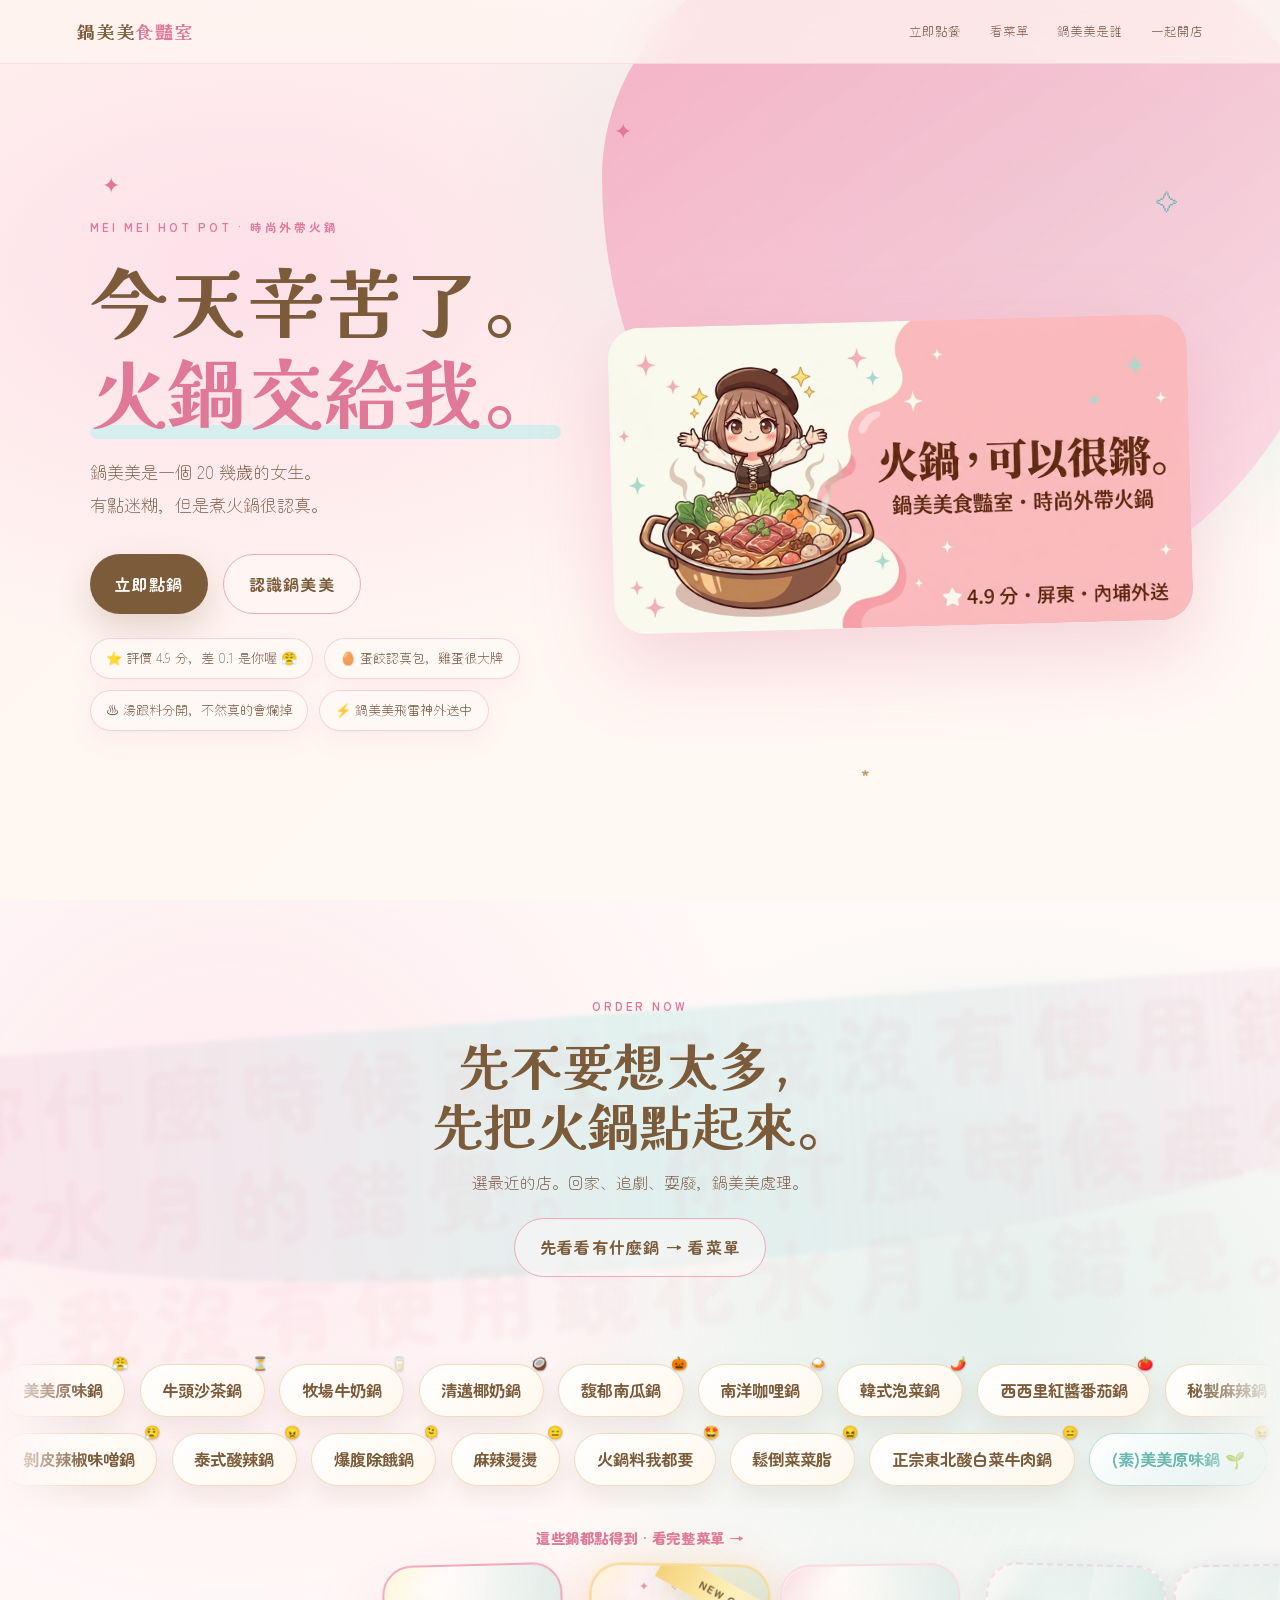
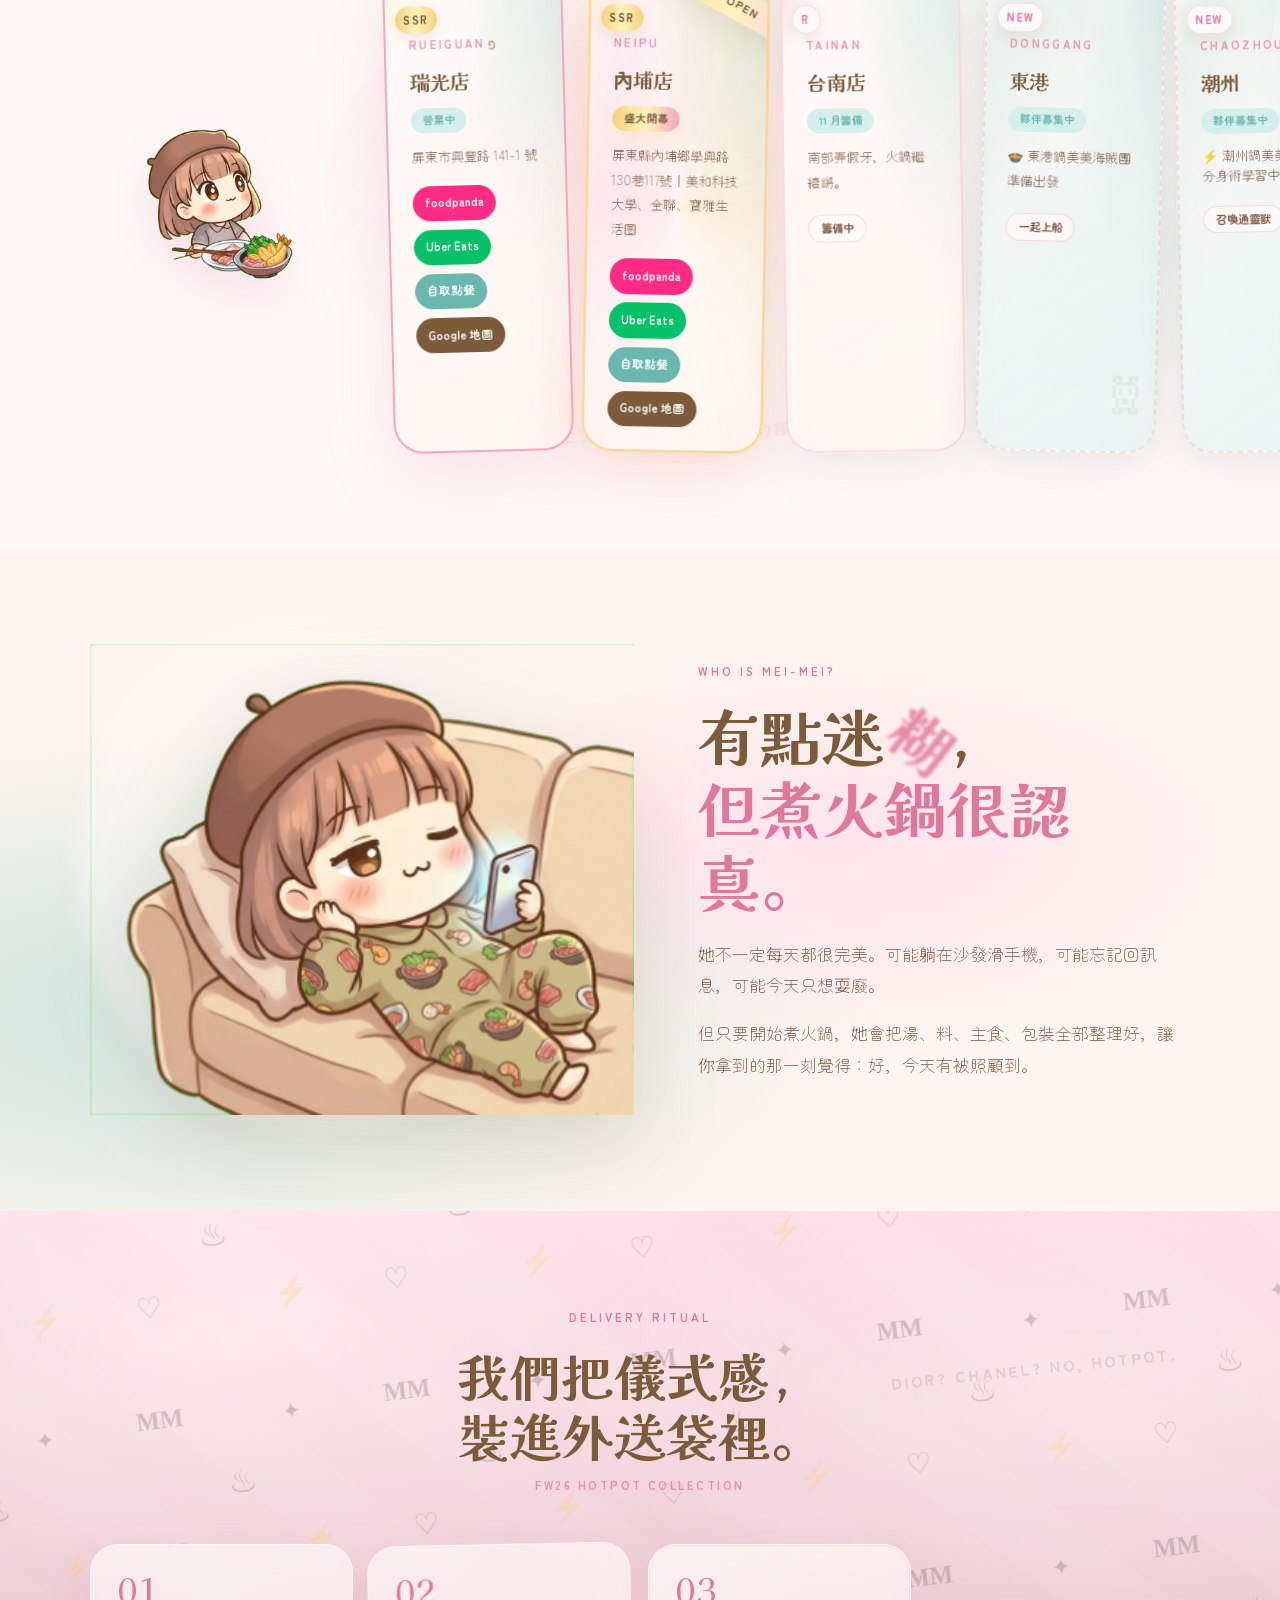
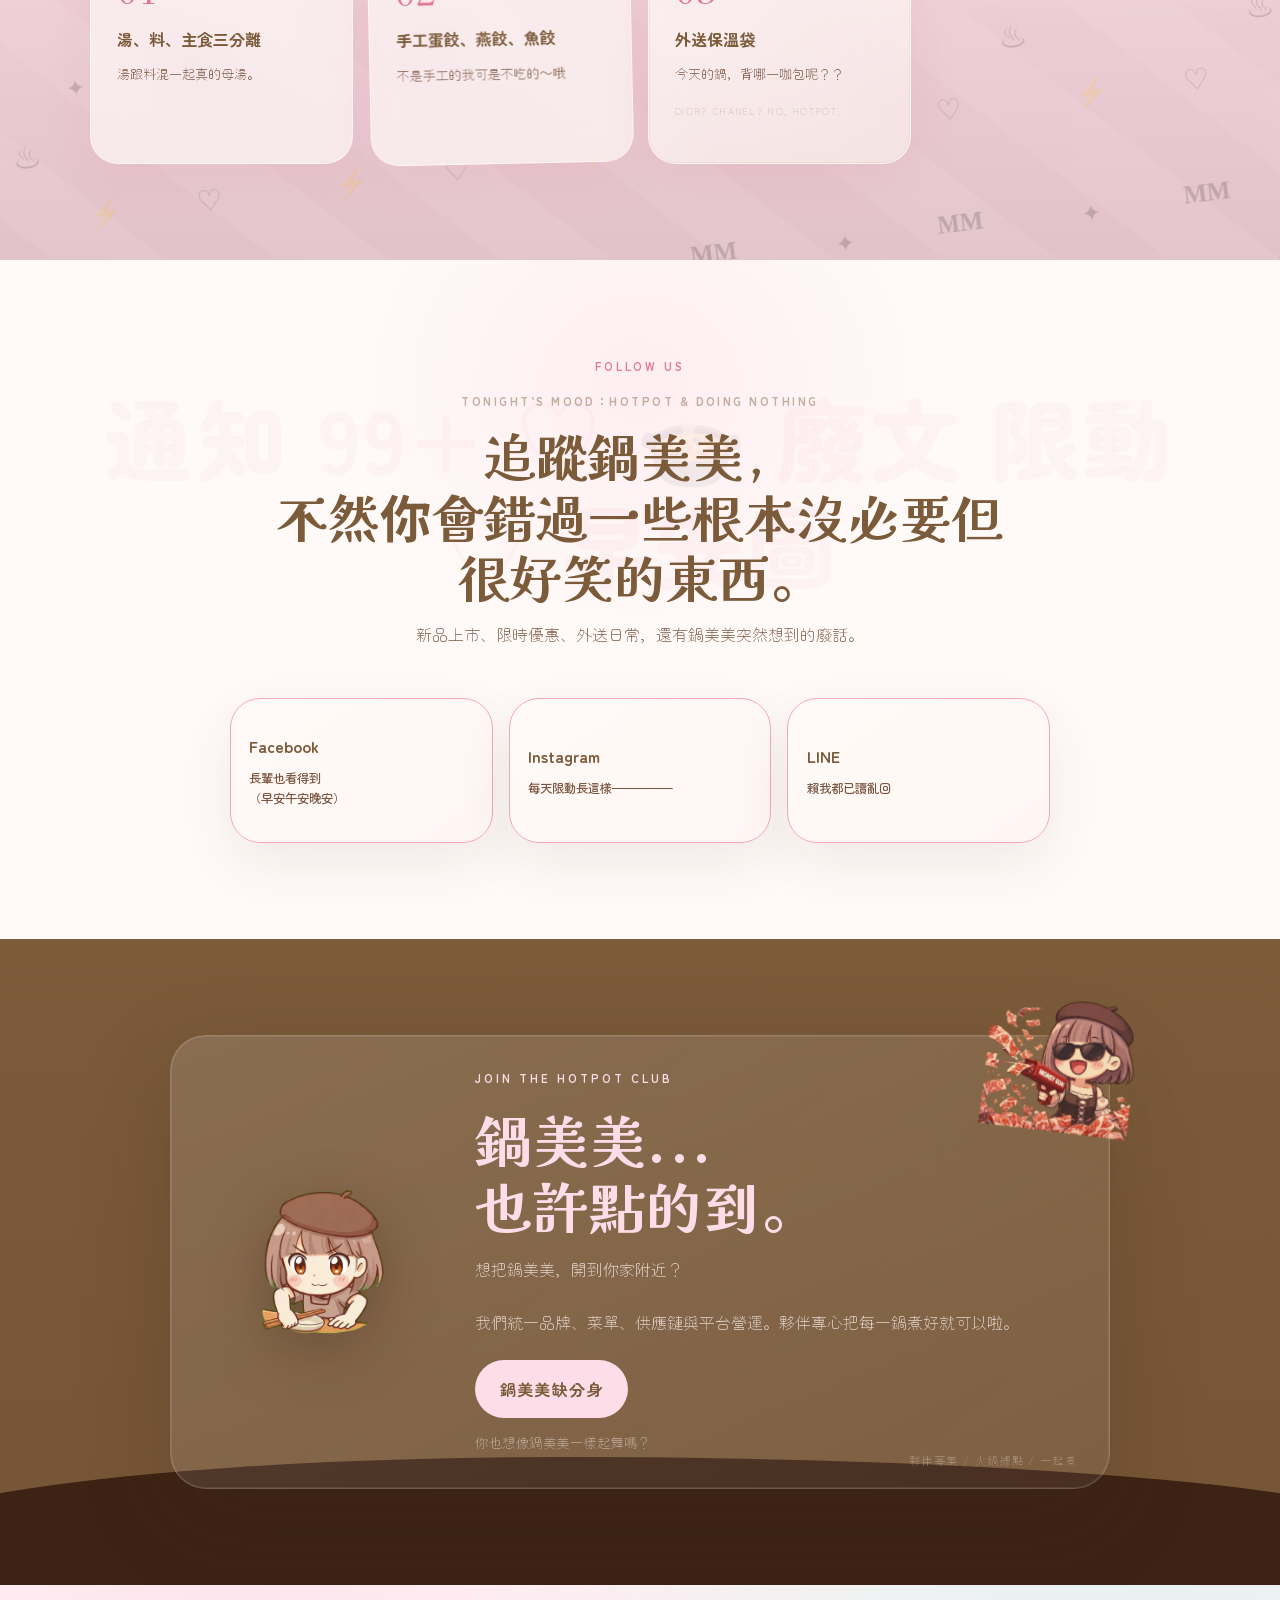
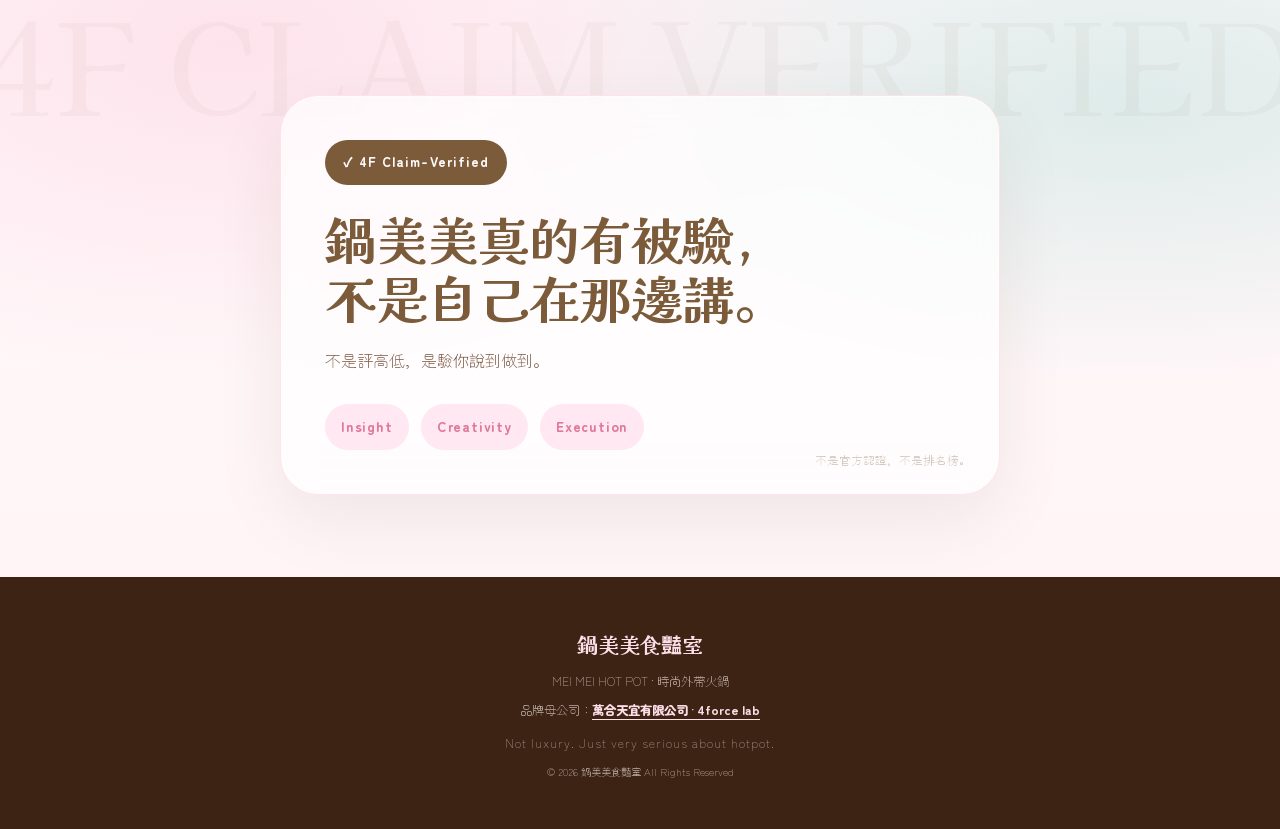
==== commit 1bc684de: "Marquee chips open the dish bubble in place (no page jump) Clicking a flavour in the homepage marque" ====
--- a/index.html
+++ b/index.html
@@ -107,9 +107,9 @@
     </div>
   </div>
 
-  <!-- 菜單彈幕：刷過一堆鍋，整條點下去 → /menu/。雙排反向流動。
-       品名取自 data/menu-master.json 的 display_name（手選代表作；菜單大改時回來補）。 -->
-  <a class="menu-marquee" href="/menu/" aria-label="看完整菜單">
+  <!-- 菜單彈幕：點一顆口味 → 就地彈出那道鍋的抽卡氣泡（不跳頁，由 main.js 接 data/menu-bubble.json）。
+       雙排反向流動。品名取自 data/menu-master.json 的 display_name（手選代表作；菜單大改時回來補）。 -->
+  <div class="menu-marquee">
     <div class="marquee-viewport">
       <div class="marquee-track t-left">
         <div class="marquee-set">
@@ -122,8 +122,8 @@
         </div>
       </div>
     </div>
-    <span class="marquee-cta">這些鍋都點得到 · 看完整菜單 →</span>
-  </a>
+    <a class="marquee-cta" href="/menu/">這些鍋都點得到 · 看完整菜單 →</a>
+  </div>
 
   <div class="order-stage">
     <div class="order-girl reveal"><img src="images/order-look.png" alt="鍋美美等你點餐"></div>
--- a/css/style.css
+++ b/css/style.css
@@ -907,26 +907,29 @@
 
 /* === v5.0 homepage menu marquee (彈幕導流到 /menu/) + mobile 看菜單 鈕 === */
 .menu-marquee{display:block;text-decoration:none;position:relative;width:100vw;
-  margin:2.4rem calc(50% - 50vw) 0;padding:1.1rem 0 .2rem;overflow:hidden;}
-.marquee-viewport{display:flex;flex-direction:column;gap:.7rem;
+  margin:1.4rem calc(50% - 50vw) 0;padding:1rem 0 .8rem;overflow:hidden;}
+/* vertical padding lives HERE (the masked box) so the mood badges that poke above
+   each chip aren't clipped by the mask. gap = space between the two rows. */
+.marquee-viewport{display:flex;flex-direction:column;gap:1rem;padding:1.4rem 0;
   -webkit-mask-image:linear-gradient(90deg,transparent,#000 7%,#000 93%,transparent);
   mask-image:linear-gradient(90deg,transparent,#000 7%,#000 93%,transparent);}
 .marquee-track{display:flex;width:max-content;will-change:transform;}
-.marquee-set{display:flex;gap:.7rem;padding-right:.7rem;flex:0 0 auto;}
+.marquee-set{display:flex;gap:.9rem;padding-right:.9rem;flex:0 0 auto;}
 .t-left{animation:mqLeft 36s linear infinite;}
 .t-right{animation:mqRight 46s linear infinite;}
 .menu-marquee:hover .marquee-track{animation-play-state:paused;}
 @keyframes mqLeft{from{transform:translateX(0)}to{transform:translateX(-50%)}}
 @keyframes mqRight{from{transform:translateX(-50%)}to{transform:translateX(0)}}
-.mq-chip{flex:0 0 auto;white-space:nowrap;font-family:var(--round);font-weight:700;font-size:.92rem;
+.mq-chip{flex:0 0 auto;white-space:nowrap;font-family:var(--round);font-weight:700;font-size:1.02rem;
   color:var(--brown);background:linear-gradient(145deg,#fff,rgba(255,247,235,.92));
-  border:1.5px solid rgba(201,146,62,.3);border-radius:999px;padding:.5rem 1.1rem;
-  box-shadow:0 8px 20px rgba(123,85,58,.08);}
+  border:1.5px solid rgba(201,146,62,.3);border-radius:999px;padding:.62rem 1.35rem;
+  box-shadow:0 10px 24px rgba(123,85,58,.1);}
 .mq-chip.veg{color:var(--tiff-d);border-color:rgba(105,183,173,.42);
   background:linear-gradient(145deg,#fff,rgba(214,239,236,.62));}
 .marquee-cta{display:block;text-align:center;margin-top:1rem;font-family:var(--round);font-weight:900;
-  letter-spacing:.04em;font-size:.9rem;color:var(--pink-d);}
-.menu-marquee:hover .marquee-cta{text-decoration:underline;text-underline-offset:4px;}
+  letter-spacing:.04em;font-size:.9rem;color:var(--pink-d);text-decoration:none;}
+.marquee-cta:hover{text-decoration:underline;text-underline-offset:4px;}
+.mq-chip.mq-clickable{cursor:pointer;}
 @media(max-width:600px){
   .mq-chip{font-size:.82rem;padding:.42rem .9rem;}
   .t-left{animation-duration:26s;}.t-right{animation-duration:32s;}
@@ -944,3 +947,38 @@
     padding:.85rem 1.3rem;font-family:var(--round);font-weight:900;white-space:nowrap;
     box-shadow:0 18px 50px rgba(61,35,20,.28);}
 }
+
+/* === v5.1 彈幕惡搞：東倒西歪 + 偶爾摔一下 + 戳一顆推開隔壁（鍋美美迷糊本人）=== */
+.mq-chip{transform-origin:50% 100%;animation:chipWobble 3.4s ease-in-out infinite;}
+.mq-chip:nth-child(2n){animation-duration:3.9s;animation-delay:-.8s;}
+.mq-chip:nth-child(3n){animation-duration:3.1s;animation-delay:-1.6s;}
+.mq-chip:nth-child(5n){animation-duration:4.3s;animation-delay:-2.4s;}
+.mq-chip:nth-child(4n){animation-name:chipTrip;animation-duration:5.6s;animation-timing-function:ease-in-out;}
+.mq-chip:nth-child(7n){animation-name:chipTrip;animation-duration:7.2s;animation-delay:-3.3s;}
+/* 戳一顆：自己彈起站直，順手把右邊那顆推歪 */
+.menu-marquee .mq-chip:hover{transform:scale(1.14) rotate(-5deg)!important;z-index:3;
+  box-shadow:0 16px 32px rgba(224,120,153,.26);}
+.menu-marquee .mq-chip:hover + .mq-chip{transform:translateX(12px) rotate(8deg)!important;}
+@keyframes chipWobble{0%,100%{transform:rotate(-2deg)}50%{transform:rotate(2deg)}}
+@keyframes chipTrip{
+  0%,68%,100%{transform:rotate(0) translateY(0)}
+  76%{transform:rotate(10deg) translateY(2px)}
+  84%{transform:rotate(-5deg) translateY(0)}
+  91%{transform:rotate(3deg)}
+}
+/* 手機 / 減動效：只留彈幕滑動，關掉每顆的搖晃摔倒，省效能 */
+@media(max-width:768px){.mq-chip{animation:none!important;}}
+@media(prefers-reduced-motion:reduce){.mq-chip{animation:none!important;}}
+
+/* === v5.2 排隊排到生氣：每顆膠囊一個心情 emoji，氣到發抖 === */
+.mq-chip{position:relative;}
+.mq-mood{position:absolute;top:-9px;right:-4px;font-size:.82rem;line-height:1;pointer-events:none;
+  filter:drop-shadow(0 1px 1px rgba(0,0,0,.18));transform-origin:center bottom;
+  animation:moodThrob 1.8s ease-in-out infinite;}
+.mq-chip:nth-child(2n) .mq-mood{animation-delay:-.5s;}
+.mq-chip:nth-child(3n) .mq-mood{animation-delay:-1s;animation-duration:1.5s;}
+.mq-chip:nth-child(5n) .mq-mood{animation-delay:-1.3s;animation-duration:2.1s;}
+.mq-chip:hover .mq-mood{animation-duration:.5s;}  /* 戳它就氣到狂抖 */
+@keyframes moodThrob{0%,100%{transform:scale(1) rotate(0)}42%{transform:scale(1.24) rotate(-7deg)}58%{transform:scale(1.08) rotate(5deg)}}
+@media(max-width:768px){.mq-mood{animation:none!important;}}
+@media(prefers-reduced-motion:reduce){.mq-mood{animation:none!important;}}
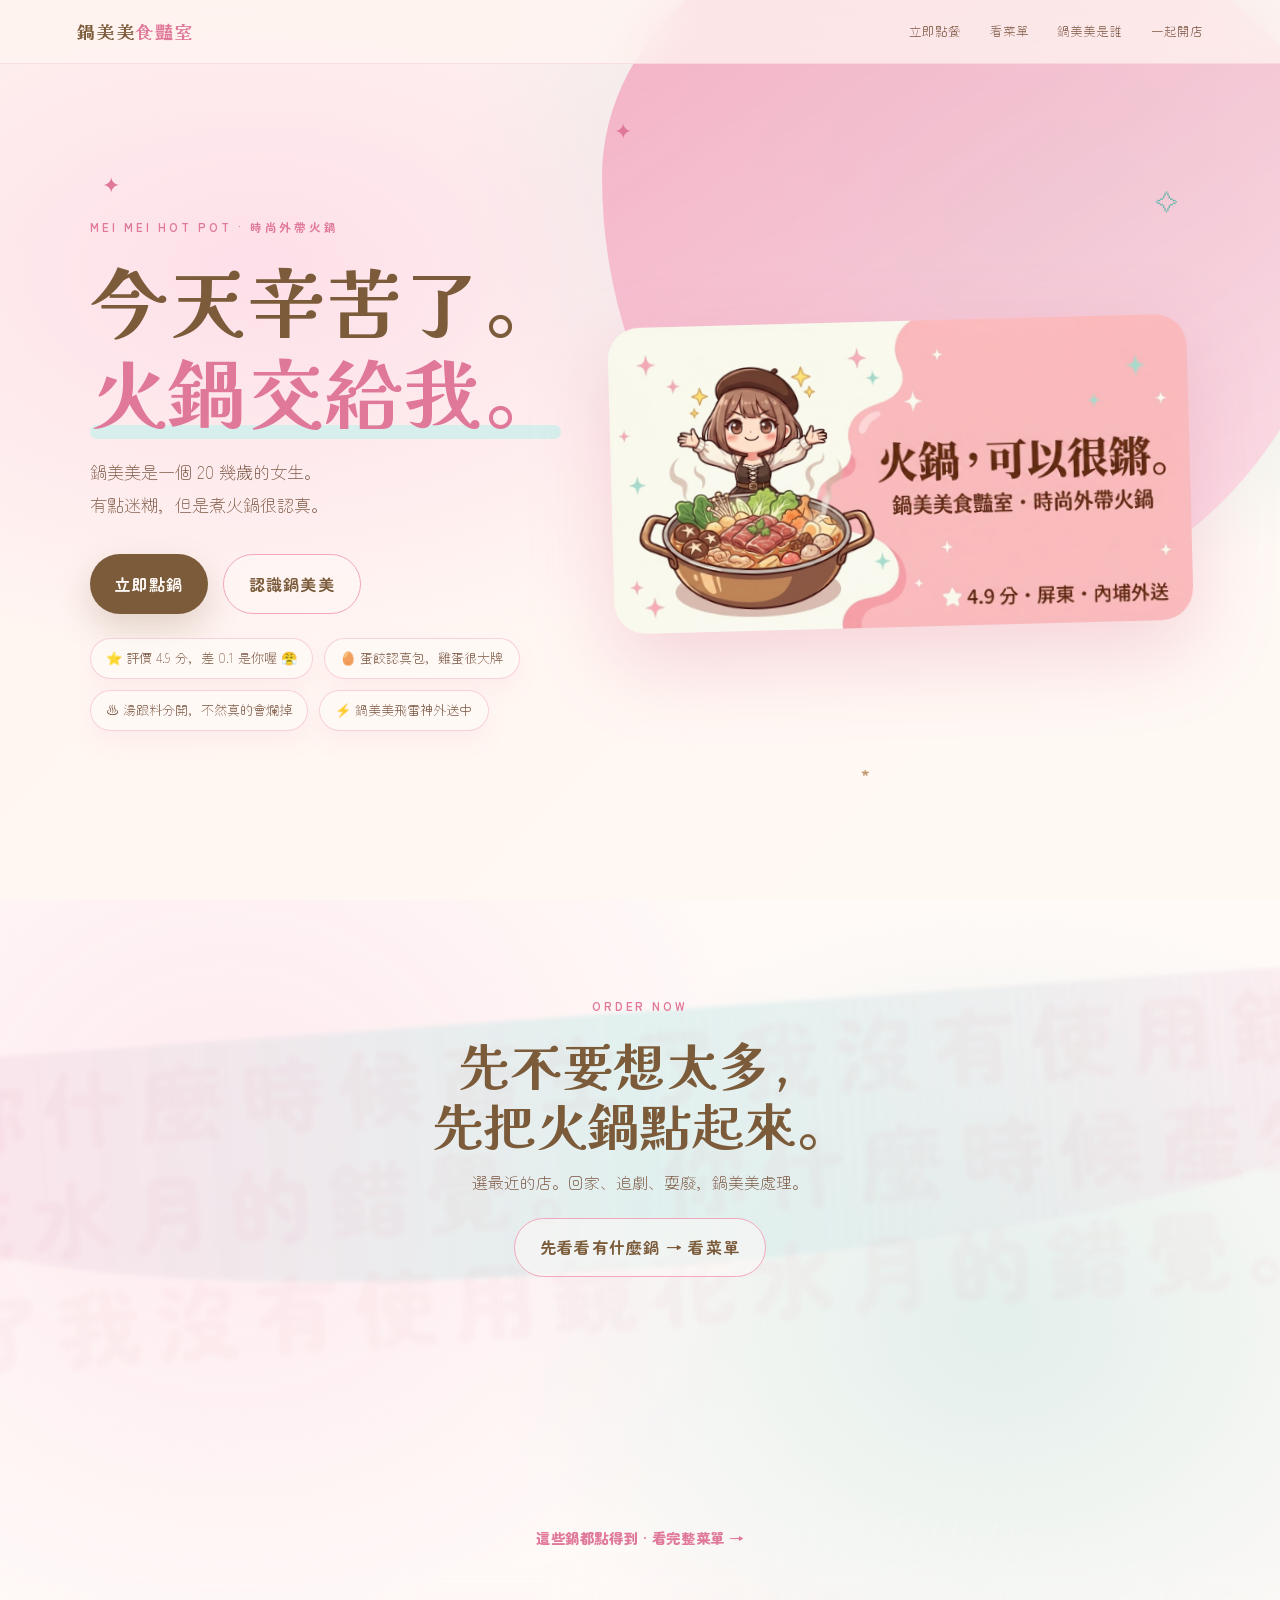
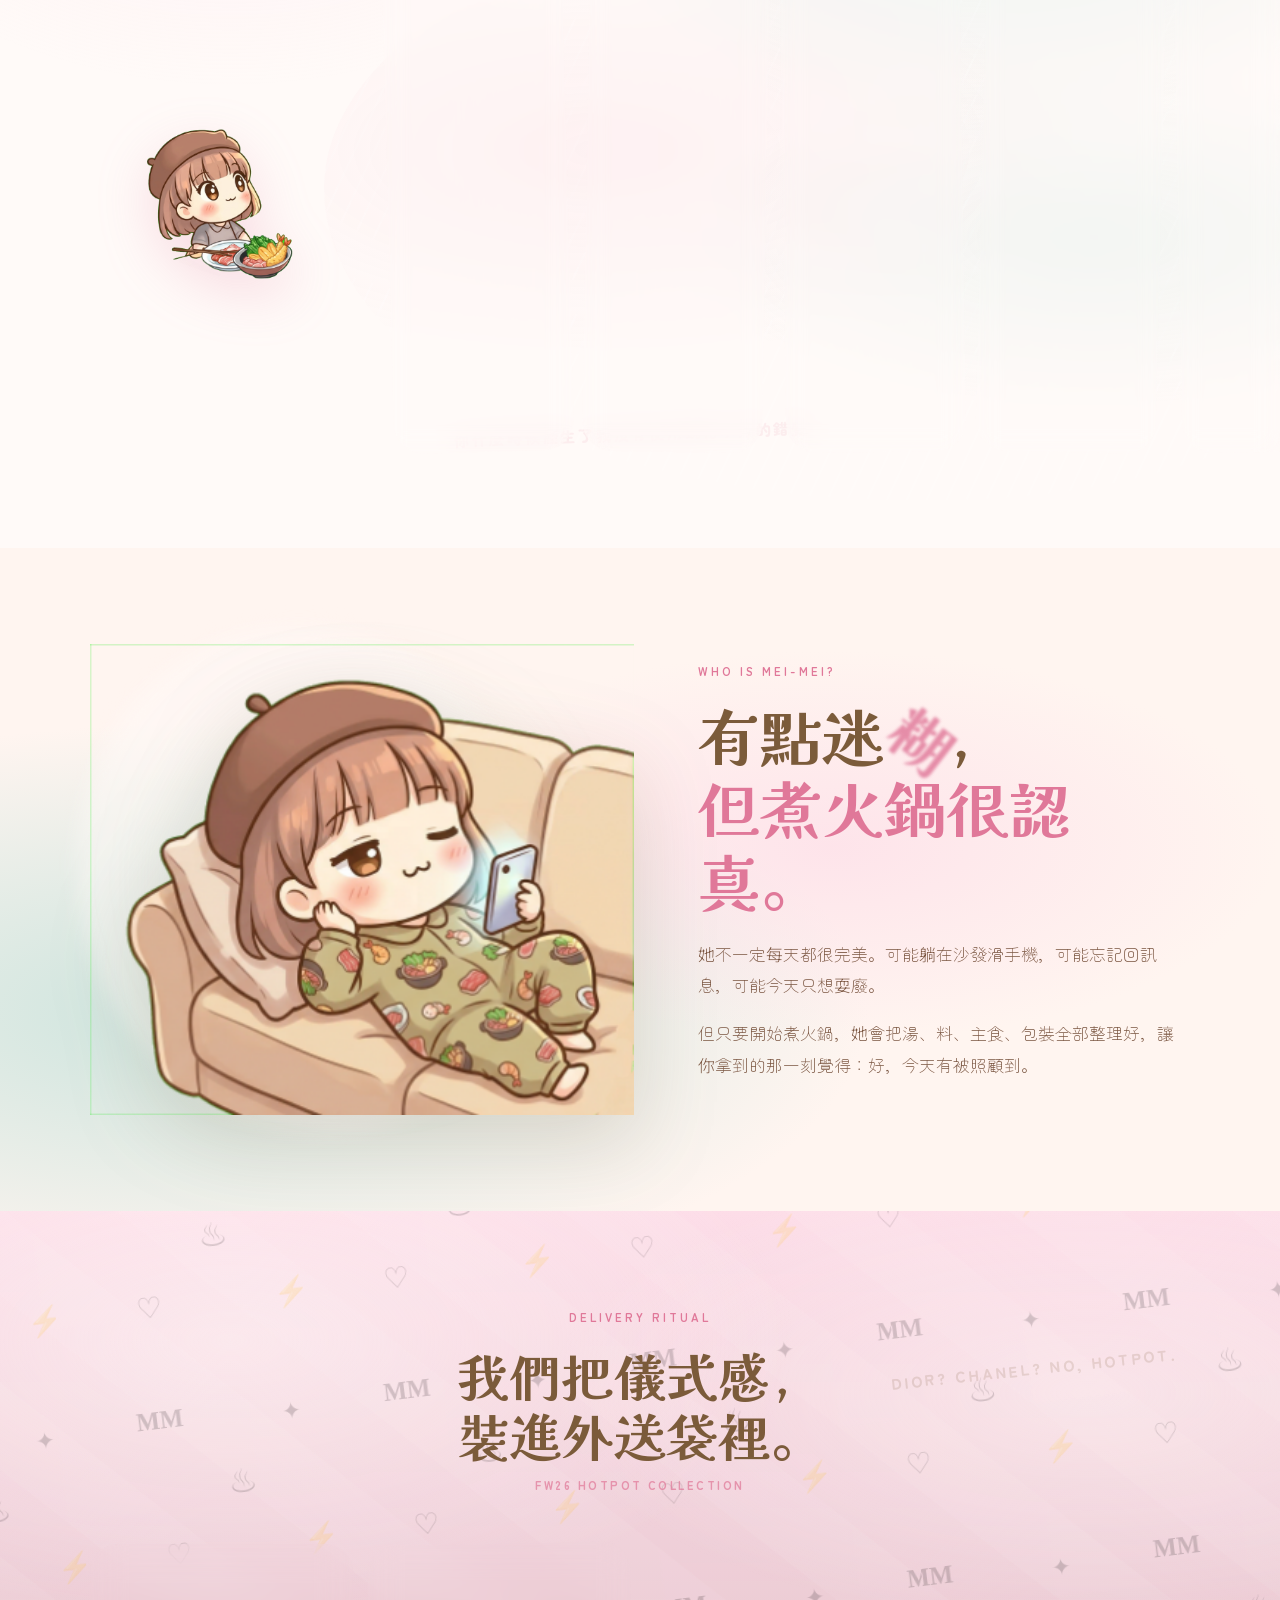
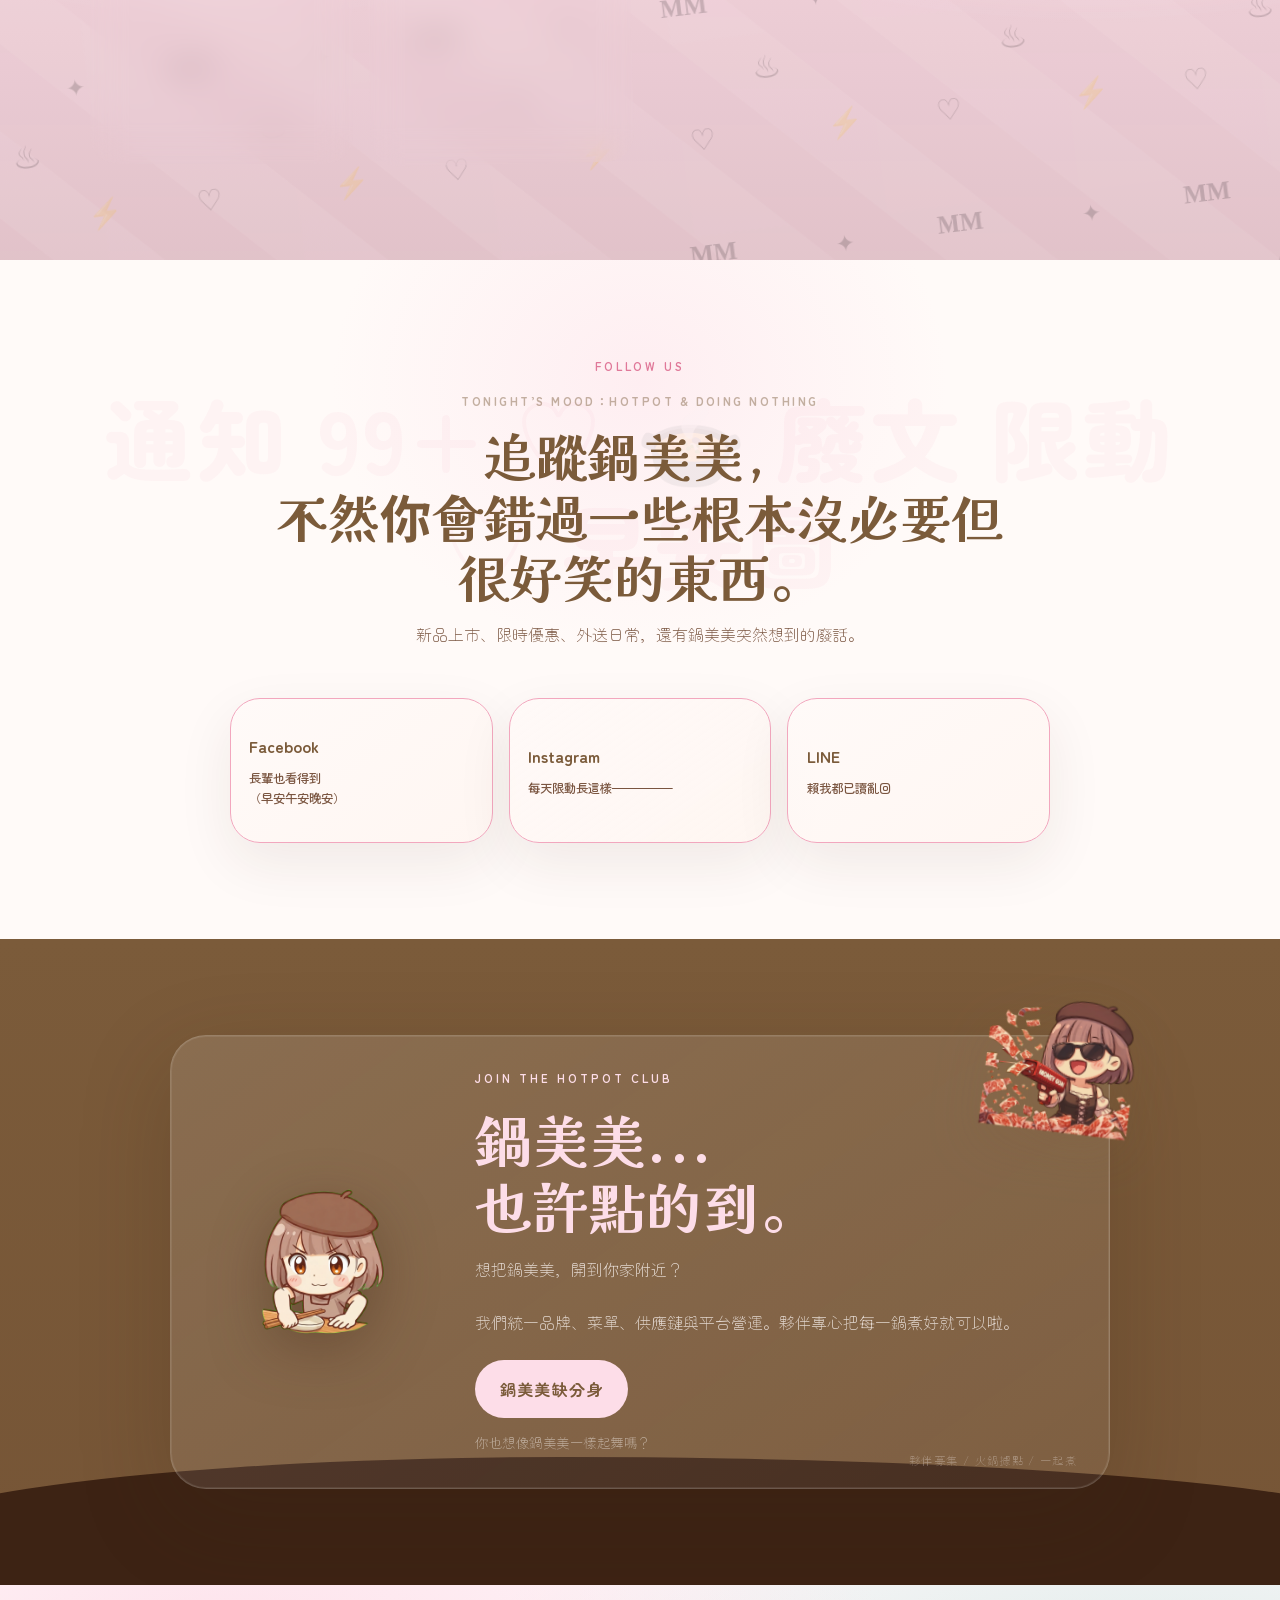
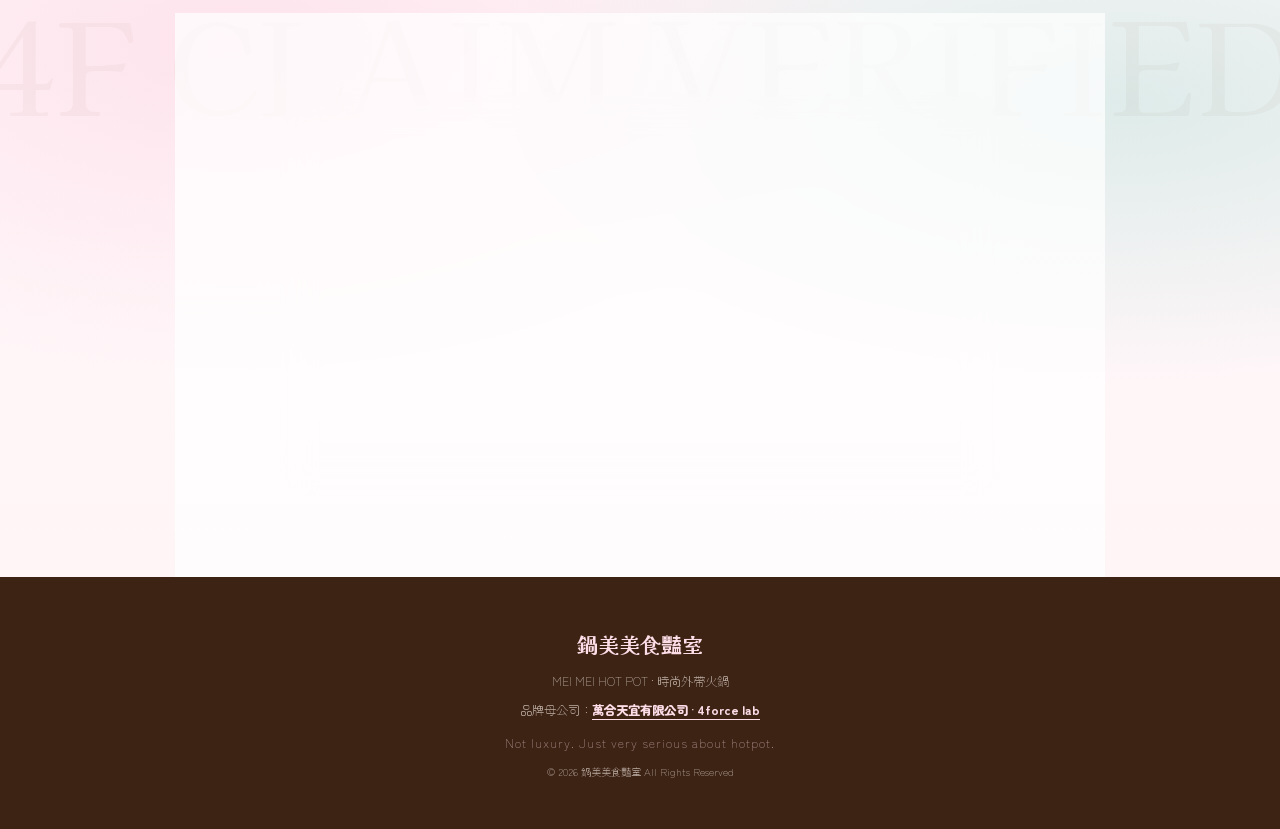
==== commit 8d8a366b: "Hero glow-up: 3D tilt card + depth parallax + char reveal A: hero art is now a mouse-tracking 3D car" ====
--- a/index.html
+++ b/index.html
@@ -92,7 +92,7 @@
   </div>
   <div class="hero-art reveal">
     <div class="cream-orbit"></div>
-    <img src="images/og-image.jpeg" alt="火鍋，可以很鏘。鍋美美食豔室">
+    <span class="hero-card3d"><img src="images/og-image.jpeg" alt="火鍋，可以很鏘。鍋美美食豔室"></span>
   </div>
   <span class="sugar s1">✦</span><span class="sugar s2">✧</span><span class="sugar s3">⋆</span><span class="sugar s4">✦</span>
 </section>
--- a/css/style.css
+++ b/css/style.css
@@ -982,3 +982,54 @@
 @keyframes moodThrob{0%,100%{transform:scale(1) rotate(0)}42%{transform:scale(1.24) rotate(-7deg)}58%{transform:scale(1.08) rotate(5deg)}}
 @media(max-width:768px){.mq-mood{animation:none!important;}}
 @media(prefers-reduced-motion:reduce){.mq-mood{animation:none!important;}}
+
+
+/* === v5.3 hero glow-up: 3D tilt card + depth parallax + text reveal ===
+   A: hero art becomes a mouse-tracking 3D card with a moving glare (SSR-card feel).
+   B: melt blob / cream orbit / copy / sugars drift at different depths.
+      Parallax uses the `translate` property (independent of `transform`) so it
+      composes with the existing melt/sparkle keyframes instead of fighting them.
+   C: h1 characters reveal blur→sharp (迷糊→認真), lead fades in after.
+   JS gates A+B to fine-pointer desktop + no reduced-motion; vars default to 0. */
+.hero{--hx:0;--hy:0;perspective:1200px;}
+.hero-card3d{
+  display:block;position:relative;transform-style:preserve-3d;
+  transform:rotateX(calc(var(--hy,0)*-6deg)) rotateY(calc(var(--hx,0)*9deg));
+  transition:transform .18s ease-out;
+  animation:heroFloatY 4.8s ease-in-out infinite;
+}
+.hero-card3d img{display:block;transform:rotate(-1.5deg);animation:none;}
+.hero-card3d::after{
+  content:"";position:absolute;inset:0;border-radius:32px;pointer-events:none;
+  background:radial-gradient(circle at calc(50% + var(--hx,0)*45%) calc(38% + var(--hy,0)*40%),
+    rgba(255,255,255,.4),rgba(255,255,255,.06) 42%,transparent 64%);
+  mix-blend-mode:screen;opacity:0;transition:opacity .25s;
+}
+.hero:hover .hero-card3d::after{opacity:1;}
+@keyframes heroFloatY{0%,100%{translate:0 0}50%{translate:0 -14px}}
+/* B. depth layers (fallback 0 keeps other melt-bg pages untouched) */
+.hero.melt-bg::before{translate:calc(var(--hx,0)*22px) calc(var(--hy,0)*14px);}
+.hero .cream-orbit{translate:calc(var(--hx,0)*-16px) calc(var(--hy,0)*-10px);}
+.hero .hero-copy{translate:calc(var(--hx,0)*8px) calc(var(--hy,0)*5px);}
+.hero .sugar.s1{translate:calc(var(--hx,0)*30px) calc(var(--hy,0)*22px);}
+.hero .sugar.s2{translate:calc(var(--hx,0)*-26px) calc(var(--hy,0)*18px);}
+.hero .sugar.s3{translate:calc(var(--hx,0)*38px) calc(var(--hy,0)*-24px);}
+.hero .sugar.s4{translate:calc(var(--hx,0)*-34px) calc(var(--hy,0)*26px);}
+/* C. text reveal (spans injected by JS; .hero-reveal-on set only when JS ran) */
+.hero-char{
+  display:inline-block;opacity:0;filter:blur(9px);
+  transform:translateY(.16em) rotate(2deg);
+  animation:heroCharIn .6s cubic-bezier(.2,.8,.3,1) forwards;
+  animation-delay:calc(var(--ci,0)*45ms + 120ms);
+}
+/* injected char spans must NOT match the `.hero h1 span` pink+underline rule */
+.hero h1 .hero-char{color:inherit;}
+.hero h1 .hero-char::after{content:none;}
+@keyframes heroCharIn{to{opacity:1;filter:blur(0);transform:none}}
+.hero-reveal-on .hero-lead{opacity:0;animation:heroLeadIn .8s ease forwards;animation-delay:.85s;}
+@keyframes heroLeadIn{to{opacity:1}}
+@media(prefers-reduced-motion:reduce){
+  .hero-card3d{animation:none;transform:none;}
+  .hero-char{animation:none;opacity:1;filter:none;transform:none;}
+  .hero-reveal-on .hero-lead{animation:none;opacity:1;}
+}
